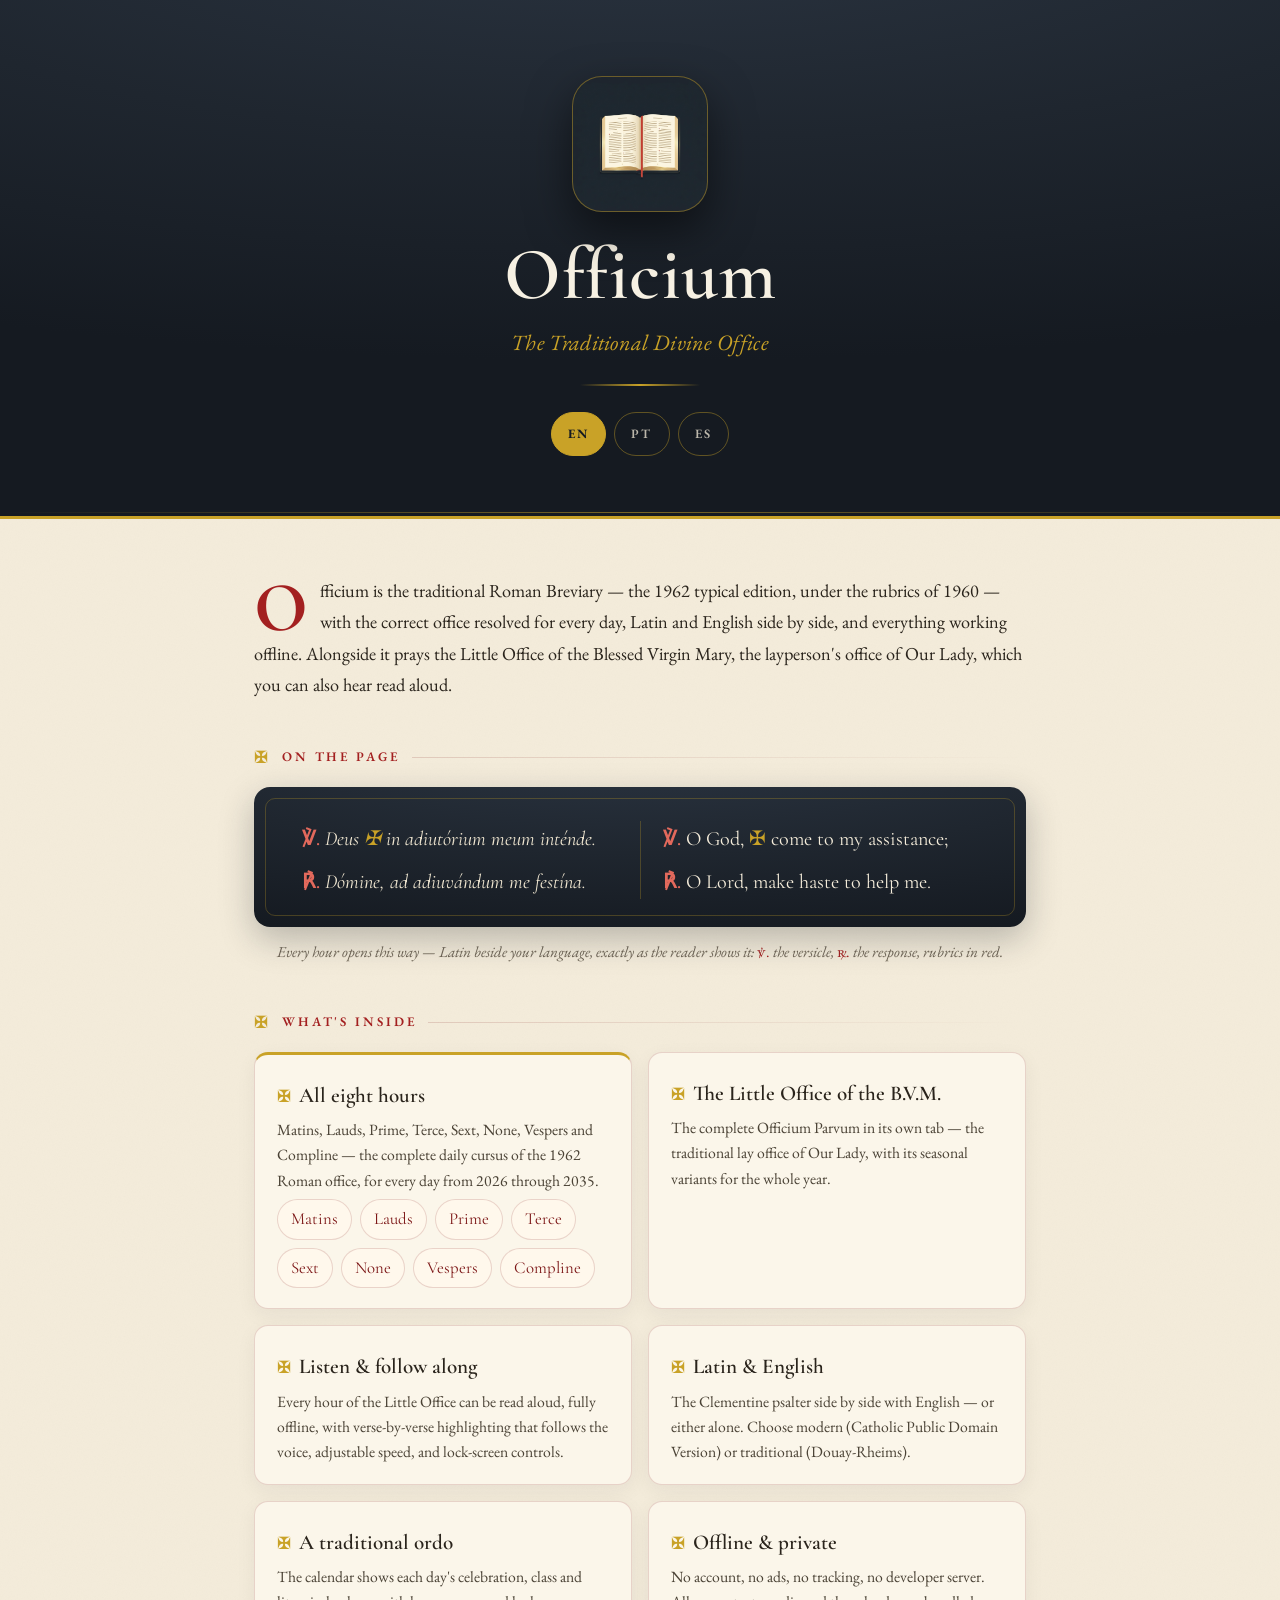
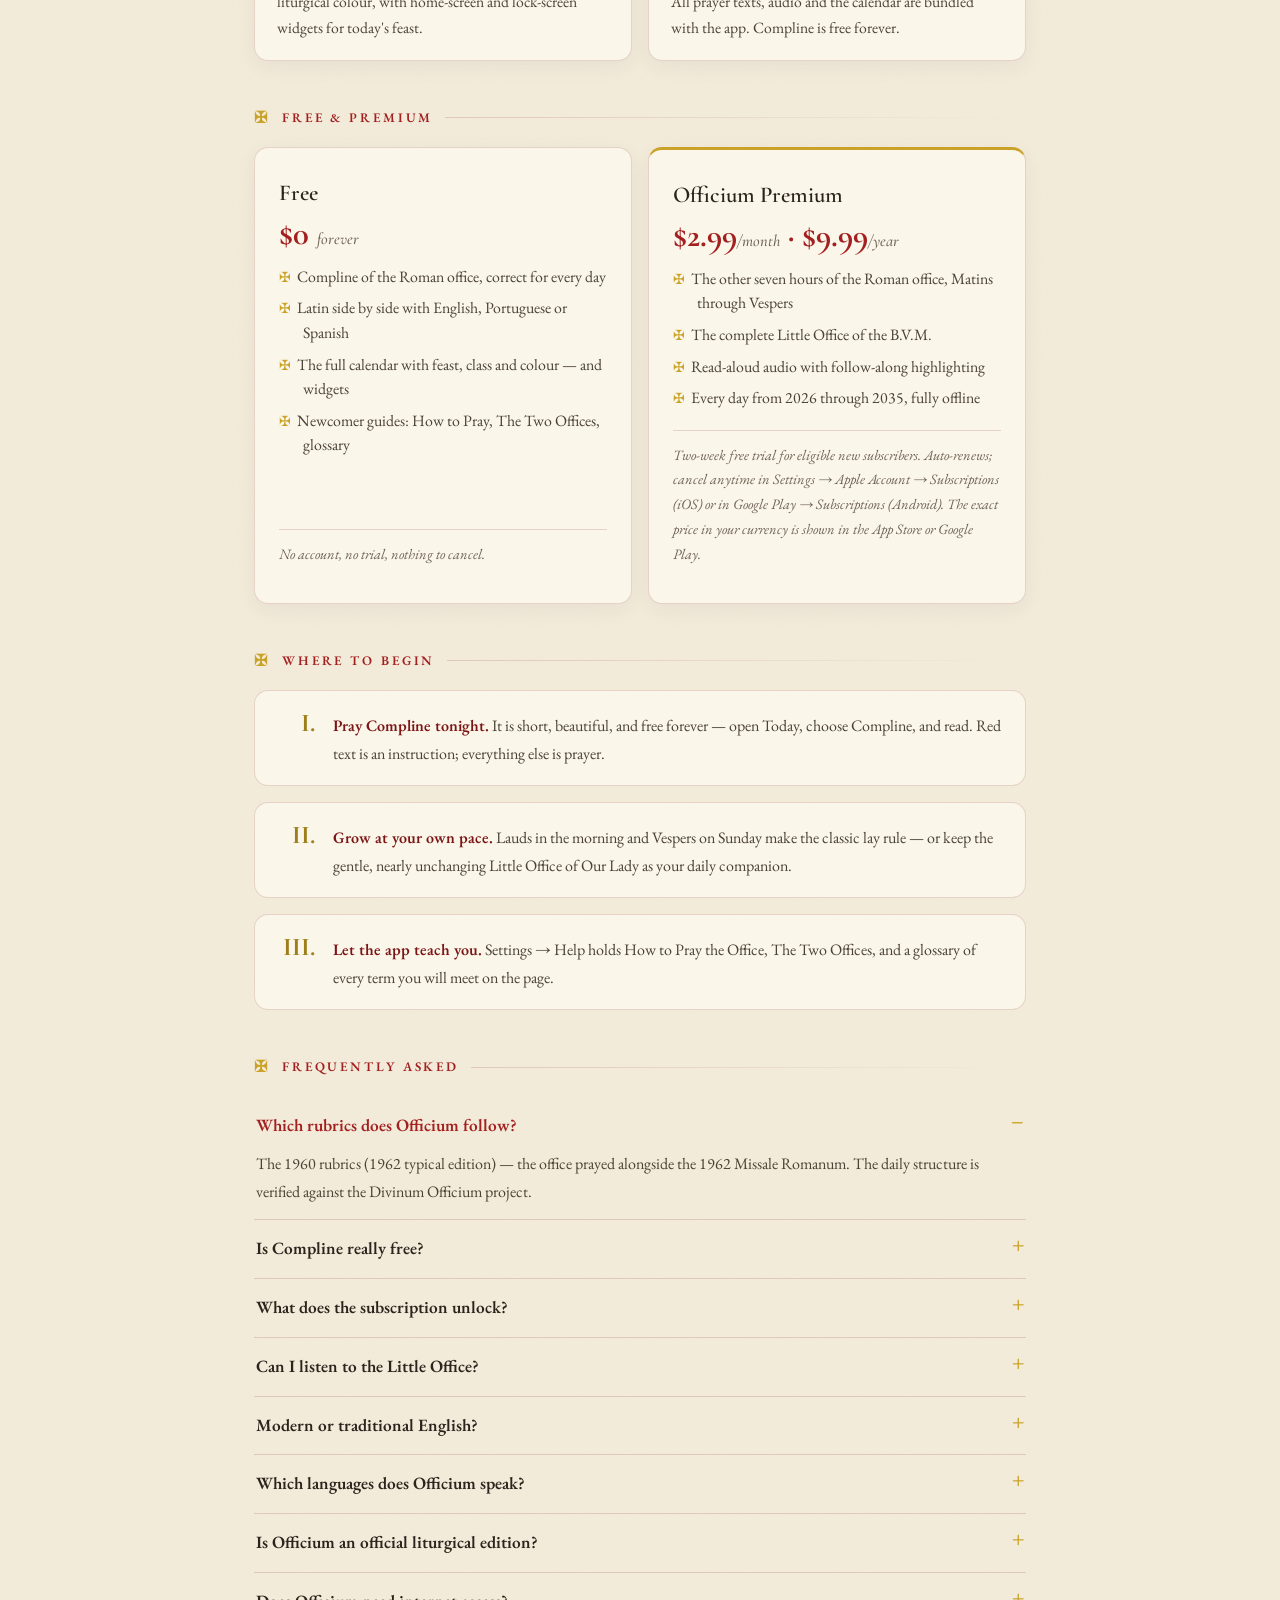
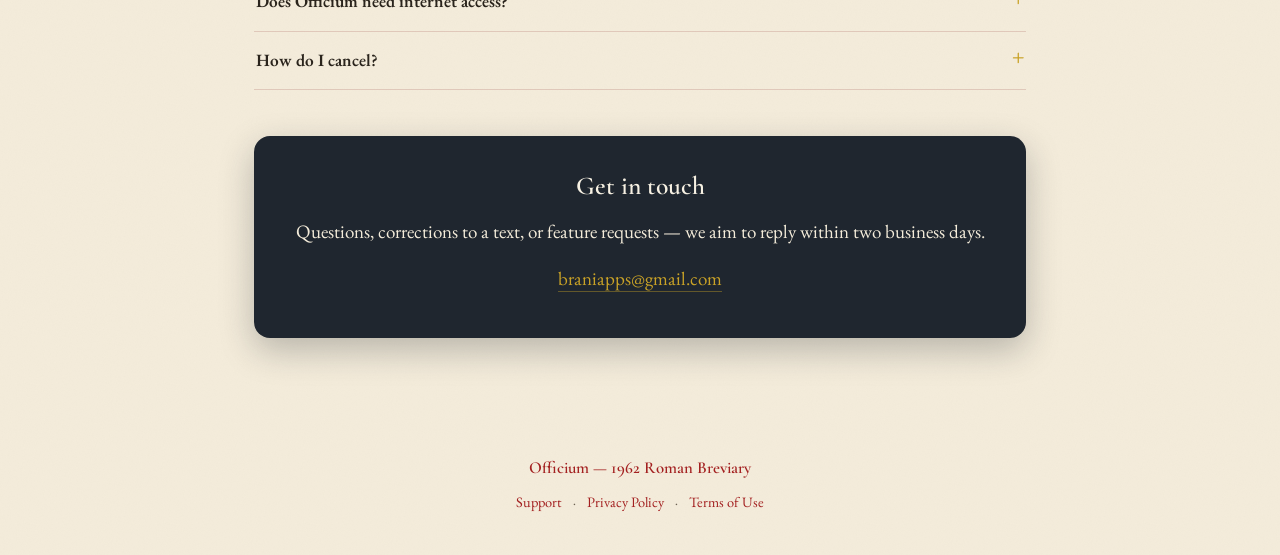
==== index.html @ 87b431f1 "feat: cover iOS and Android across the support site Officium is shipping on Google Play, so every cl" ====
<!DOCTYPE html>
<html lang="en">
<head>
<meta charset="UTF-8">
<meta name="viewport" content="width=device-width, initial-scale=1.0">
<title data-i18n-en="Officium — Support" data-i18n-pt="Officium — Suporte" data-i18n-es="Officium — Soporte">Officium — Support</title>
<meta name="description"
      content="Support for Officium: the 1962 Roman Breviary and the Little Office of the BVM for iOS and Android — all eight hours, Latin side by side with English, Portuguese or Spanish, offline. Features, pricing, FAQ and contact."
      data-i18n-content-en="Support for Officium: the 1962 Roman Breviary and the Little Office of the BVM for iOS and Android — all eight hours, Latin side by side with English, Portuguese or Spanish, offline. Features, pricing, FAQ and contact."
      data-i18n-content-pt="Suporte do Officium: o Breviário Romano de 1962 e o Ofício Parvo da B.V.M. para iOS e Android — as oito horas, latim lado a lado com inglês, português ou espanhol, offline. Recursos, preços, perguntas frequentes e contato."
      data-i18n-content-es="Soporte de Officium: el Breviario Romano de 1962 y el Oficio parvo de la B.V.M. para iOS y Android — las ocho horas, latín junto al inglés, portugués o español, sin conexión. Funciones, precios, preguntas frecuentes y contacto.">
<link rel="icon" href="app-icon.png">
<link rel="stylesheet" href="style.css">
<script src="site.js" defer></script>
</head>
<body>

<!-- Chrome: lives outside every [data-lang] section, so its text is swapped by
     site.js from the data-i18n-* attributes rather than by duplication. The
     three tab labels stay untranslated: a language's own endonym is correct in
     every locale. -->
<header class="hero">
  <div class="crest" role="img" aria-label="Officium app icon"
       data-i18n-aria-en="Officium app icon"
       data-i18n-aria-pt="Ícone do aplicativo Officium"
       data-i18n-aria-es="Ícono de la aplicación Officium"></div>
  <div class="wordmark">Officium</div>
  <p class="sub" data-i18n-en="The Traditional Divine Office"
     data-i18n-pt="O Ofício Divino Tradicional"
     data-i18n-es="El Oficio Divino Tradicional">The Traditional Divine Office</p>
  <div class="rule"></div>
  <div class="langtabs" role="tablist" aria-label="Language"
       data-i18n-aria-en="Language" data-i18n-aria-pt="Idioma" data-i18n-aria-es="Idioma">
    <button type="button" role="tab" class="langtab" data-lang-target="en" aria-label="English">EN</button>
    <button type="button" role="tab" class="langtab" data-lang-target="pt" aria-label="Português">PT</button>
    <button type="button" role="tab" class="langtab" data-lang-target="es" aria-label="Español">ES</button>
  </div>
</header>

<main>

  <!-- ============================================================ ENGLISH ==
       site.js stamps role="tabpanel" and aria-hidden on this element; never
       hand-author those. The ids en / pt / es are the deep-link anchors
       (index.html#pt, index.html#es). Portuguese and Spanish are exact
       structural copies of this block with the copy swapped. -->
  <section data-lang="en" id="en" lang="en" aria-label="English">

    <section>
      <p class="lede"><span class="drop">O</span>fficium is the traditional Roman
      Breviary — the 1962 typical edition, under the rubrics of 1960 — with the correct
      office resolved for every day, Latin and English side by side, and everything
      working offline. Alongside it prays the Little Office of the Blessed Virgin Mary,
      the layperson's office of Our Lady, which you can also hear read aloud.</p>
    </section>

    <section>
      <div class="eyebrow">On the page</div>
      <div class="versicle">
        <div class="v-col" lang="la">
          <p><span class="vr">℣.</span> Deus <span class="cross">✠</span> in adiutórium meum inténde.</p>
          <p><span class="vr">℟.</span> Dómine, ad adiuvándum me festína.</p>
        </div>
        <div class="v-col">
          <p><span class="vr">℣.</span> O God, <span class="cross">✠</span> come to my assistance;</p>
          <p><span class="vr">℟.</span> O Lord, make haste to help me.</p>
        </div>
      </div>
      <p class="note">Every hour opens this way — Latin beside your language, exactly as
      the reader shows it: <span class="vr">℣.</span> the versicle, <span class="vr">℟.</span>
      the response, rubrics in red.</p>
    </section>

    <section>
      <div class="eyebrow">What's inside</div>
      <div class="grid">
        <div class="card gild">
          <h3><span class="mk">&#10016;</span>All eight hours</h3>
          <p>Matins, Lauds, Prime, Terce, Sext, None, Vespers and Compline — the complete
          daily cursus of the 1962 Roman office, for every day from 2026 through 2035.</p>
          <div class="hours">
            <span>Matins</span><span>Lauds</span><span>Prime</span><span>Terce</span>
            <span>Sext</span><span>None</span><span>Vespers</span><span>Compline</span>
          </div>
        </div>
        <div class="card">
          <h3><span class="mk">&#10016;</span>The Little Office of the B.V.M.</h3>
          <p>The complete Officium Parvum in its own tab — the traditional lay office of
          Our Lady, with its seasonal variants for the whole year.</p>
        </div>
        <div class="card">
          <h3><span class="mk">&#10016;</span>Listen &amp; follow along</h3>
          <p>Every hour of the Little Office can be read aloud, fully offline, with
          verse-by-verse highlighting that follows the voice, adjustable speed, and
          lock-screen controls.</p>
        </div>
        <div class="card">
          <h3><span class="mk">&#10016;</span>Latin &amp; English</h3>
          <p>The Clementine psalter side by side with English — or either alone. Choose
          modern (Catholic Public Domain Version) or traditional (Douay-Rheims).</p>
        </div>
        <div class="card">
          <h3><span class="mk">&#10016;</span>A traditional ordo</h3>
          <p>The calendar shows each day's celebration, class and liturgical colour, with
          home-screen and lock-screen widgets for today's feast.</p>
        </div>
        <div class="card">
          <h3><span class="mk">&#10016;</span>Offline &amp; private</h3>
          <p>No account, no ads, no tracking, no developer server. All prayer texts, audio
          and the calendar are bundled with the app. Compline is free forever.</p>
        </div>
      </div>
    </section>

    <section>
      <div class="eyebrow">Free &amp; Premium</div>
      <div class="plans">
        <div class="plan">
          <h3>Free</h3>
          <p class="price">$0 <small>forever</small></p>
          <ul>
            <li>Compline of the Roman office, correct for every day</li>
            <li>Latin side by side with English, Portuguese or Spanish</li>
            <li>The full calendar with feast, class and colour — and widgets</li>
            <li>Newcomer guides: How to Pray, The Two Offices, glossary</li>
          </ul>
          <p class="trial">No account, no trial, nothing to cancel.</p>
        </div>
        <div class="plan gild">
          <h3>Officium Premium</h3>
          <p class="price">$2.99<small>/month</small> · $9.99<small>/year</small></p>
          <ul>
            <li>The other seven hours of the Roman office, Matins through Vespers</li>
            <li>The complete Little Office of the B.V.M.</li>
            <li>Read-aloud audio with follow-along highlighting</li>
            <li>Every day from 2026 through 2035, fully offline</li>
          </ul>
          <p class="trial">Two-week free trial for eligible new subscribers. Auto-renews;
          cancel anytime in Settings → Apple Account → Subscriptions (iOS) or in Google Play →
          Subscriptions (Android). The exact price in your currency is shown in the App
          Store or Google Play.</p>
        </div>
      </div>
    </section>

    <section>
      <div class="eyebrow">Where to begin</div>
      <ol class="steps">
        <li><p><b>Pray Compline tonight.</b> It is short, beautiful, and free forever —
        open Today, choose Compline, and read. Red text is an instruction; everything
        else is prayer.</p></li>
        <li><p><b>Grow at your own pace.</b> Lauds in the morning and Vespers on Sunday
        make the classic lay rule — or keep the gentle, nearly unchanging Little Office
        of Our Lady as your daily companion.</p></li>
        <li><p><b>Let the app teach you.</b> Settings → Help holds How to Pray the
        Office, The Two Offices, and a glossary of every term you will meet on the
        page.</p></li>
      </ol>
    </section>

    <section class="faq">
      <div class="eyebrow">Frequently asked</div>
      <details open>
        <summary>Which rubrics does Officium follow?</summary>
        <div class="a">The 1960 rubrics (1962 typical edition) — the office prayed
        alongside the 1962 Missale Romanum. The daily structure is verified against the
        Divinum Officium project.</div>
      </details>
      <details>
        <summary>Is Compline really free?</summary>
        <div class="a">Yes — the Roman-office Compline is free forever, with no account
        needed.</div>
      </details>
      <details>
        <summary>What does the subscription unlock?</summary>
        <div class="a">The other seven hours of the Roman office — Matins, Lauds, Prime,
        Terce, Sext, None and Vespers — and the complete Little Office of the Blessed
        Virgin Mary, every day from 2026 through 2035, fully offline.</div>
      </details>
      <details>
        <summary>Can I listen to the Little Office?</summary>
        <div class="a">Yes. Every hour can be read aloud, fully offline, with verse-by-verse
        highlighting and adjustable playback speed.</div>
      </details>
      <details>
        <summary>Modern or traditional English?</summary>
        <div class="a">Both. Choose in Settings → Reading → Psalm translation: modern
        English (default) or the traditional Douay-Rheims.</div>
      </details>
      <details>
        <summary>Which languages does Officium speak?</summary>
        <div class="a">English, Brazilian Portuguese and Spanish — interface, prayer
        translations and the Little Office audio alike. The Latin is always present.
        Switch in Settings → Reading → Language.</div>
      </details>
      <details>
        <summary>Is Officium an official liturgical edition?</summary>
        <div class="a">No — it is a devotional aid, prepared from established
        public-domain sources and documented project translations, and checked
        structurally against Divinum Officium. Clergy and religious bound to the Office
        should satisfy their obligation from their proper books and ordo.</div>
      </details>
      <details>
        <summary>Does Officium need internet access?</summary>
        <div class="a">No. Prayer texts, audio and the 2026–2035 calendar are bundled and
        work without a developer server. Purchasing or restoring a subscription uses
        Apple's StoreKit service (iOS) or Google Play Billing (Android); support, legal and
        review links open Apple or Google services or
        your browser.</div>
      </details>
      <details>
        <summary>How do I cancel?</summary>
        <div class="a">Settings → Apple Account → Subscriptions (iOS), or Google Play →
        Subscriptions (Android). Your access continues to
        the end of the paid period.</div>
      </details>
    </section>

    <section class="contact">
      <h2>Get in touch</h2>
      <p>Questions, corrections to a text, or feature requests — we aim to reply within
      two business days.</p>
      <p><a href="mailto:braniapps@gmail.com">braniapps@gmail.com</a></p>
    </section>

  </section>

  <!-- ========================================================== PORTUGUÊS == -->
  <section data-lang="pt" id="pt" lang="pt-BR" aria-label="Português">

    <section>
      <p class="lede"><span class="drop">O</span>fficium é o Breviário Romano
      tradicional — a edição típica de 1962, segundo as rubricas de 1960 — com o ofício
      correto já determinado para cada dia, latim e português lado a lado, e tudo
      funcionando offline. Junto dele reza-se o Ofício Parvo da Bem-Aventurada Virgem
      Maria, o ofício de Nossa Senhora próprio dos leigos, que você também pode ouvir
      lido em voz alta.</p>
    </section>

    <section>
      <div class="eyebrow">Na página</div>
      <div class="versicle">
        <div class="v-col" lang="la">
          <p><span class="vr">℣.</span> Deus <span class="cross">✠</span> in adiutórium meum inténde.</p>
          <p><span class="vr">℟.</span> Dómine, ad adiuvándum me festína.</p>
        </div>
        <div class="v-col">
          <p><span class="vr">℣.</span> Deus, <span class="cross">✠</span> vinde em meu auxílio.</p>
          <p><span class="vr">℟.</span> Senhor, apressai-Vos em socorrer-me.</p>
        </div>
      </div>
      <p class="note">Toda hora se abre assim — o latim ao lado da sua língua, exatamente
      como o leitor mostra: <span class="vr">℣.</span> o versículo, <span class="vr">℟.</span>
      a resposta, as rubricas em vermelho.</p>
    </section>

    <section>
      <div class="eyebrow">O que o aplicativo oferece</div>
      <div class="grid">
        <div class="card gild">
          <h3><span class="mk">&#10016;</span>Todas as oito horas</h3>
          <p>Matinas, Laudes, Prima, Terça, Sexta, Noa, Vésperas e Completas — o cursus
          diário completo do ofício romano de 1962, para todos os dias de 2026 a 2035.</p>
          <div class="hours">
            <span>Matinas</span><span>Laudes</span><span>Prima</span><span>Terça</span>
            <span>Sexta</span><span>Noa</span><span>Vésperas</span><span>Completas</span>
          </div>
        </div>
        <div class="card">
          <h3><span class="mk">&#10016;</span>O Ofício Parvo da B.V.M.</h3>
          <p>O Officium Parvum completo em sua própria aba — o tradicional ofício laical
          de Nossa Senhora, com suas variantes conforme o tempo litúrgico para o ano
          inteiro.</p>
        </div>
        <div class="card">
          <h3><span class="mk">&#10016;</span>Ouça e acompanhe</h3>
          <p>Cada hora do Ofício Parvo pode ser lida em voz alta, totalmente offline,
          com destaque versículo por versículo que acompanha a voz, velocidade ajustável
          e controles na tela de bloqueio.</p>
        </div>
        <div class="card">
          <h3><span class="mk">&#10016;</span>Latim e português</h3>
          <p>O saltério clementino lado a lado com o português — ou cada um sozinho.
          Salmos e textos do ofício na tradução do Pe. António Pereira de Figueiredo
          (1778–1790), em domínio público.</p>
        </div>
        <div class="card">
          <h3><span class="mk">&#10016;</span>Um ordo tradicional</h3>
          <p>O calendário mostra a celebração, a classe e a cor litúrgica de cada dia,
          com widgets de tela de início e de tela de bloqueio para a festa de hoje.</p>
        </div>
        <div class="card">
          <h3><span class="mk">&#10016;</span>Offline e privado</h3>
          <p>Sem conta, sem anúncios, sem rastreamento, sem servidor do desenvolvedor.
          Todos os textos de oração, o áudio e o calendário vêm incluídos no aplicativo.
          As Completas são gratuitas para sempre.</p>
        </div>
      </div>
    </section>

    <section>
      <div class="eyebrow">Grátis e Premium</div>
      <div class="plans">
        <div class="plan">
          <h3>Grátis</h3>
          <p class="price">US$ 0 <small>para sempre</small></p>
          <ul>
            <li>As Completas do ofício romano, corretas para cada dia</li>
            <li>Latim lado a lado com português, inglês ou espanhol</li>
            <li>O calendário completo com festa, classe e cor — e widgets</li>
            <li>Guias para iniciantes: Como rezar, Os dois Ofícios, glossário</li>
          </ul>
          <p class="trial">Sem conta, sem teste, nada para cancelar.</p>
        </div>
        <div class="plan gild">
          <h3>Officium Premium</h3>
          <p class="price">US$ 2,99<small>/mês</small> · US$ 9,99<small>/ano</small></p>
          <ul>
            <li>As outras sete horas do ofício romano, das Matinas às Vésperas</li>
            <li>O Ofício Parvo da B.V.M. completo</li>
            <li>Áudio de leitura em voz alta com destaque que acompanha a voz</li>
            <li>Todos os dias de 2026 a 2035, totalmente offline</li>
          </ul>
          <p class="trial">Teste gratuito de duas semanas para novos assinantes elegíveis.
          Renovação automática; cancele a qualquer momento em Ajustes → Conta Apple →
          Assinaturas (iOS) ou em Google Play → Assinaturas (Android). O preço exato na sua
          moeda é mostrado na App Store ou no Google Play.</p>
        </div>
      </div>
    </section>

    <section>
      <div class="eyebrow">Por onde começar</div>
      <ol class="steps">
        <li><p><b>Reze as Completas hoje à noite.</b> São curtas, belas e gratuitas para
        sempre — abra Hoje, escolha Completas e leia. O texto vermelho é instrução; todo
        o resto é oração.</p></li>
        <li><p><b>Cresça no seu ritmo.</b> Laudes pela manhã e Vésperas no domingo formam
        a regra laical clássica — ou mantenha como companhia diária o Ofício Parvo de
        Nossa Senhora, suave e quase invariável.</p></li>
        <li><p><b>Deixe o aplicativo ensinar.</b> Em Ajustes → Ajuda estão Como rezar o
        Ofício, Os dois Ofícios e um glossário de cada termo que você encontrará na
        página.</p></li>
      </ol>
    </section>

    <section class="faq">
      <div class="eyebrow">Perguntas frequentes</div>
      <details open>
        <summary>Quais rubricas o Officium segue?</summary>
        <div class="a">As rubricas de 1960 (edição típica de 1962) — o ofício rezado
        junto ao Missale Romanum de 1962. A estrutura diária é conferida com o projeto
        Divinum Officium.</div>
      </details>
      <details>
        <summary>As Completas são mesmo gratuitas?</summary>
        <div class="a">Sim — as Completas do ofício romano são gratuitas para sempre,
        sem necessidade de conta.</div>
      </details>
      <details>
        <summary>O que a assinatura desbloqueia?</summary>
        <div class="a">As outras sete horas do ofício romano — Matinas, Laudes, Prima,
        Terça, Sexta, Noa e Vésperas — e o Ofício Parvo da Bem-Aventurada Virgem Maria
        completo, todos os dias de 2026 a 2035, totalmente offline.</div>
      </details>
      <details>
        <summary>Posso ouvir o Ofício Parvo?</summary>
        <div class="a">Sim. Cada hora pode ser lida em voz alta, totalmente offline, com
        destaque versículo por versículo e velocidade de reprodução ajustável.</div>
      </details>
      <details>
        <summary>Qual tradução portuguesa é usada?</summary>
        <div class="a">A do Pe. António Pereira de Figueiredo (1778–1790), em domínio
        público. Onde não existe texto português em domínio público, o Officium traz
        tradução própria feita do latim, no mesmo registro. (A opção de saltério
        moderno ou tradicional em Ajustes aplica-se apenas ao inglês.)</div>
      </details>
      <details>
        <summary>Em quais idiomas o Officium fala?</summary>
        <div class="a">Inglês, português do Brasil e espanhol — interface, traduções das
        orações e o áudio do Ofício Parvo. O latim está sempre presente. Troque em
        Ajustes → Leitura → Idioma.</div>
      </details>
      <details>
        <summary>O Officium é uma edição litúrgica oficial?</summary>
        <div class="a">Não — é um auxílio devocional, preparado a partir de fontes
        consagradas em domínio público e de traduções próprias documentadas, e conferido
        estruturalmente com o Divinum Officium. Clérigos e religiosos obrigados ao
        Ofício devem satisfazer sua obrigação pelos livros próprios e pelo seu ordo.</div>
      </details>
      <details>
        <summary>O Officium precisa de acesso à internet?</summary>
        <div class="a">Não. Os textos de oração, o áudio e o calendário de 2026–2035 vêm
        incluídos e funcionam sem servidor do desenvolvedor. Comprar ou restaurar uma
        assinatura usa o serviço StoreKit da Apple (iOS) ou o Google Play Faturamento
        (Android); os links de suporte, jurídicos e de avaliação abrem serviços da Apple ou
        do Google, ou o seu navegador.</div>
      </details>
      <details>
        <summary>Como faço para cancelar?</summary>
        <div class="a">Ajustes → Conta Apple → Assinaturas (iOS), ou Google Play →
        Assinaturas (Android). Seu acesso continua até o
        fim do período pago.</div>
      </details>
    </section>

    <section class="contact">
      <h2>Fale conosco</h2>
      <p>Dúvidas, correções a um texto ou sugestões de recursos — procuramos responder
      em até dois dias úteis.</p>
      <p><a href="mailto:braniapps@gmail.com">braniapps@gmail.com</a></p>
    </section>

  </section>

  <!-- ============================================================ ESPAÑOL == -->
  <section data-lang="es" id="es" lang="es-419" aria-label="Español">

    <section>
      <p class="lede"><span class="drop">O</span>fficium es el Breviario Romano
      tradicional — la edición típica de 1962, según las rúbricas de 1960 — con el
      oficio correcto ya determinado para cada día, latín y español lado a lado, y todo
      funcionando sin conexión. Junto a él se reza el Oficio parvo de la Santísima
      Virgen María, el oficio de Nuestra Señora propio de los laicos, que también puede
      escuchar leído en voz alta.</p>
    </section>

    <section>
      <div class="eyebrow">En la página</div>
      <div class="versicle">
        <div class="v-col" lang="la">
          <p><span class="vr">℣.</span> Deus <span class="cross">✠</span> in adiutórium meum inténde.</p>
          <p><span class="vr">℟.</span> Dómine, ad adiuvándum me festína.</p>
        </div>
        <div class="v-col">
          <p><span class="vr">℣.</span> Dios <span class="cross">✠</span> mío, ven en mi auxilio.</p>
          <p><span class="vr">℟.</span> Señor, date prisa en socorrerme.</p>
        </div>
      </div>
      <p class="note">Toda hora se abre así — el latín junto a su idioma, exactamente
      como lo muestra el lector: <span class="vr">℣.</span> el versículo,
      <span class="vr">℟.</span> la respuesta, las rúbricas en rojo.</p>
    </section>

    <section>
      <div class="eyebrow">Qué ofrece la aplicación</div>
      <div class="grid">
        <div class="card gild">
          <h3><span class="mk">&#10016;</span>Las ocho horas</h3>
          <p>Maitines, Laudes, Prima, Tercia, Sexta, Nona, Vísperas y Completas — el
          cursus diario completo del oficio romano de 1962, para todos los días de 2026
          a 2035.</p>
          <div class="hours">
            <span>Maitines</span><span>Laudes</span><span>Prima</span><span>Tercia</span>
            <span>Sexta</span><span>Nona</span><span>Vísperas</span><span>Completas</span>
          </div>
        </div>
        <div class="card">
          <h3><span class="mk">&#10016;</span>El Oficio Parvo de la B.V.M.</h3>
          <p>El Officium Parvum completo en su propia pestaña — el tradicional oficio
          laical de Nuestra Señora, con sus variantes según el tiempo litúrgico para
          todo el año.</p>
        </div>
        <div class="card">
          <h3><span class="mk">&#10016;</span>Escuche y siga la lectura</h3>
          <p>Cada hora del Oficio Parvo puede leerse en voz alta, totalmente sin
          conexión, con resaltado versículo por versículo que sigue a la voz, velocidad
          ajustable y controles en la pantalla de bloqueo.</p>
        </div>
        <div class="card">
          <h3><span class="mk">&#10016;</span>Latín y español</h3>
          <p>El salterio clementino lado a lado con el español — o cada uno por separado.
          Salmos y textos del oficio en la traducción de Félix Torres Amat (1823–1825),
          de dominio público.</p>
        </div>
        <div class="card">
          <h3><span class="mk">&#10016;</span>Un ordo tradicional</h3>
          <p>El calendario muestra la celebración, la clase y el color litúrgico de cada
          día, con widgets para la pantalla de inicio y la pantalla de bloqueo con la
          fiesta de hoy.</p>
        </div>
        <div class="card">
          <h3><span class="mk">&#10016;</span>Sin conexión y privado</h3>
          <p>Sin cuenta, sin anuncios, sin rastreo, sin servidor del desarrollador.
          Todos los textos de oración, el audio y el calendario vienen incluidos en la
          aplicación. Las Completas son gratuitas para siempre.</p>
        </div>
      </div>
    </section>

    <section>
      <div class="eyebrow">Gratis y Premium</div>
      <div class="plans">
        <div class="plan">
          <h3>Gratis</h3>
          <p class="price">US$ 0 <small>para siempre</small></p>
          <ul>
            <li>Las Completas del oficio romano, correctas para cada día</li>
            <li>Latín lado a lado con español, inglés o portugués</li>
            <li>El calendario completo con fiesta, clase y color — y widgets</li>
            <li>Guías para principiantes: Cómo rezar, Los dos Oficios, glosario</li>
          </ul>
          <p class="trial">Sin cuenta, sin prueba, nada que cancelar.</p>
        </div>
        <div class="plan gild">
          <h3>Officium Premium</h3>
          <p class="price">US$ 2.99<small>/mes</small> · US$ 9.99<small>/año</small></p>
          <ul>
            <li>Las otras siete horas del oficio romano, de Maitines a Vísperas</li>
            <li>El Oficio Parvo de la B.V.M. completo</li>
            <li>Audio de lectura en voz alta con resaltado que sigue a la voz</li>
            <li>Todos los días de 2026 a 2035, totalmente sin conexión</li>
          </ul>
          <p class="trial">Prueba gratuita de dos semanas para nuevos suscriptores
          elegibles. Se renueva automáticamente; cancele en cualquier momento en
          Configuración → Cuenta de Apple → Suscripciones (iOS) o en Google Play →
          Suscripciones (Android). El precio exacto en su moneda se muestra en el App Store
          o en Google Play.</p>
        </div>
      </div>
    </section>

    <section>
      <div class="eyebrow">Por dónde empezar</div>
      <ol class="steps">
        <li><p><b>Rece las Completas esta noche.</b> Son breves, hermosas y gratuitas
        para siempre — abra Hoy, elija Completas y lea. El texto rojo es instrucción;
        todo lo demás es oración.</p></li>
        <li><p><b>Crezca a su propio ritmo.</b> Laudes por la mañana y Vísperas el
        domingo forman la regla laical clásica — o conserve como compañía diaria el
        Oficio Parvo de Nuestra Señora, suave y casi invariable.</p></li>
        <li><p><b>Deje que la aplicación le enseñe.</b> En Configuración → Ayuda están
        Cómo rezar el Oficio, Los dos Oficios y un glosario de cada término que
        encontrará en la página.</p></li>
      </ol>
    </section>

    <section class="faq">
      <div class="eyebrow">Preguntas frecuentes</div>
      <details open>
        <summary>¿Qué rúbricas sigue Officium?</summary>
        <div class="a">Las rúbricas de 1960 (edición típica de 1962) — el oficio que se
        reza junto al Missale Romanum de 1962. La estructura diaria se coteja con el
        proyecto Divinum Officium.</div>
      </details>
      <details>
        <summary>¿Las Completas son realmente gratuitas?</summary>
        <div class="a">Sí — las Completas del oficio romano son gratuitas para siempre,
        sin necesidad de cuenta.</div>
      </details>
      <details>
        <summary>¿Qué desbloquea la suscripción?</summary>
        <div class="a">Las otras siete horas del oficio romano — Maitines, Laudes,
        Prima, Tercia, Sexta, Nona y Vísperas — y el Oficio parvo de la Santísima
        Virgen María completo, todos los días de 2026 a 2035, totalmente sin
        conexión.</div>
      </details>
      <details>
        <summary>¿Puedo escuchar el Oficio Parvo?</summary>
        <div class="a">Sí. Cada hora puede leerse en voz alta, totalmente sin conexión,
        con resaltado versículo por versículo y velocidad de reproducción
        ajustable.</div>
      </details>
      <details>
        <summary>¿Qué traducción española se usa?</summary>
        <div class="a">La de Félix Torres Amat (1823–1825), de dominio público. Donde no
        existe texto español de dominio público, Officium aporta su propia traducción
        del latín, en el mismo registro. (La opción de salterio moderno o tradicional
        de Configuración se aplica solo al inglés.)</div>
      </details>
      <details>
        <summary>¿En qué idiomas habla Officium?</summary>
        <div class="a">Inglés, portugués de Brasil y español — interfaz, traducciones de
        las oraciones y el audio del Oficio Parvo. El latín está siempre presente.
        Cámbielo en Configuración → Lectura → Idioma.</div>
      </details>
      <details>
        <summary>¿Es Officium una edición litúrgica oficial?</summary>
        <div class="a">No — es un auxilio devocional, preparado a partir de fuentes
        reconocidas de dominio público y de traducciones propias documentadas, y
        cotejado estructuralmente con Divinum Officium. Los clérigos y religiosos
        obligados al Oficio deben satisfacer su obligación por sus libros propios y su
        ordo.</div>
      </details>
      <details>
        <summary>¿Officium necesita acceso a internet?</summary>
        <div class="a">No. Los textos de oración, el audio y el calendario de 2026–2035
        vienen incluidos y funcionan sin servidor del desarrollador. Comprar o restaurar
        una suscripción usa el servicio StoreKit de Apple (iOS) o la Facturación de Google
        Play (Android); los enlaces de soporte, legales y de reseña se abren en servicios de
        Apple o de Google, o en su navegador.</div>
      </details>
      <details>
        <summary>¿Cómo cancelo?</summary>
        <div class="a">Configuración → Cuenta de Apple → Suscripciones (iOS), o Google Play →
        Suscripciones (Android). Su acceso
        continúa hasta el final del período pagado.</div>
      </details>
    </section>

    <section class="contact">
      <h2>Contáctenos</h2>
      <p>Preguntas, correcciones a un texto o solicitudes de funciones — procuramos
      responder dentro de dos días hábiles.</p>
      <p><a href="mailto:braniapps@gmail.com">braniapps@gmail.com</a></p>
    </section>

  </section>

</main>

<footer>
  <div class="brand">Officium — 1962 Roman Breviary</div>
  <nav>
    <a href="index.html" data-i18n-en="Support" data-i18n-pt="Suporte" data-i18n-es="Soporte">Support</a> ·
    <a href="privacy.html" data-i18n-en="Privacy Policy" data-i18n-pt="Política de Privacidade" data-i18n-es="Política de Privacidad">Privacy Policy</a> ·
    <a href="terms.html" data-i18n-en="Terms of Use" data-i18n-pt="Termos de Uso" data-i18n-es="Términos de Uso">Terms of Use</a>
  </nav>
</footer>

</body>
</html>
---- style.css ----
/* Officium support site — illuminated-breviary editorial style.
   Shared by index / privacy / terms. */

@import url('https://fonts.googleapis.com/css2?family=Cormorant+Garamond:ital,wght@0,500;0,600;0,700;1,500&family=EB+Garamond:ital,wght@0,400;0,500;0,600;1,400&display=swap');

:root {
  --charcoal:   #1F262F;
  --charcoal-2: #151A21;
  --ink:        #2A241C;
  --parchment:  #F4ECDA;
  --card:       #FBF6EA;
  --gold:       #C9A227;
  --gold-deep:  #9E7E1A;
  --rubric:     #A32020;
  --rubric-deep:#7C1616;
  --muted:      #6E6455;
  --hairline:   rgba(124, 22, 22, .16);
}

* { margin:0; padding:0; box-sizing:border-box; }
html { scroll-behavior:smooth; }

body {
  font-family:"EB Garamond", Georgia, 'Times New Roman', serif;
  font-size:19px; line-height:1.72; color:var(--ink);
  background-color:var(--parchment);
  /* faint parchment grain */
  background-image:url("data:image/svg+xml,%3Csvg xmlns='http://www.w3.org/2000/svg' width='140' height='140'%3E%3Cfilter id='n'%3E%3CfeTurbulence type='fractalNoise' baseFrequency='0.85' numOctaves='2' stitchTiles='stitch'/%3E%3CfeColorMatrix type='saturate' values='0'/%3E%3C/filter%3E%3Crect width='100%25' height='100%25' filter='url(%23n)' opacity='0.035'/%3E%3C/svg%3E");
  -webkit-font-smoothing:antialiased;
  text-rendering:optimizeLegibility;
}

a { color:var(--rubric); text-decoration:none; border-bottom:1px solid var(--hairline);
    transition:color .15s, border-color .15s; }
a:hover { color:var(--rubric-deep); border-color:var(--rubric); }

/* ---- Hero ---- */
.hero {
  position:relative; text-align:center; color:var(--parchment);
  padding:76px 24px 60px;
  background:
    radial-gradient(130% 90% at 50% -20%, #2B3542 0%, var(--charcoal) 52%, var(--charcoal-2) 100%);
  border-bottom:3px solid var(--gold);
  overflow:hidden;
}
.hero::after { /* gold hairline just above the base border */
  content:""; position:absolute; left:0; right:0; bottom:3px; height:1px;
  background:linear-gradient(90deg, transparent, rgba(201,162,39,.55), transparent);
}
.crest {
  width:136px; height:136px; margin:0 auto 26px; position:relative;
  border-radius:30px;
  background:#1F262F center/cover url('app-icon.png');
  box-shadow:0 18px 44px rgba(0,0,0,.5),
             inset 0 0 0 1px rgba(201,162,39,.45);
}
.crest::before { /* soft gold glow behind the icon */
  content:""; position:absolute; inset:-34px; z-index:-1; border-radius:50%;
  background:radial-gradient(circle, rgba(201,162,39,.28), transparent 68%);
}
.wordmark {
  font-family:"Cormorant Garamond", serif; font-weight:600;
  font-size:clamp(48px, 9vw, 74px); line-height:1; letter-spacing:.5px;
  color:#F7F1E3;
}
.hero .sub {
  margin-top:12px; font-size:clamp(17px,3.4vw,22px); font-style:italic;
  color:var(--gold); letter-spacing:.3px;
}
.hero .rule {
  width:120px; height:2px; margin:22px auto 0;
  background:linear-gradient(90deg, transparent, var(--gold), transparent);
}

/* ---- Layout ---- */
main { max-width:820px; margin:0 auto; padding:56px 24px 40px; }
section { margin-bottom:46px; }

.eyebrow {
  display:flex; align-items:center; gap:12px;
  font-family:"EB Garamond", serif; font-weight:600;
  text-transform:uppercase; letter-spacing:.22em; font-size:.82rem;
  color:var(--rubric); margin-bottom:18px;
}
.eyebrow::before { content:"\2720"; font-size:1rem; color:var(--gold); line-height:1; }
.eyebrow::after {
  content:""; flex:1; height:1px;
  background:linear-gradient(90deg, var(--hairline), transparent);
}

h1.doc { /* privacy / terms title */
  font-family:"Cormorant Garamond", serif; font-weight:700;
  font-size:clamp(34px,6vw,46px); color:var(--rubric); line-height:1.05;
}
h2 {
  font-family:"Cormorant Garamond", serif; font-weight:600;
  font-size:1.6rem; color:var(--rubric); margin:0 0 8px;
}
p { margin-bottom:14px; }
.lede { font-size:1.14rem; }
.lede .drop {
  float:left; font-family:"Cormorant Garamond", serif; font-weight:700;
  font-size:4.4rem; line-height:.72; color:var(--rubric);
  margin:8px 12px 0 0;
}
.tag { color:var(--muted); font-style:italic; margin-bottom:24px; }

/* ---- Feature grid ---- */
.grid { display:grid; grid-template-columns:repeat(2,1fr); gap:16px; }
.card {
  background:var(--card); border:1px solid var(--hairline); border-radius:14px;
  padding:22px 22px 20px; position:relative;
  box-shadow:0 6px 20px rgba(31,38,47,.06);
}
.card h3 {
  font-family:"Cormorant Garamond", serif; font-weight:600; font-size:1.32rem;
  color:var(--ink); margin-bottom:4px; display:flex; align-items:baseline; gap:9px;
}
.card h3 .mk { color:var(--gold); font-size:1rem; }
.card p { font-size:.98rem; line-height:1.6; color:#4A4235; margin:0; }
.card.gild { border-top:3px solid var(--gold); }

/* ---- Hours strip ---- */
.hours {
  display:flex; flex-wrap:wrap; gap:8px; margin-top:6px;
}
.hours span {
  font-family:"Cormorant Garamond", serif; font-size:1.05rem;
  padding:5px 13px; border:1px solid var(--hairline); border-radius:999px;
  background:#fff8ec; color:var(--rubric-deep);
}

/* ---- FAQ ---- */
.faq details {
  border-bottom:1px solid var(--hairline); padding:14px 2px;
}
.faq summary {
  cursor:pointer; list-style:none; font-weight:600; color:var(--ink);
  font-size:1.08rem; display:flex; justify-content:space-between; gap:16px;
}
.faq summary::-webkit-details-marker { display:none; }
.faq summary::after { content:"\002B"; color:var(--gold); font-size:1.3rem; line-height:1; }
.faq details[open] summary::after { content:"\2212"; }
.faq details[open] summary { color:var(--rubric); }
.faq .a { margin-top:10px; color:#4A4235; font-size:1rem; }

/* ---- Contact card ---- */
.contact {
  background:var(--charcoal); color:var(--parchment); border-radius:16px;
  padding:28px 30px; text-align:center;
  box-shadow:0 12px 34px rgba(31,38,47,.28);
}
.contact h2 { color:#F7F1E3; }
.contact a { color:var(--gold); border-color:rgba(201,162,39,.4); }
.contact a:hover { color:#E4C24E; border-color:var(--gold); }

/* ---- Footer ---- */
footer {
  text-align:center; padding:30px 24px 40px; color:var(--muted); font-size:.9rem;
}
footer .brand { color:var(--rubric); font-family:"Cormorant Garamond",serif;
  font-weight:600; font-size:1.05rem; }
footer nav { margin-top:8px; }
footer nav a { margin:0 8px; border:none; }

@media (max-width:640px) {
  body { font-size:18px; }
  .grid { grid-template-columns:1fr; }
  main { padding:40px 20px 32px; }
}

/* ---- Versicle band ----
   The product's core visual, reproduced typographically: Latin and the
   vernacular side by side, ℣/℟ marks in rubric red, inside a dark plate
   framed by a gold hairline — the one thing a visitor should remember. */
.versicle {
  position:relative; display:grid; grid-template-columns:1fr 1fr;
  background:
    radial-gradient(120% 140% at 50% -30%, #2B3542 0%, var(--charcoal) 55%, var(--charcoal-2) 100%);
  color:var(--parchment); border-radius:16px; padding:34px 26px 28px;
  box-shadow:0 12px 34px rgba(31,38,47,.28);
  font-family:"Cormorant Garamond", serif; font-size:1.26rem; line-height:1.55;
}
.versicle::before {
  content:""; position:absolute; inset:11px; border-radius:10px;
  border:1px solid rgba(201,162,39,.28); pointer-events:none;
}
.v-col { padding:2px 22px; }
.v-col + .v-col { border-left:1px solid rgba(201,162,39,.28); }
.v-col:first-child { font-style:italic; color:#EDE4CF; }
.v-col p { margin-bottom:12px; }
.v-col p:last-child { margin-bottom:0; }
.versicle .vr { color:#E2695C; font-style:normal; font-weight:600; }
.versicle .cross { color:var(--gold); }
.note {
  margin-top:12px; text-align:center; color:var(--muted); font-size:.95rem;
  font-style:italic;
}
.note .vr { color:var(--rubric); font-style:normal; }

/* ---- Plans ---- */
.plans { display:grid; grid-template-columns:1fr 1fr; gap:16px; align-items:stretch; }
.plan {
  background:var(--card); border:1px solid var(--hairline); border-radius:14px;
  padding:26px 24px 22px; box-shadow:0 6px 20px rgba(31,38,47,.06);
  display:flex; flex-direction:column;
}
.plan.gild { border-top:3px solid var(--gold); }
.plan h3 {
  font-family:"Cormorant Garamond", serif; font-weight:600; font-size:1.42rem;
  color:var(--ink); margin-bottom:2px;
}
.plan .price {
  font-family:"Cormorant Garamond", serif; font-weight:700;
  font-size:2.05rem; color:var(--rubric); line-height:1.15; margin-bottom:10px;
}
.plan .price small {
  font-size:1.02rem; font-weight:500; color:var(--muted); font-style:italic;
}
.plan ul { list-style:none; margin:2px 0 12px; }
.plan li {
  padding-left:1.5em; text-indent:-1.5em; font-size:.99rem; line-height:1.55;
  color:#4A4235; margin-bottom:7px;
}
.plan li::before { content:"\2720\00a0\00a0"; color:var(--gold); font-size:.9rem; }
.plan .trial {
  margin-top:auto; font-size:.9rem; color:var(--muted); font-style:italic;
  border-top:1px solid var(--hairline); padding-top:12px;
}

/* ---- Where to begin: Roman-numeral steps ---- */
.steps { list-style:none; counter-reset:step; display:grid; gap:16px; margin:0; }
.steps li {
  counter-increment:step; display:flex; gap:18px; align-items:baseline;
  background:var(--card); border:1px solid var(--hairline); border-radius:14px;
  padding:18px 22px;
}
.steps li::before {
  content:counter(step, upper-roman) ".";
  font-family:"Cormorant Garamond", serif; font-weight:700; font-size:1.6rem;
  color:var(--gold-deep); min-width:2.4rem; text-align:right; line-height:1.1;
}
.steps b { color:var(--rubric-deep); font-weight:600; }
.steps p { margin:0; font-size:1rem; color:#4A4235; }

/* ---- Legal page niceties ---- */
.legal h2 { margin-top:34px; }
.legal h2:first-of-type { margin-top:0; }
.legal h3 {
  font-family:"Cormorant Garamond", serif; font-weight:600; font-size:1.18rem;
  color:var(--ink); margin:18px 0 4px;
}
.legal ul { margin:0 0 14px 1.3em; }
.legal li { margin-bottom:6px; }

@media (max-width:640px) {
  .versicle { grid-template-columns:1fr; font-size:1.16rem; padding:26px 8px 22px; }
  .v-col + .v-col {
    border-left:none; border-top:1px solid rgba(201,162,39,.28);
    margin-top:14px; padding-top:16px;
  }
  .plans { grid-template-columns:1fr; }
}

/* ---- Language tabs (EN · PT · ES) ----
   Sit in the hero under the gold rule; centred by the hero's text-align.
   Small caps and hairline gold, to match the eyebrow's restraint. */
.langtabs { display:inline-flex; gap:8px; margin-top:26px; }
.langtab {
  appearance:none; -webkit-appearance:none; cursor:pointer;
  display:inline-flex; align-items:center; justify-content:center;
  min-height:44px;
  font-family:"EB Garamond", Georgia, 'Times New Roman', serif;
  font-size:.8rem; font-weight:600; letter-spacing:.18em; text-transform:uppercase;
  color:rgba(244,236,218,.75); background:transparent;
  border:1px solid rgba(201,162,39,.42); border-radius:999px;
  padding:7px 16px 6px; line-height:1;
  transition:color .15s, background-color .15s, border-color .15s;
}
.langtab:hover { color:var(--gold); border-color:var(--gold); }
.langtab:focus-visible { outline:2px solid var(--gold); outline-offset:2px; }
.langtab[aria-selected="true"] {
  background:var(--gold); border-color:var(--gold);
  color:var(--charcoal-2); font-weight:700;
}

/* ---- Language sections ----
   Hidden only while site.js has stamped data-js="on" on <html>. If the script
   never runs, or fails and withdraws the attribute, all three languages render
   stacked — readable, anchor-navigable, complete. Never hide [data-lang]
   outside an html[data-js="on"] scope. */
html[data-js="on"] [data-lang] { display:none; }
html[data-js="on"] [data-lang][data-lang-active] { display:block; }

/* The [data-lang] wrapper is plumbing, not a content section: without this,
   section's own margin-bottom would double the gap above the footer. */
main > [data-lang] { margin-bottom:0; }

/* Without JS the three languages stack, so rule a hairline between them and
   hide the tablist, which could no longer switch anything. (This hides no
   content — all three languages are already on the page.) */
html:not([data-js="on"]) main > [data-lang] + [data-lang] {
  border-top:1px solid var(--hairline); padding-top:46px; margin-top:46px;
}
html:not([data-js="on"]) .langtabs { display:none; }
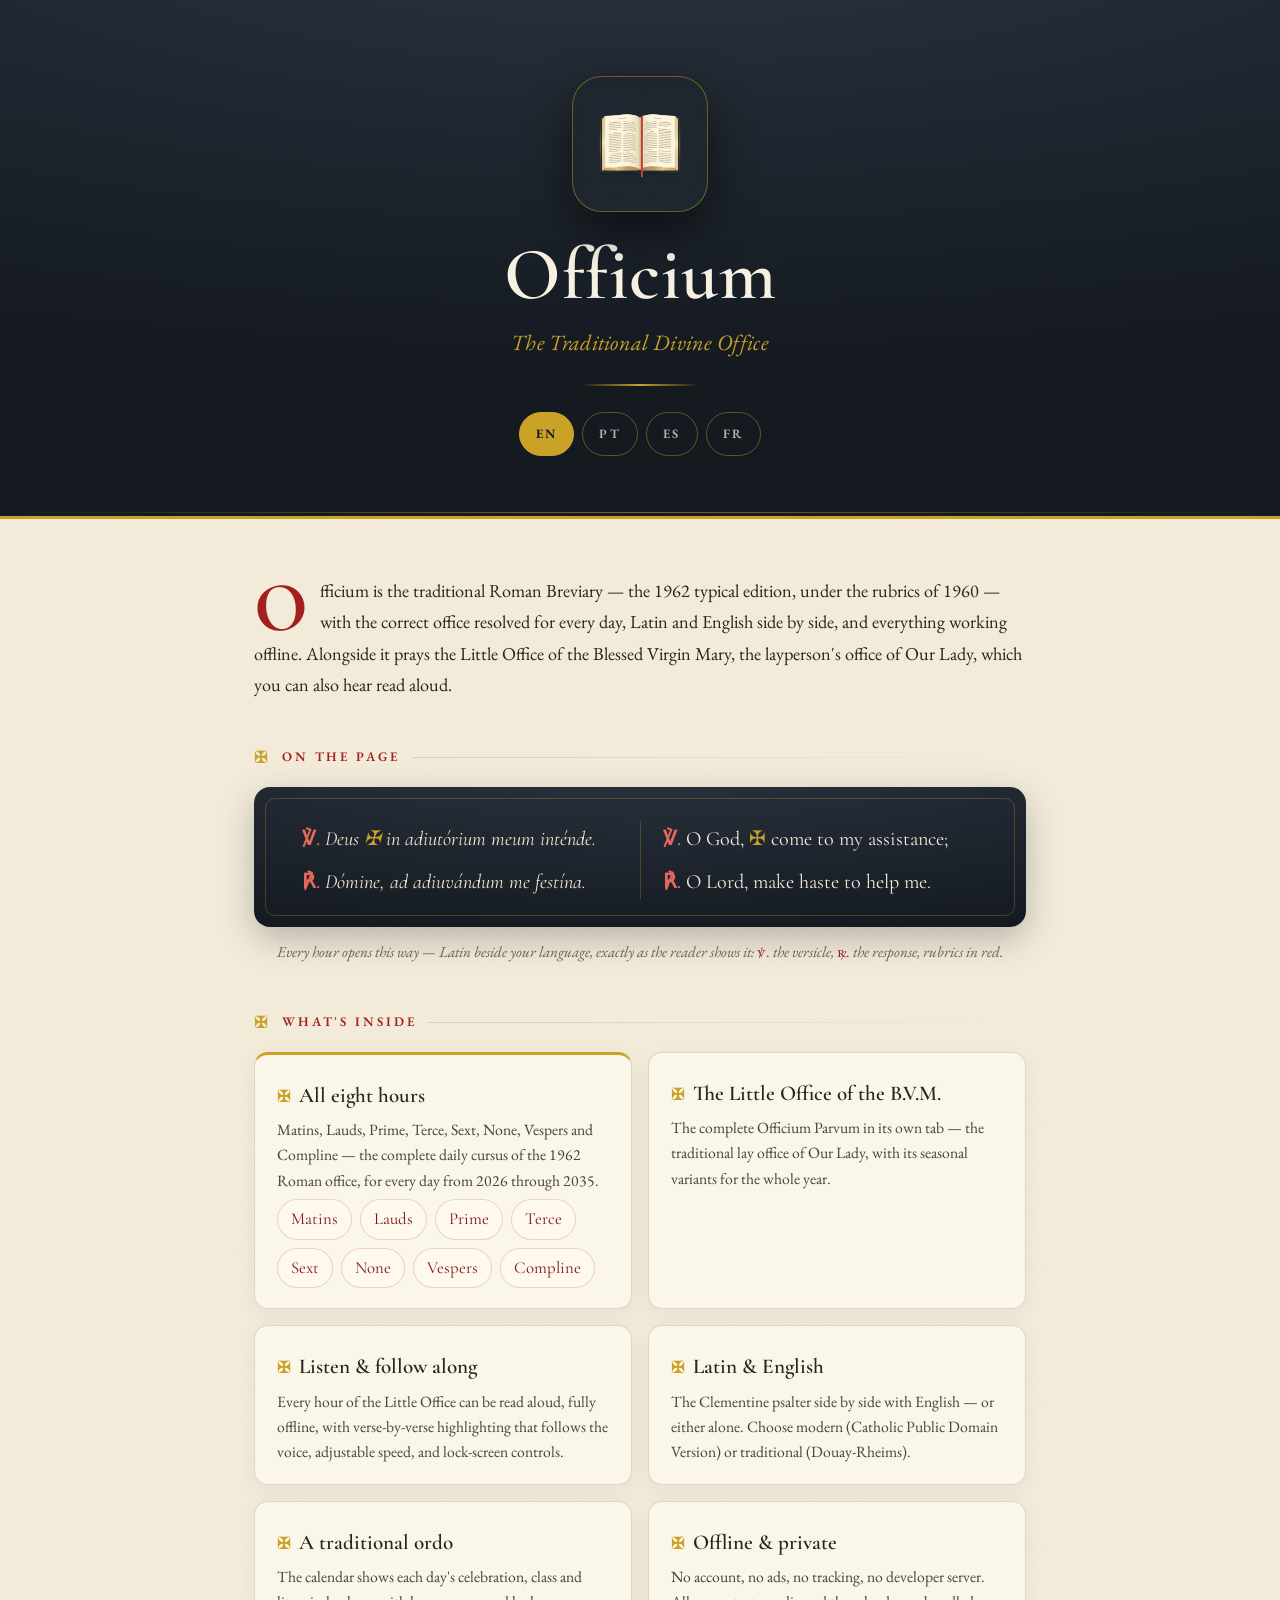
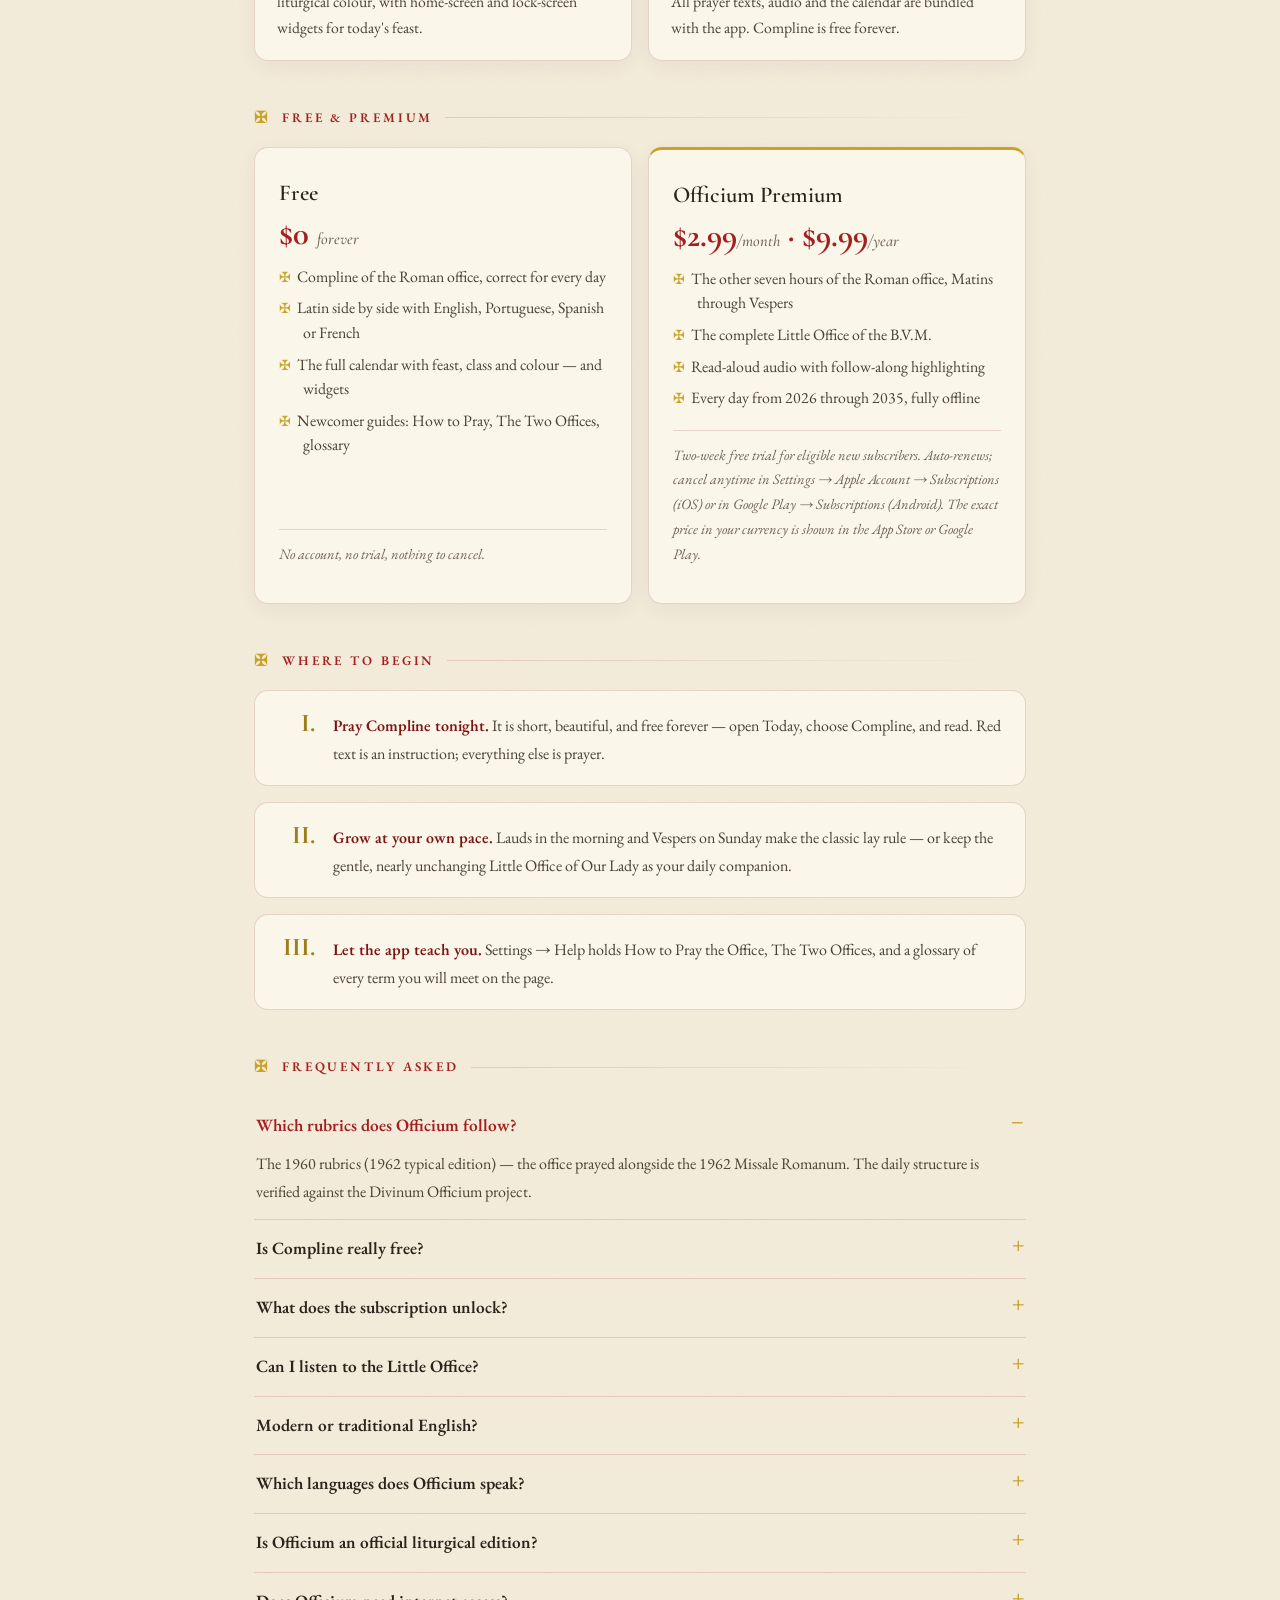
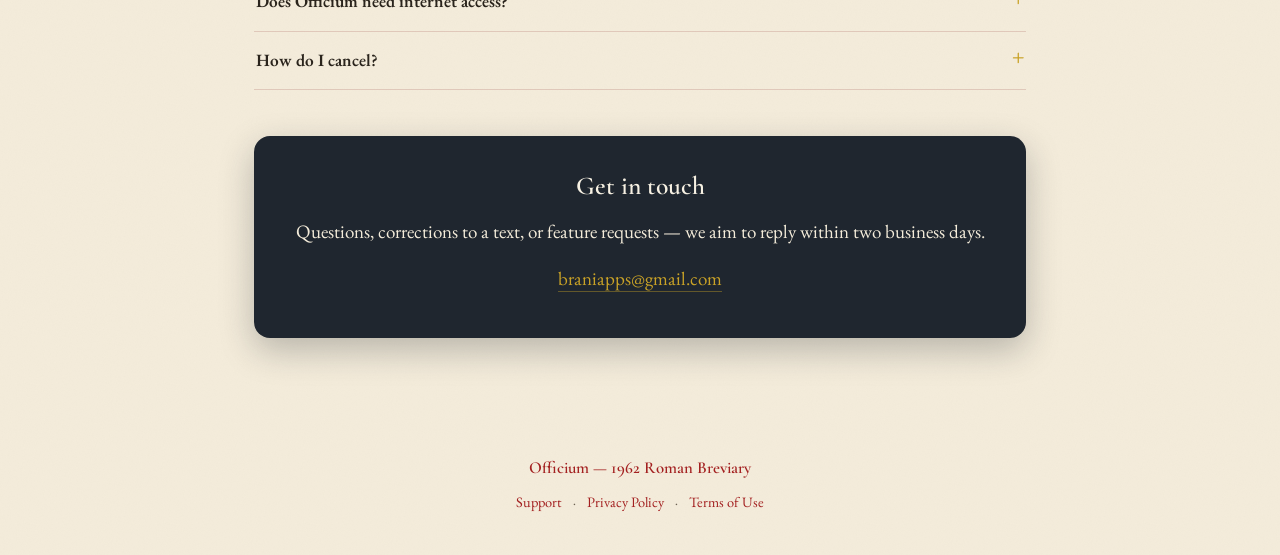
==== commit 9ff0dc8b: "French panels; 1.3.0 sources and Terms" ====
--- a/index.html
+++ b/index.html
@@ -3,12 +3,13 @@
 <head>
 <meta charset="UTF-8">
 <meta name="viewport" content="width=device-width, initial-scale=1.0">
-<title data-i18n-en="Officium — Support" data-i18n-pt="Officium — Suporte" data-i18n-es="Officium — Soporte">Officium — Support</title>
+<title data-i18n-en="Officium — Support" data-i18n-pt="Officium — Suporte" data-i18n-es="Officium — Soporte" data-i18n-fr="Officium — Assistance">Officium — Support</title>
 <meta name="description"
-      content="Support for Officium: the 1962 Roman Breviary and the Little Office of the BVM for iOS and Android — all eight hours, Latin side by side with English, Portuguese or Spanish, offline. Features, pricing, FAQ and contact."
-      data-i18n-content-en="Support for Officium: the 1962 Roman Breviary and the Little Office of the BVM for iOS and Android — all eight hours, Latin side by side with English, Portuguese or Spanish, offline. Features, pricing, FAQ and contact."
-      data-i18n-content-pt="Suporte do Officium: o Breviário Romano de 1962 e o Ofício Parvo da B.V.M. para iOS e Android — as oito horas, latim lado a lado com inglês, português ou espanhol, offline. Recursos, preços, perguntas frequentes e contato."
-      data-i18n-content-es="Soporte de Officium: el Breviario Romano de 1962 y el Oficio parvo de la B.V.M. para iOS y Android — las ocho horas, latín junto al inglés, portugués o español, sin conexión. Funciones, precios, preguntas frecuentes y contacto.">
+      content="Support for Officium: the 1962 Roman Breviary and the Little Office of the BVM for iOS and Android — all eight hours, Latin side by side with English, Portuguese, Spanish or French, offline. Features, pricing, FAQ and contact."
+      data-i18n-content-en="Support for Officium: the 1962 Roman Breviary and the Little Office of the BVM for iOS and Android — all eight hours, Latin side by side with English, Portuguese, Spanish or French, offline. Features, pricing, FAQ and contact."
+      data-i18n-content-pt="Suporte do Officium: o Breviário Romano de 1962 e o Ofício Parvo da B.V.M. para iOS e Android — as oito horas, latim lado a lado com inglês, português, espanhol ou francês, offline. Recursos, preços, perguntas frequentes e contato."
+      data-i18n-content-es="Soporte de Officium: el Breviario Romano de 1962 y el Oficio parvo de la B.V.M. para iOS y Android — las ocho horas, latín junto al inglés, portugués, español o francés, sin conexión. Funciones, precios, preguntas frecuentes y contacto."
+      data-i18n-content-fr="Assistance d’Officium : le bréviaire romain de 1962 et le Petit Office de la Sainte Vierge pour iOS et Android — les huit heures, le latin côte à côte avec l’anglais, le portugais, l’espagnol ou le français, hors ligne. Fonctionnalités, prix, questions fréquentes et contact.">
 <link rel="icon" href="app-icon.png">
 <link rel="stylesheet" href="style.css">
 <script src="site.js" defer></script>
@@ -17,23 +18,26 @@
 
 <!-- Chrome: lives outside every [data-lang] section, so its text is swapped by
      site.js from the data-i18n-* attributes rather than by duplication. The
-     three tab labels stay untranslated: a language's own endonym is correct in
-     every locale. -->
+     tab labels stay untranslated: a language's own endonym is correct in every
+     locale. -->
 <header class="hero">
   <div class="crest" role="img" aria-label="Officium app icon"
        data-i18n-aria-en="Officium app icon"
        data-i18n-aria-pt="Ícone do aplicativo Officium"
-       data-i18n-aria-es="Ícono de la aplicación Officium"></div>
+       data-i18n-aria-es="Ícono de la aplicación Officium"
+       data-i18n-aria-fr="Icône de l’application Officium"></div>
   <div class="wordmark">Officium</div>
   <p class="sub" data-i18n-en="The Traditional Divine Office"
      data-i18n-pt="O Ofício Divino Tradicional"
-     data-i18n-es="El Oficio Divino Tradicional">The Traditional Divine Office</p>
+     data-i18n-es="El Oficio Divino Tradicional"
+     data-i18n-fr="L’Office divin traditionnel">The Traditional Divine Office</p>
   <div class="rule"></div>
   <div class="langtabs" role="tablist" aria-label="Language"
-       data-i18n-aria-en="Language" data-i18n-aria-pt="Idioma" data-i18n-aria-es="Idioma">
+       data-i18n-aria-en="Language" data-i18n-aria-pt="Idioma" data-i18n-aria-es="Idioma" data-i18n-aria-fr="Langue">
     <button type="button" role="tab" class="langtab" data-lang-target="en" aria-label="English">EN</button>
     <button type="button" role="tab" class="langtab" data-lang-target="pt" aria-label="Português">PT</button>
     <button type="button" role="tab" class="langtab" data-lang-target="es" aria-label="Español">ES</button>
+    <button type="button" role="tab" class="langtab" data-lang-target="fr" aria-label="Français">FR</button>
   </div>
 </header>
 
@@ -41,8 +45,8 @@
 
   <!-- ============================================================ ENGLISH ==
        site.js stamps role="tabpanel" and aria-hidden on this element; never
-       hand-author those. The ids en / pt / es are the deep-link anchors
-       (index.html#pt, index.html#es). Portuguese and Spanish are exact
+       hand-author those. The ids en / pt / es / fr are the deep-link anchors
+       (index.html#pt, index.html#fr). Portuguese, Spanish and French are exact
        structural copies of this block with the copy swapped. -->
   <section data-lang="en" id="en" lang="en" aria-label="English">
 
@@ -120,7 +124,7 @@
           <p class="price">$0 <small>forever</small></p>
           <ul>
             <li>Compline of the Roman office, correct for every day</li>
-            <li>Latin side by side with English, Portuguese or Spanish</li>
+            <li>Latin side by side with English, Portuguese, Spanish or French</li>
             <li>The full calendar with feast, class and colour — and widgets</li>
             <li>Newcomer guides: How to Pray, The Two Offices, glossary</li>
           </ul>
@@ -189,8 +193,8 @@
       </details>
       <details>
         <summary>Which languages does Officium speak?</summary>
-        <div class="a">English, Brazilian Portuguese and Spanish — interface, prayer
-        translations and the Little Office audio alike. The Latin is always present.
+        <div class="a">English, Brazilian Portuguese, Spanish and French — interface,
+        prayer translations and the Little Office audio alike. The Latin is always present.
         Switch in Settings → Reading → Language.</div>
       </details>
       <details>
@@ -246,7 +250,7 @@
         </div>
         <div class="v-col">
           <p><span class="vr">℣.</span> Deus, <span class="cross">✠</span> vinde em meu auxílio.</p>
-          <p><span class="vr">℟.</span> Senhor, apressai-Vos em socorrer-me.</p>
+          <p><span class="vr">℟.</span> Senhor, apressai-vos em socorrer-me.</p>
         </div>
       </div>
       <p class="note">Toda hora se abre assim — o latim ao lado da sua língua, exatamente
@@ -281,8 +285,11 @@
         <div class="card">
           <h3><span class="mk">&#10016;</span>Latim e português</h3>
           <p>O saltério clementino lado a lado com o português — ou cada um sozinho.
-          Salmos e textos do ofício na tradução do Pe. António Pereira de Figueiredo
-          (1778–1790), em domínio público.</p>
+          Salmos, cânticos e leituras da Escritura com base na tradução do Pe. António
+          Pereira de Figueiredo (impressão de Lisboa de 1885), em domínio público, revista
+          segundo o latim do breviário; os demais textos,
+          e qualquer versículo que a edição não traz, traduzidos do latim pelo próprio
+          Officium.</p>
         </div>
         <div class="card">
           <h3><span class="mk">&#10016;</span>Um ordo tradicional</h3>
@@ -306,7 +313,7 @@
           <p class="price">US$ 0 <small>para sempre</small></p>
           <ul>
             <li>As Completas do ofício romano, corretas para cada dia</li>
-            <li>Latim lado a lado com português, inglês ou espanhol</li>
+            <li>Latim lado a lado com português, inglês, espanhol ou francês</li>
             <li>O calendário completo com festa, classe e cor — e widgets</li>
             <li>Guias para iniciantes: Como rezar, Os dois Ofícios, glossário</li>
           </ul>
@@ -370,15 +377,17 @@
       </details>
       <details>
         <summary>Qual tradução portuguesa é usada?</summary>
-        <div class="a">A do Pe. António Pereira de Figueiredo (1778–1790), em domínio
-        público. Onde não existe texto português em domínio público, o Officium traz
-        tradução própria feita do latim, no mesmo registro. (A opção de saltério
-        moderno ou tradicional em Ajustes aplica-se apenas ao inglês.)</div>
+        <div class="a">Nos salmos, cânticos e leituras da Escritura, uma versão com base
+        na do Pe. António Pereira de Figueiredo (impressão de Lisboa de 1885), em domínio
+        público, revista segundo o latim do breviário.
+        Antífonas, hinos, responsórios, orações, o Martirológio e qualquer versículo que a
+        edição não traz são traduzidos do latim pelo próprio Officium, no mesmo registro. (A opção de saltério moderno ou
+        tradicional em Ajustes aplica-se apenas ao inglês.)</div>
       </details>
       <details>
         <summary>Em quais idiomas o Officium fala?</summary>
-        <div class="a">Inglês, português do Brasil e espanhol — interface, traduções das
-        orações e o áudio do Ofício Parvo. O latim está sempre presente. Troque em
+        <div class="a">Inglês, português do Brasil, espanhol e francês — interface,
+        traduções das orações e o áudio do Ofício Parvo. O latim está sempre presente. Troque em
         Ajustes → Leitura → Idioma.</div>
       </details>
       <details>
@@ -433,8 +442,8 @@
           <p><span class="vr">℟.</span> Dómine, ad adiuvándum me festína.</p>
         </div>
         <div class="v-col">
-          <p><span class="vr">℣.</span> Dios <span class="cross">✠</span> mío, ven en mi auxilio.</p>
-          <p><span class="vr">℟.</span> Señor, date prisa en socorrerme.</p>
+          <p><span class="vr">℣.</span> Oh Dios, <span class="cross">✠</span> atiende a mi socorro.</p>
+          <p><span class="vr">℟.</span> Acude, Señor, luego a ayudarme.</p>
         </div>
       </div>
       <p class="note">Toda hora se abre así — el latín junto a su idioma, exactamente
@@ -470,8 +479,12 @@
         <div class="card">
           <h3><span class="mk">&#10016;</span>Latín y español</h3>
           <p>El salterio clementino lado a lado con el español — o cada uno por separado.
-          Salmos y textos del oficio en la traducción de Félix Torres Amat (1823–1825),
-          de dominio público.</p>
+          Salmos, cánticos y lecturas de la Escritura basados en la traducción de Félix
+          Torres Amat (primera edición, Madrid, 1823–25, y reimpresiones posteriores,
+          entre ellas la de Barcelona, 1883–84), de dominio público, revisada según el
+          latín del breviario; los demás textos, y cualquier
+          versículo que la edición no contiene, traducidos del latín por el propio
+          Officium.</p>
         </div>
         <div class="card">
           <h3><span class="mk">&#10016;</span>Un ordo tradicional</h3>
@@ -496,7 +509,7 @@
           <p class="price">US$ 0 <small>para siempre</small></p>
           <ul>
             <li>Las Completas del oficio romano, correctas para cada día</li>
-            <li>Latín lado a lado con español, inglés o portugués</li>
+            <li>Latín lado a lado con español, inglés, portugués o francés</li>
             <li>El calendario completo con fiesta, clase y color — y widgets</li>
             <li>Guías para principiantes: Cómo rezar, Los dos Oficios, glosario</li>
           </ul>
@@ -563,15 +576,19 @@
       </details>
       <details>
         <summary>¿Qué traducción española se usa?</summary>
-        <div class="a">La de Félix Torres Amat (1823–1825), de dominio público. Donde no
-        existe texto español de dominio público, Officium aporta su propia traducción
-        del latín, en el mismo registro. (La opción de salterio moderno o tradicional
-        de Configuración se aplica solo al inglés.)</div>
+        <div class="a">En los salmos, cánticos y lecturas de la Escritura, una versión
+        basada en la de Félix Torres Amat (primera edición, Madrid, 1823–25, y
+        reimpresiones posteriores, entre ellas la de Barcelona de 1883–84), de dominio
+        público, revisada según el latín del breviario. Antífonas,
+        himnos, responsorios, oraciones, el Martirologio y cualquier versículo que la
+        edición no contiene están traducidos del latín por el propio Officium, en el mismo
+        registro. (La opción de salterio moderno o
+        tradicional de Configuración se aplica solo al inglés.)</div>
       </details>
       <details>
         <summary>¿En qué idiomas habla Officium?</summary>
-        <div class="a">Inglés, portugués de Brasil y español — interfaz, traducciones de
-        las oraciones y el audio del Oficio Parvo. El latín está siempre presente.
+        <div class="a">Inglés, portugués de Brasil, español y francés — interfaz,
+        traducciones de las oraciones y el audio del Oficio Parvo. El latín está siempre presente.
         Cámbielo en Configuración → Lectura → Idioma.</div>
       </details>
       <details>
@@ -607,14 +624,211 @@
 
   </section>
 
+  <!-- ============================================================ FRANÇAIS == -->
+  <section data-lang="fr" id="fr" lang="fr" aria-label="Français">
+
+    <section>
+      <p class="lede"><span class="drop">O</span>fficium est le bréviaire romain
+      traditionnel — l’édition typique de 1962, selon les rubriques de 1960 — avec
+      l’office exact déjà établi pour chaque jour, latin et français côte à côte, et le
+      tout hors ligne. À ses côtés se prie le Petit Office de la Sainte Vierge, l’office
+      de Notre-Dame propre aux laïcs, que vous pouvez aussi écouter lu à voix haute.</p>
+    </section>
+
+    <section>
+      <div class="eyebrow">Sur la page</div>
+      <div class="versicle">
+        <div class="v-col" lang="la">
+          <p><span class="vr">℣.</span> Deus <span class="cross">✠</span> in adiutórium meum inténde.</p>
+          <p><span class="vr">℟.</span> Dómine, ad adiuvándum me festína.</p>
+        </div>
+        <div class="v-col">
+          <p><span class="vr">℣.</span> Ô Dieu, <span class="cross">✠</span> venez à mon aide.</p>
+          <p><span class="vr">℟.</span> Seigneur, hâtez-vous de m’aider.</p>
+        </div>
+      </div>
+      <p class="note">Chaque heure s’ouvre ainsi — le latin à côté de votre langue,
+      exactement comme le lecteur l’affiche : <span class="vr">℣.</span> le verset,
+      <span class="vr">℟.</span> le répons, les rubriques en rouge.</p>
+    </section>
+
+    <section>
+      <div class="eyebrow">Ce que contient l’application</div>
+      <div class="grid">
+        <div class="card gild">
+          <h3><span class="mk">&#10016;</span>Les huit heures</h3>
+          <p>Matines, Laudes, Prime, Tierce, Sexte, None, Vêpres et Complies — le cursus
+          quotidien complet de l’office romain de 1962, pour chaque jour de 2026 à
+          2035.</p>
+          <div class="hours">
+            <span>Matines</span><span>Laudes</span><span>Prime</span><span>Tierce</span>
+            <span>Sexte</span><span>None</span><span>Vêpres</span><span>Complies</span>
+          </div>
+        </div>
+        <div class="card">
+          <h3><span class="mk">&#10016;</span>Le Petit Office de la Sainte Vierge</h3>
+          <p>Le Petit Office complet, dans son propre onglet — l’office traditionnel des
+          laïcs en l’honneur de Notre-Dame, avec ses variantes selon les temps de
+          l’année.</p>
+        </div>
+        <div class="card">
+          <h3><span class="mk">&#10016;</span>Écoutez et suivez</h3>
+          <p>Chaque heure du Petit Office peut être lue à voix haute, entièrement hors
+          ligne, avec une mise en surbrillance verset par verset qui suit la voix, une
+          vitesse réglable et des commandes sur l’écran verrouillé.</p>
+        </div>
+        <div class="card">
+          <h3><span class="mk">&#10016;</span>Latin et français</h3>
+          <p>Le psautier clémentin côte à côte avec le français — ou l’un ou l’autre seul.
+          Psaumes, cantiques et lectures de l’Écriture dans la traduction de l’abbé
+          Glaire, <i>La sainte Bible selon la Vulgate</i> (1905), du domaine public ; les
+          autres textes, et tout verset que l’édition ne fournit pas, traduits du latin par
+          Officium lui-même.</p>
+        </div>
+        <div class="card">
+          <h3><span class="mk">&#10016;</span>Un ordo traditionnel</h3>
+          <p>Le calendrier indique la célébration, la classe et la couleur liturgique de
+          chaque jour, avec des widgets d’écran d’accueil et d’écran verrouillé pour la
+          fête du jour.</p>
+        </div>
+        <div class="card">
+          <h3><span class="mk">&#10016;</span>Hors ligne et privé</h3>
+          <p>Aucun compte, aucune publicité, aucun pistage, aucun serveur du développeur.
+          Tous les textes de prière, l’audio et le calendrier sont inclus dans
+          l’application. Les Complies sont gratuites pour toujours.</p>
+        </div>
+      </div>
+    </section>
+
+    <section>
+      <div class="eyebrow">Gratuit et Premium</div>
+      <div class="plans">
+        <div class="plan">
+          <h3>Gratuit</h3>
+          <p class="price">0&nbsp;$&nbsp;US <small>pour toujours</small></p>
+          <ul>
+            <li>Les Complies de l’office romain, exactes pour chaque jour</li>
+            <li>Le latin côte à côte avec le français, l’anglais, le portugais ou l’espagnol</li>
+            <li>Le calendrier complet avec fête, classe et couleur — et des widgets</li>
+            <li>Guides pour débutants : Comment prier, Les deux Offices, glossaire</li>
+          </ul>
+          <p class="trial">Aucun compte, aucun essai, rien à résilier.</p>
+        </div>
+        <div class="plan gild">
+          <h3>Officium Premium</h3>
+          <p class="price">2,99&nbsp;$&nbsp;US<small>&nbsp;/ mois</small> · 9,99&nbsp;$&nbsp;US<small>&nbsp;/ an</small></p>
+          <ul>
+            <li>Les sept autres heures de l’office romain, des Matines aux Vêpres</li>
+            <li>Le Petit Office de la Sainte Vierge complet</li>
+            <li>La lecture audio à voix haute, avec mise en surbrillance synchronisée</li>
+            <li>Chaque jour de 2026 à 2035, entièrement hors ligne</li>
+          </ul>
+          <p class="trial">Essai gratuit de deux semaines pour les nouveaux abonnés
+          admissibles. Renouvellement automatique ; résiliable à tout moment dans
+          Réglages → Compte Apple → Abonnements (iOS) ou dans Google Play → Abonnements
+          (Android). Le prix exact dans votre devise s’affiche sur l’App Store ou sur
+          Google Play.</p>
+        </div>
+      </div>
+    </section>
+
+    <section>
+      <div class="eyebrow">Par où commencer</div>
+      <ol class="steps">
+        <li><p><b>Priez les Complies ce soir.</b> Elles sont courtes, belles et gratuites
+        pour toujours — ouvrez Aujourd’hui, choisissez Complies et lisez. Le texte rouge
+        est une indication ; tout le reste est prière.</p></li>
+        <li><p><b>Avancez à votre rythme.</b> Les Laudes le matin et les Vêpres le
+        dimanche forment la règle classique des laïcs — ou gardez comme compagnon
+        quotidien le Petit Office de Notre-Dame, doux et presque invariable.</p></li>
+        <li><p><b>Laissez l’application vous guider.</b> Réglages → Aide contient Comment
+        prier l’Office, Les deux Offices et un glossaire de chaque terme que vous
+        rencontrerez sur la page.</p></li>
+      </ol>
+    </section>
+
+    <section class="faq">
+      <div class="eyebrow">Questions fréquentes</div>
+      <details open>
+        <summary>Quelles rubriques Officium suit-il ?</summary>
+        <div class="a">Les rubriques de 1960 (édition typique de 1962) — l’office prié
+        avec le Missale Romanum de 1962. La structure quotidienne est vérifiée par
+        rapport au projet Divinum Officium.</div>
+      </details>
+      <details>
+        <summary>Les Complies sont-elles vraiment gratuites ?</summary>
+        <div class="a">Oui — les Complies de l’office romain sont gratuites pour
+        toujours, sans compte.</div>
+      </details>
+      <details>
+        <summary>Que débloque l’abonnement ?</summary>
+        <div class="a">Les sept autres heures de l’office romain — Matines, Laudes,
+        Prime, Tierce, Sexte, None et Vêpres — et le Petit Office de la Sainte Vierge
+        complet, chaque jour de 2026 à 2035, entièrement hors ligne.</div>
+      </details>
+      <details>
+        <summary>Puis-je écouter le Petit Office ?</summary>
+        <div class="a">Oui. Chaque heure peut être lue à voix haute, entièrement hors
+        ligne, avec mise en surbrillance verset par verset et vitesse de lecture
+        réglable.</div>
+      </details>
+      <details>
+        <summary>Quelle traduction française est utilisée ?</summary>
+        <div class="a">Pour les psaumes, les cantiques et les lectures de l’Écriture,
+        celle de l’abbé Glaire, <i>La sainte Bible selon la Vulgate</i> (édition de 1905),
+        du domaine public. Antiennes, hymnes, répons, oraisons, le Martyrologe et tout
+        verset que l’édition ne fournit pas sont traduits du latin par Officium lui-même,
+        dans le même registre. (Le choix entre
+        psautier moderne et traditionnel dans les Réglages ne concerne que
+        l’anglais.)</div>
+      </details>
+      <details>
+        <summary>Quelles langues Officium parle-t-il ?</summary>
+        <div class="a">Anglais, portugais du Brésil, espagnol et français — interface,
+        traductions des prières et audio du Petit Office. Le latin est toujours présent.
+        Changez de langue dans Réglages → Lecture → Langue.</div>
+      </details>
+      <details>
+        <summary>Officium est-il une édition liturgique officielle ?</summary>
+        <div class="a">Non — c’est une aide à la dévotion, préparée à partir de sources
+        reconnues du domaine public et de traductions propres documentées, et vérifiée
+        structurellement par rapport à Divinum Officium. Les clercs et les religieux
+        tenus à l’Office doivent satisfaire à leur obligation avec leurs livres propres
+        et leur ordo.</div>
+      </details>
+      <details>
+        <summary>Officium a-t-il besoin d’un accès à Internet ?</summary>
+        <div class="a">Non. Les textes de prière, l’audio et le calendrier 2026–2035 sont
+        inclus et fonctionnent sans serveur du développeur. L’achat ou la restauration
+        d’un abonnement passe par le service StoreKit d’Apple (iOS) ou par Google Play
+        Billing (Android) ; les liens d’assistance, juridiques et d’évaluation ouvrent
+        des services d’Apple ou de Google, ou votre navigateur.</div>
+      </details>
+      <details>
+        <summary>Comment résilier ?</summary>
+        <div class="a">Réglages → Compte Apple → Abonnements (iOS), ou Google Play →
+        Abonnements (Android). Votre accès se poursuit jusqu’à la fin de la période
+        payée.</div>
+      </details>
+    </section>
+
+    <section class="contact">
+      <h2>Nous contacter</h2>
+      <p>Questions, corrections d’un texte ou suggestions de fonctionnalités — nous nous
+      efforçons de répondre sous deux jours ouvrés.</p>
+      <p><a href="mailto:braniapps@gmail.com">braniapps@gmail.com</a></p>
+    </section>
+
+  </section>
+
 </main>
 
 <footer>
   <div class="brand">Officium — 1962 Roman Breviary</div>
   <nav>
-    <a href="index.html" data-i18n-en="Support" data-i18n-pt="Suporte" data-i18n-es="Soporte">Support</a> ·
-    <a href="privacy.html" data-i18n-en="Privacy Policy" data-i18n-pt="Política de Privacidade" data-i18n-es="Política de Privacidad">Privacy Policy</a> ·
-    <a href="terms.html" data-i18n-en="Terms of Use" data-i18n-pt="Termos de Uso" data-i18n-es="Términos de Uso">Terms of Use</a>
+    <a href="index.html" data-i18n-en="Support" data-i18n-pt="Suporte" data-i18n-es="Soporte" data-i18n-fr="Assistance">Support</a> ·
+    <a href="privacy.html" data-i18n-en="Privacy Policy" data-i18n-pt="Política de Privacidade" data-i18n-es="Política de Privacidad" data-i18n-fr="Politique de confidentialité">Privacy Policy</a> ·
+    <a href="terms.html" data-i18n-en="Terms of Use" data-i18n-pt="Termos de Uso" data-i18n-es="Términos de Uso" data-i18n-fr="Conditions d’utilisation">Terms of Use</a>
   </nav>
 </footer>
 
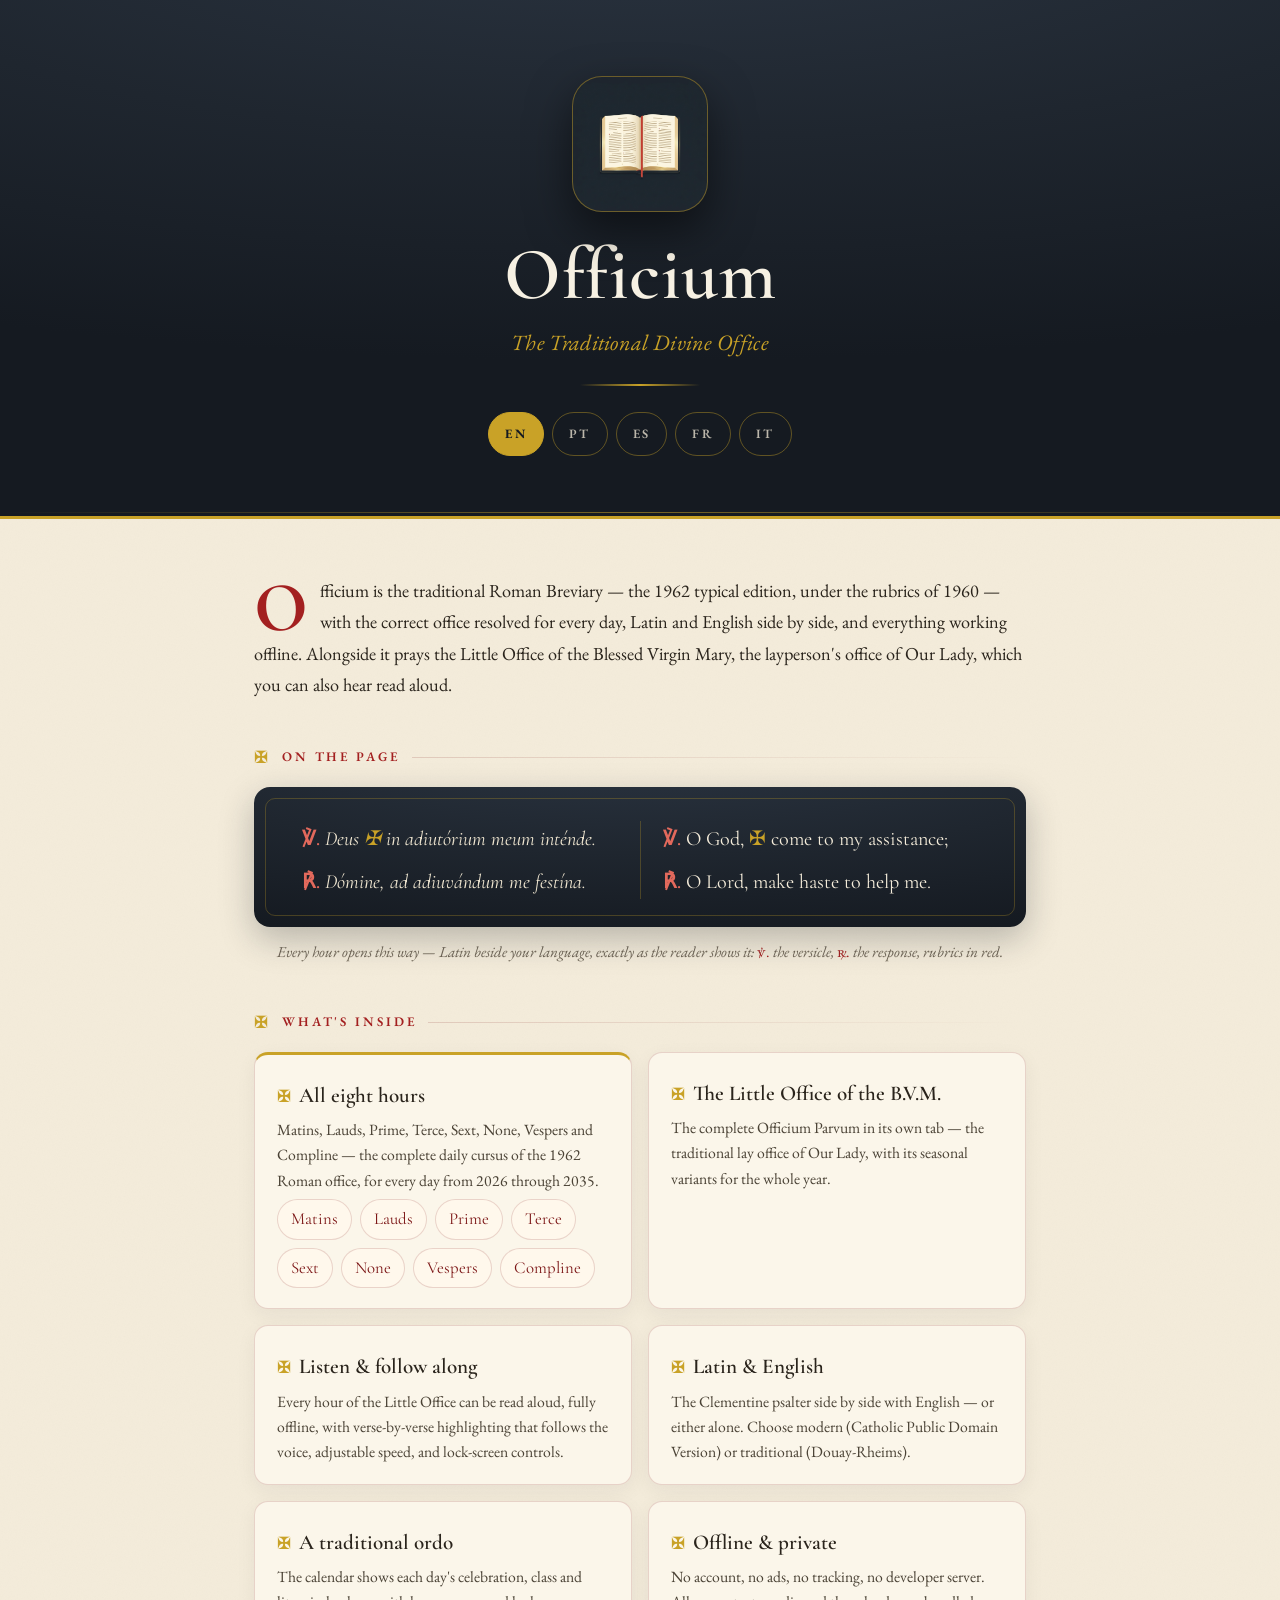
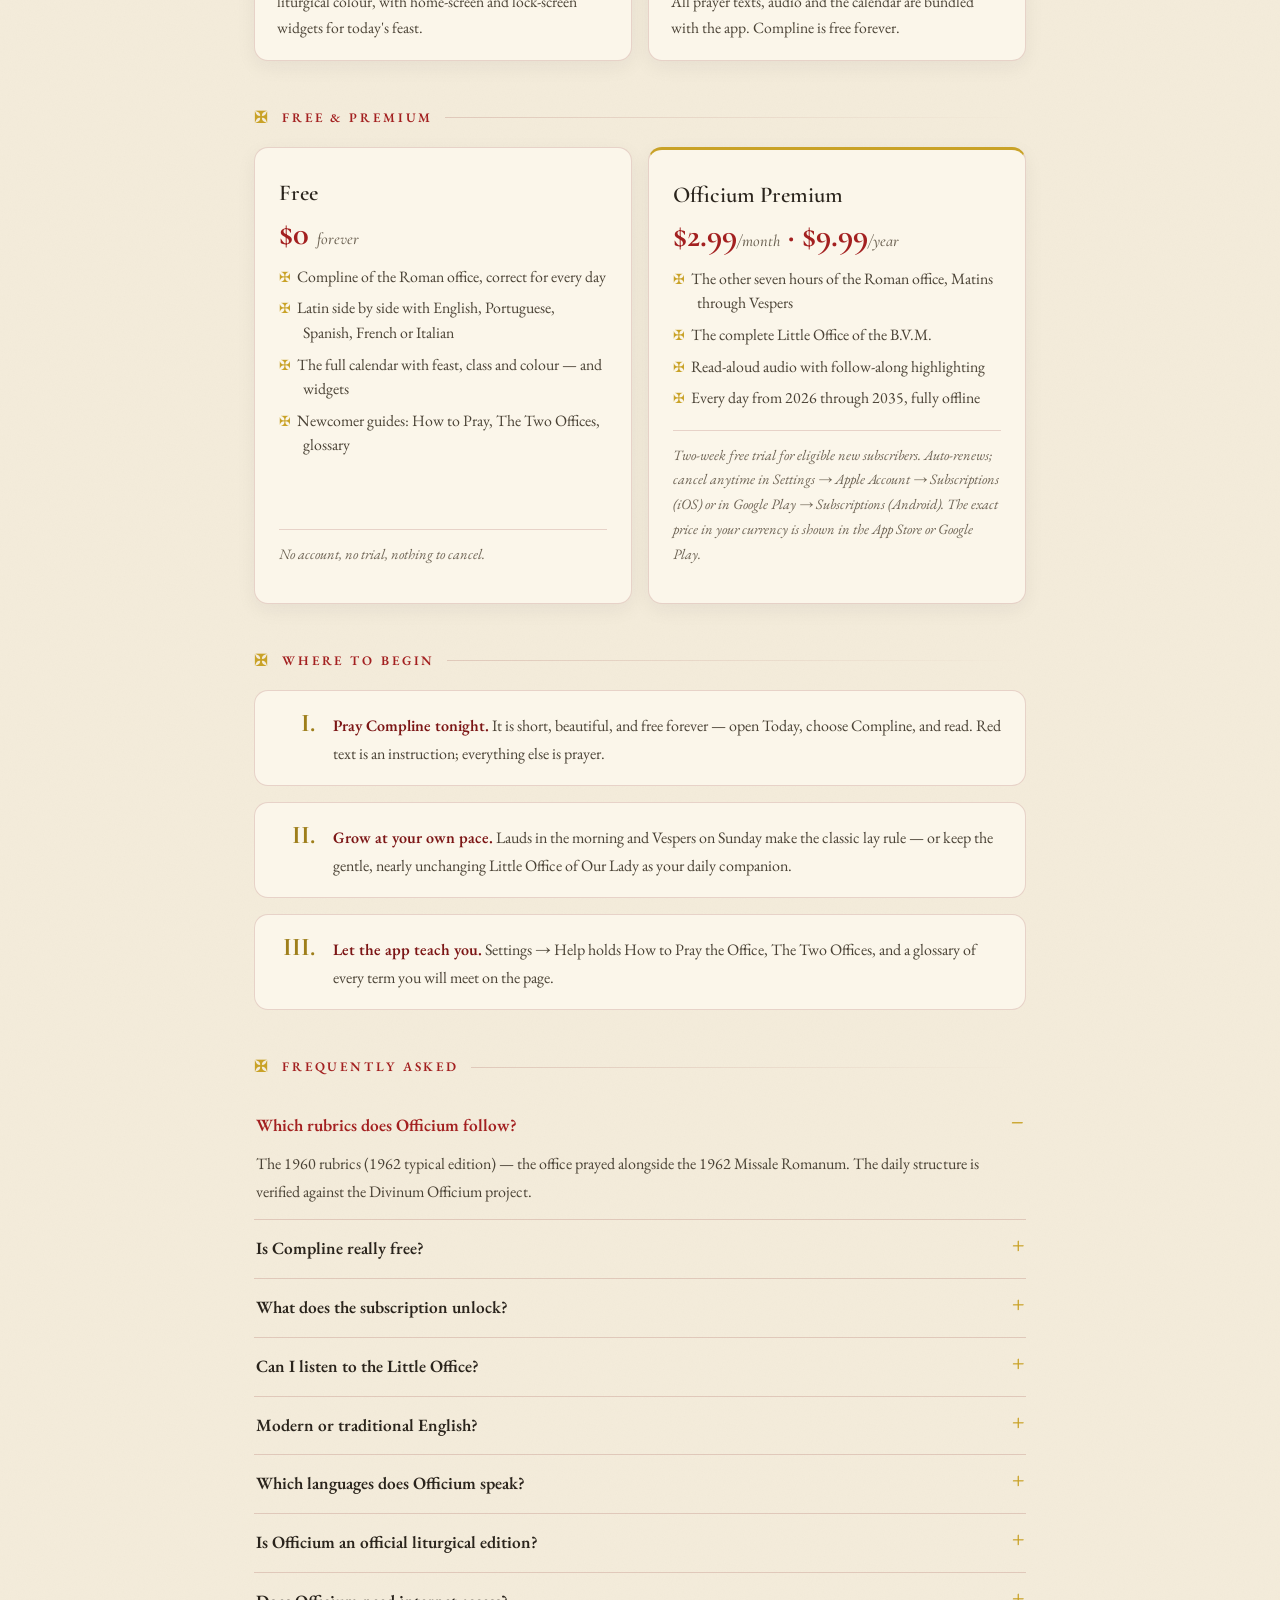
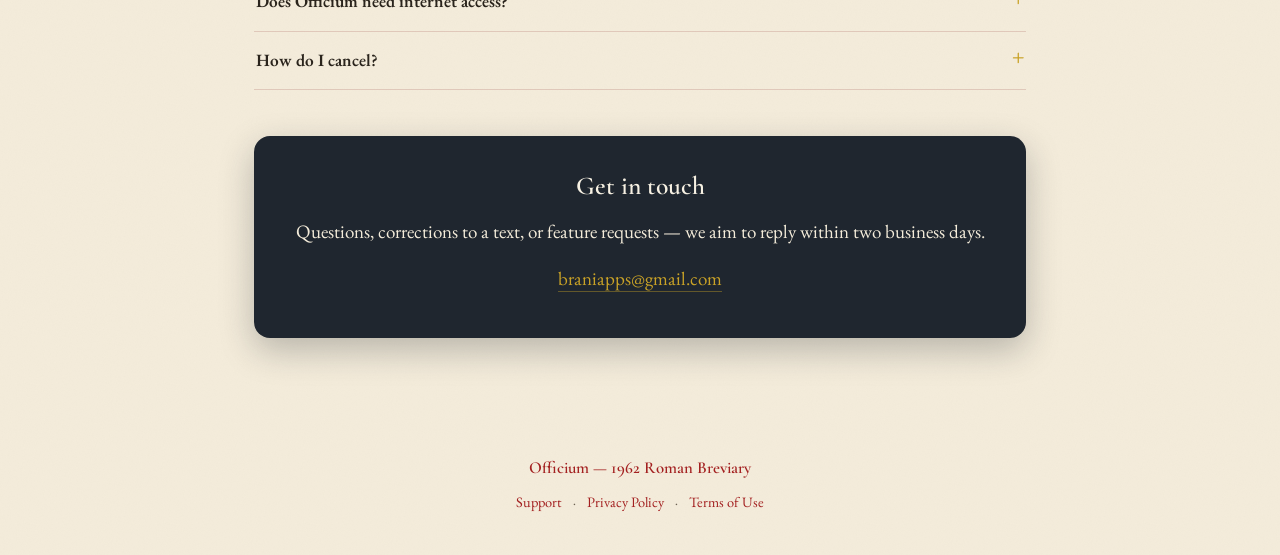
==== commit 1b7b35cd: "Italian panels (index, privacy, terms; five tabs); Martini credited in every terms panel; Spanish "O" ====
--- a/index.html
+++ b/index.html
@@ -3,13 +3,14 @@
 <head>
 <meta charset="UTF-8">
 <meta name="viewport" content="width=device-width, initial-scale=1.0">
-<title data-i18n-en="Officium — Support" data-i18n-pt="Officium — Suporte" data-i18n-es="Officium — Soporte" data-i18n-fr="Officium — Assistance">Officium — Support</title>
+<title data-i18n-en="Officium — Support" data-i18n-pt="Officium — Suporte" data-i18n-es="Officium — Soporte" data-i18n-fr="Officium — Assistance" data-i18n-it="Officium — Assistenza">Officium — Support</title>
 <meta name="description"
-      content="Support for Officium: the 1962 Roman Breviary and the Little Office of the BVM for iOS and Android — all eight hours, Latin side by side with English, Portuguese, Spanish or French, offline. Features, pricing, FAQ and contact."
-      data-i18n-content-en="Support for Officium: the 1962 Roman Breviary and the Little Office of the BVM for iOS and Android — all eight hours, Latin side by side with English, Portuguese, Spanish or French, offline. Features, pricing, FAQ and contact."
-      data-i18n-content-pt="Suporte do Officium: o Breviário Romano de 1962 e o Ofício Parvo da B.V.M. para iOS e Android — as oito horas, latim lado a lado com inglês, português, espanhol ou francês, offline. Recursos, preços, perguntas frequentes e contato."
-      data-i18n-content-es="Soporte de Officium: el Breviario Romano de 1962 y el Oficio parvo de la B.V.M. para iOS y Android — las ocho horas, latín junto al inglés, portugués, español o francés, sin conexión. Funciones, precios, preguntas frecuentes y contacto."
-      data-i18n-content-fr="Assistance d’Officium : le bréviaire romain de 1962 et le Petit Office de la Sainte Vierge pour iOS et Android — les huit heures, le latin côte à côte avec l’anglais, le portugais, l’espagnol ou le français, hors ligne. Fonctionnalités, prix, questions fréquentes et contact.">
+      content="Support for Officium: the 1962 Roman Breviary and the Little Office of the BVM for iOS and Android — all eight hours, Latin side by side with English, Portuguese, Spanish, French or Italian, offline. Features, pricing, FAQ and contact."
+      data-i18n-content-en="Support for Officium: the 1962 Roman Breviary and the Little Office of the BVM for iOS and Android — all eight hours, Latin side by side with English, Portuguese, Spanish, French or Italian, offline. Features, pricing, FAQ and contact."
+      data-i18n-content-pt="Suporte do Officium: o Breviário Romano de 1962 e o Ofício Parvo da B.V.M. para iOS e Android — as oito horas, latim lado a lado com inglês, português, espanhol, francês ou italiano, offline. Recursos, preços, perguntas frequentes e contato."
+      data-i18n-content-es="Soporte de Officium: el Breviario Romano de 1962 y el Oficio Parvo de la B.V.M. para iOS y Android — las ocho horas, latín junto al inglés, portugués, español, francés o italiano, sin conexión. Funciones, precios, preguntas frecuentes y contacto."
+      data-i18n-content-fr="Assistance d’Officium : le bréviaire romain de 1962 et le Petit Office de la Sainte Vierge pour iOS et Android — les huit heures, le latin côte à côte avec l’anglais, le portugais, l’espagnol, le français ou l’italien, hors ligne. Fonctionnalités, prix, questions fréquentes et contact."
+      data-i18n-content-it="Assistenza di Officium: il Breviario Romano del 1962 e l’Ufficio Parvo della B.V.M. per iOS e Android — tutte le otto ore, il latino accanto all’inglese, al portoghese, allo spagnolo, al francese o all’italiano, offline. Funzionalità, prezzi, domande frequenti e contatti.">
 <link rel="icon" href="app-icon.png">
 <link rel="stylesheet" href="style.css">
 <script src="site.js" defer></script>
@@ -25,19 +26,22 @@
        data-i18n-aria-en="Officium app icon"
        data-i18n-aria-pt="Ícone do aplicativo Officium"
        data-i18n-aria-es="Ícono de la aplicación Officium"
-       data-i18n-aria-fr="Icône de l’application Officium"></div>
+       data-i18n-aria-fr="Icône de l’application Officium"
+       data-i18n-aria-it="Icona dell’app Officium"></div>
   <div class="wordmark">Officium</div>
   <p class="sub" data-i18n-en="The Traditional Divine Office"
      data-i18n-pt="O Ofício Divino Tradicional"
      data-i18n-es="El Oficio Divino Tradicional"
-     data-i18n-fr="L’Office divin traditionnel">The Traditional Divine Office</p>
+     data-i18n-fr="L’Office divin traditionnel"
+     data-i18n-it="L’Ufficio divino tradizionale">The Traditional Divine Office</p>
   <div class="rule"></div>
   <div class="langtabs" role="tablist" aria-label="Language"
-       data-i18n-aria-en="Language" data-i18n-aria-pt="Idioma" data-i18n-aria-es="Idioma" data-i18n-aria-fr="Langue">
+       data-i18n-aria-en="Language" data-i18n-aria-pt="Idioma" data-i18n-aria-es="Idioma" data-i18n-aria-fr="Langue" data-i18n-aria-it="Lingua">
     <button type="button" role="tab" class="langtab" data-lang-target="en" aria-label="English">EN</button>
     <button type="button" role="tab" class="langtab" data-lang-target="pt" aria-label="Português">PT</button>
     <button type="button" role="tab" class="langtab" data-lang-target="es" aria-label="Español">ES</button>
     <button type="button" role="tab" class="langtab" data-lang-target="fr" aria-label="Français">FR</button>
+    <button type="button" role="tab" class="langtab" data-lang-target="it" aria-label="Italiano">IT</button>
   </div>
 </header>
 
@@ -45,8 +49,8 @@
 
   <!-- ============================================================ ENGLISH ==
        site.js stamps role="tabpanel" and aria-hidden on this element; never
-       hand-author those. The ids en / pt / es / fr are the deep-link anchors
-       (index.html#pt, index.html#fr). Portuguese, Spanish and French are exact
+       hand-author those. The ids en / pt / es / fr / it are the deep-link anchors
+       (index.html#pt, index.html#fr). Portuguese, Spanish, French and Italian are exact
        structural copies of this block with the copy swapped. -->
   <section data-lang="en" id="en" lang="en" aria-label="English">
 
@@ -124,7 +128,7 @@
           <p class="price">$0 <small>forever</small></p>
           <ul>
             <li>Compline of the Roman office, correct for every day</li>
-            <li>Latin side by side with English, Portuguese, Spanish or French</li>
+            <li>Latin side by side with English, Portuguese, Spanish, French or Italian</li>
             <li>The full calendar with feast, class and colour — and widgets</li>
             <li>Newcomer guides: How to Pray, The Two Offices, glossary</li>
           </ul>
@@ -193,7 +197,7 @@
       </details>
       <details>
         <summary>Which languages does Officium speak?</summary>
-        <div class="a">English, Brazilian Portuguese, Spanish and French — interface,
+        <div class="a">English, Brazilian Portuguese, Spanish, French and Italian — interface,
         prayer translations and the Little Office audio alike. The Latin is always present.
         Switch in Settings → Reading → Language.</div>
       </details>
@@ -313,7 +317,7 @@
           <p class="price">US$ 0 <small>para sempre</small></p>
           <ul>
             <li>As Completas do ofício romano, corretas para cada dia</li>
-            <li>Latim lado a lado com português, inglês, espanhol ou francês</li>
+            <li>Latim lado a lado com português, inglês, espanhol, francês ou italiano</li>
             <li>O calendário completo com festa, classe e cor — e widgets</li>
             <li>Guias para iniciantes: Como rezar, Os dois Ofícios, glossário</li>
           </ul>
@@ -386,7 +390,7 @@
       </details>
       <details>
         <summary>Em quais idiomas o Officium fala?</summary>
-        <div class="a">Inglês, português do Brasil, espanhol e francês — interface,
+        <div class="a">Inglês, português do Brasil, espanhol, francês e italiano — interface,
         traduções das orações e o áudio do Ofício Parvo. O latim está sempre presente. Troque em
         Ajustes → Leitura → Idioma.</div>
       </details>
@@ -429,7 +433,7 @@
       <p class="lede"><span class="drop">O</span>fficium es el Breviario Romano
       tradicional — la edición típica de 1962, según las rúbricas de 1960 — con el
       oficio correcto ya determinado para cada día, latín y español lado a lado, y todo
-      funcionando sin conexión. Junto a él se reza el Oficio parvo de la Santísima
+      funcionando sin conexión. Junto a él se reza el Oficio Parvo de la Santísima
       Virgen María, el oficio de Nuestra Señora propio de los laicos, que también puede
       escuchar leído en voz alta.</p>
     </section>
@@ -509,7 +513,7 @@
           <p class="price">US$ 0 <small>para siempre</small></p>
           <ul>
             <li>Las Completas del oficio romano, correctas para cada día</li>
-            <li>Latín lado a lado con español, inglés, portugués o francés</li>
+            <li>Latín lado a lado con español, inglés, portugués, francés o italiano</li>
             <li>El calendario completo con fiesta, clase y color — y widgets</li>
             <li>Guías para principiantes: Cómo rezar, Los dos Oficios, glosario</li>
           </ul>
@@ -564,7 +568,7 @@
       <details>
         <summary>¿Qué desbloquea la suscripción?</summary>
         <div class="a">Las otras siete horas del oficio romano — Maitines, Laudes,
-        Prima, Tercia, Sexta, Nona y Vísperas — y el Oficio parvo de la Santísima
+        Prima, Tercia, Sexta, Nona y Vísperas — y el Oficio Parvo de la Santísima
         Virgen María completo, todos los días de 2026 a 2035, totalmente sin
         conexión.</div>
       </details>
@@ -587,7 +591,7 @@
       </details>
       <details>
         <summary>¿En qué idiomas habla Officium?</summary>
-        <div class="a">Inglés, portugués de Brasil, español y francés — interfaz,
+        <div class="a">Inglés, portugués de Brasil, español, francés e italiano — interfaz,
         traducciones de las oraciones y el audio del Oficio Parvo. El latín está siempre presente.
         Cámbielo en Configuración → Lectura → Idioma.</div>
       </details>
@@ -708,7 +712,7 @@
           <p class="price">0&nbsp;$&nbsp;US <small>pour toujours</small></p>
           <ul>
             <li>Les Complies de l’office romain, exactes pour chaque jour</li>
-            <li>Le latin côte à côte avec le français, l’anglais, le portugais ou l’espagnol</li>
+            <li>Le latin côte à côte avec le français, l’anglais, le portugais, l’espagnol ou l’italien</li>
             <li>Le calendrier complet avec fête, classe et couleur — et des widgets</li>
             <li>Guides pour débutants : Comment prier, Les deux Offices, glossaire</li>
           </ul>
@@ -784,7 +788,7 @@
       </details>
       <details>
         <summary>Quelles langues Officium parle-t-il ?</summary>
-        <div class="a">Anglais, portugais du Brésil, espagnol et français — interface,
+        <div class="a">Anglais, portugais du Brésil, espagnol, français et italien — interface,
         traductions des prières et audio du Petit Office. Le latin est toujours présent.
         Changez de langue dans Réglages → Lecture → Langue.</div>
       </details>
@@ -821,14 +825,210 @@
 
   </section>
 
+  <!-- ============================================================ ITALIANO == -->
+  <section data-lang="it" id="it" lang="it" aria-label="Italiano">
+
+    <section>
+      <p class="lede"><span class="drop">O</span>fficium è il Breviario Romano
+      tradizionale — l’edizione tipica del 1962, secondo le rubriche del 1960 — con
+      l’ufficio giusto già stabilito per ogni giorno, latino e italiano a fronte, e tutto
+      utilizzabile offline. Accanto a esso si prega l’Ufficio Parvo della Beata Vergine
+      Maria, l’ufficio della Madonna proprio dei laici, che può anche ascoltare letto ad
+      alta voce.</p>
+    </section>
+
+    <section>
+      <div class="eyebrow">Sulla pagina</div>
+      <div class="versicle">
+        <div class="v-col" lang="la">
+          <p><span class="vr">℣.</span> Deus <span class="cross">✠</span> in adiutórium meum inténde.</p>
+          <p><span class="vr">℟.</span> Dómine, ad adiuvándum me festína.</p>
+        </div>
+        <div class="v-col">
+          <p><span class="vr">℣.</span> O Dio, <span class="cross">✠</span> vieni in mio aiuto.</p>
+          <p><span class="vr">℟.</span> Signore, affrettati ad aiutarmi.</p>
+        </div>
+      </div>
+      <p class="note">Ogni ora si apre così — il latino accanto alla sua lingua, esattamente
+      come appare nell’app: <span class="vr">℣.</span> il versetto, <span class="vr">℟.</span>
+      la risposta, le rubriche in rosso.</p>
+    </section>
+
+    <section>
+      <div class="eyebrow">Che cosa contiene l’app</div>
+      <div class="grid">
+        <div class="card gild">
+          <h3><span class="mk">&#10016;</span>Tutte le otto ore</h3>
+          <p>Mattutino, Lodi, Prima, Terza, Sesta, Nona, Vespri e Compieta — il cursus
+          quotidiano completo dell’ufficio romano del 1962, per ogni giorno dal 2026 al
+          2035.</p>
+          <div class="hours">
+            <span>Mattutino</span><span>Lodi</span><span>Prima</span><span>Terza</span>
+            <span>Sesta</span><span>Nona</span><span>Vespri</span><span>Compieta</span>
+          </div>
+        </div>
+        <div class="card">
+          <h3><span class="mk">&#10016;</span>L’Ufficio Parvo della B.V.M.</h3>
+          <p>L’Officium Parvum completo, in una scheda tutta sua — il tradizionale ufficio
+          dei laici in onore della Madonna, con le sue varianti stagionali per tutto
+          l’anno.</p>
+        </div>
+        <div class="card">
+          <h3><span class="mk">&#10016;</span>Ascolti e segua la lettura</h3>
+          <p>Ogni ora dell’Ufficio Parvo può essere letta ad alta voce, completamente
+          offline, con l’evidenziazione versetto per versetto che segue la voce, la velocità
+          regolabile e i comandi sulla schermata di blocco.</p>
+        </div>
+        <div class="card">
+          <h3><span class="mk">&#10016;</span>Latino e italiano</h3>
+          <p>Il salterio clementino con l’italiano a fronte — oppure l’uno o l’altro da solo.
+          Salmi, cantici e letture della Scrittura nella traduzione di mons. Antonio Martini,
+          <i>La Sacra Bibbia secondo la Volgata</i> (1769–1781), di pubblico dominio; gli
+          altri testi, e qualsiasi versetto che l’edizione non fornisce, sono tradotti dal
+          latino da Officium stesso.</p>
+        </div>
+        <div class="card">
+          <h3><span class="mk">&#10016;</span>Un ordo tradizionale</h3>
+          <p>Il calendario indica la celebrazione, la classe e il colore liturgico di ogni
+          giorno, con widget per la schermata Home e per la schermata di blocco con la festa
+          del giorno.</p>
+        </div>
+        <div class="card">
+          <h3><span class="mk">&#10016;</span>Offline e riservato</h3>
+          <p>Nessun account, nessuna pubblicità, nessun tracciamento, nessun server dello
+          sviluppatore. Tutti i testi delle preghiere, l’audio e il calendario sono inclusi
+          nell’app. Compieta è gratuita per sempre.</p>
+        </div>
+      </div>
+    </section>
+
+    <section>
+      <div class="eyebrow">Gratuito e Premium</div>
+      <div class="plans">
+        <div class="plan">
+          <h3>Gratuito</h3>
+          <p class="price">US$&nbsp;0 <small>per sempre</small></p>
+          <ul>
+            <li>Compieta dell’ufficio romano, corretta per ogni giorno</li>
+            <li>Il latino accanto all’italiano, all’inglese, al portoghese, allo spagnolo o al francese</li>
+            <li>Il calendario completo con festa, classe e colore — e i widget</li>
+            <li>Guide per chi comincia: Come pregare, I due uffici, glossario</li>
+          </ul>
+          <p class="trial">Nessun account, nessuna prova, niente da annullare.</p>
+        </div>
+        <div class="plan gild">
+          <h3>Officium Premium</h3>
+          <p class="price">US$&nbsp;2,99<small>/mese</small> · US$&nbsp;9,99<small>/anno</small></p>
+          <ul>
+            <li>Le altre sette ore dell’ufficio romano, dal Mattutino ai Vespri</li>
+            <li>L’Ufficio Parvo della B.V.M. completo</li>
+            <li>L’audio di lettura ad alta voce, con evidenziazione che segue la voce</li>
+            <li>Ogni giorno dal 2026 al 2035, completamente offline</li>
+          </ul>
+          <p class="trial">Prova gratuita di due settimane per i nuovi abbonati idonei.
+          Rinnovo automatico; può annullare in qualsiasi momento in Impostazioni → Account
+          Apple → Abbonamenti (iOS) o in Google Play → Abbonamenti (Android). Il prezzo
+          esatto nella sua valuta è indicato nell’App Store o in Google Play.</p>
+        </div>
+      </div>
+    </section>
+
+    <section>
+      <div class="eyebrow">Da dove cominciare</div>
+      <ol class="steps">
+        <li><p><b>Preghi Compieta stasera.</b> È breve, bella e gratuita per sempre — apra
+        Oggi, scelga Compieta e legga. Il testo in rosso è un’indicazione; tutto il resto è
+        preghiera.</p></li>
+        <li><p><b>Cresca al suo ritmo.</b> Le Lodi al mattino e i Vespri la domenica
+        formano la classica regola dei laici — oppure tenga come compagno quotidiano
+        l’Ufficio Parvo della Madonna, dolce e quasi invariabile.</p></li>
+        <li><p><b>Lasci che sia l’app a insegnarle.</b> In Impostazioni → Aiuto trova Come
+        pregare l’Ufficio, I due uffici e un glossario di ogni termine che incontrerà sulla
+        pagina.</p></li>
+      </ol>
+    </section>
+
+    <section class="faq">
+      <div class="eyebrow">Domande frequenti</div>
+      <details open>
+        <summary>Quali rubriche segue Officium?</summary>
+        <div class="a">Le rubriche del 1960 (edizione tipica del 1962) — l’ufficio che si
+        prega insieme al Missale Romanum del 1962. La struttura quotidiana è verificata sul
+        progetto Divinum Officium.</div>
+      </details>
+      <details>
+        <summary>Compieta è davvero gratuita?</summary>
+        <div class="a">Sì — Compieta dell’ufficio romano è gratuita per sempre, senza
+        bisogno di un account.</div>
+      </details>
+      <details>
+        <summary>Che cosa sblocca l’abbonamento?</summary>
+        <div class="a">Le altre sette ore dell’ufficio romano — Mattutino, Lodi, Prima,
+        Terza, Sesta, Nona e Vespri — e l’Ufficio Parvo della Beata Vergine Maria completo,
+        ogni giorno dal 2026 al 2035, completamente offline.</div>
+      </details>
+      <details>
+        <summary>Posso ascoltare l’Ufficio Parvo?</summary>
+        <div class="a">Sì. Ogni ora può essere letta ad alta voce, completamente offline,
+        con l’evidenziazione versetto per versetto e la velocità di riproduzione
+        regolabile.</div>
+      </details>
+      <details>
+        <summary>Quale traduzione italiana viene usata?</summary>
+        <div class="a">Per i salmi, i cantici e le letture della Scrittura, quella di mons.
+        Antonio Martini, <i>La Sacra Bibbia secondo la Volgata</i> (1769–1781), di pubblico
+        dominio. Antifone, inni, responsori, orazioni, il Martirologio e qualsiasi versetto
+        che l’edizione non fornisce sono tradotti dal latino da Officium stesso, nello
+        stesso registro. (La scelta tra salterio moderno e tradizionale nelle Impostazioni
+        riguarda solo l’inglese.)</div>
+      </details>
+      <details>
+        <summary>Quali lingue parla Officium?</summary>
+        <div class="a">Inglese, portoghese del Brasile, spagnolo, francese e italiano —
+        interfaccia, traduzioni delle preghiere e audio dell’Ufficio Parvo. Il latino è
+        sempre presente. La lingua si cambia in Impostazioni → Lettura → Lingua.</div>
+      </details>
+      <details>
+        <summary>Officium è un’edizione liturgica ufficiale?</summary>
+        <div class="a">No — è un sussidio devozionale, preparato a partire da fonti
+        consolidate di pubblico dominio e da traduzioni proprie documentate, e verificato
+        strutturalmente su Divinum Officium. Il clero e i religiosi tenuti all’Ufficio
+        devono adempiere il loro obbligo con i propri libri e il proprio ordo.</div>
+      </details>
+      <details>
+        <summary>Officium ha bisogno di una connessione a Internet?</summary>
+        <div class="a">No. I testi delle preghiere, l’audio e il calendario 2026–2035 sono
+        inclusi e funzionano senza alcun server dello sviluppatore. L’acquisto o il
+        ripristino di un abbonamento passa per il servizio StoreKit di Apple (iOS) o per
+        Google Play Billing (Android); i link all’assistenza, ai documenti legali e alla
+        valutazione dell’app aprono servizi di Apple o di Google, oppure il suo
+        browser.</div>
+      </details>
+      <details>
+        <summary>Come si annulla l’abbonamento?</summary>
+        <div class="a">Impostazioni → Account Apple → Abbonamenti (iOS), oppure Google Play →
+        Abbonamenti (Android). L’accesso continua fino alla fine del periodo
+        pagato.</div>
+      </details>
+    </section>
+
+    <section class="contact">
+      <h2>Ci scriva</h2>
+      <p>Domande, correzioni a un testo o richieste di funzionalità — cerchiamo di
+      rispondere entro due giorni lavorativi.</p>
+      <p><a href="mailto:braniapps@gmail.com">braniapps@gmail.com</a></p>
+    </section>
+
+  </section>
+
 </main>
 
 <footer>
   <div class="brand">Officium — 1962 Roman Breviary</div>
   <nav>
-    <a href="index.html" data-i18n-en="Support" data-i18n-pt="Suporte" data-i18n-es="Soporte" data-i18n-fr="Assistance">Support</a> ·
-    <a href="privacy.html" data-i18n-en="Privacy Policy" data-i18n-pt="Política de Privacidade" data-i18n-es="Política de Privacidad" data-i18n-fr="Politique de confidentialité">Privacy Policy</a> ·
-    <a href="terms.html" data-i18n-en="Terms of Use" data-i18n-pt="Termos de Uso" data-i18n-es="Términos de Uso" data-i18n-fr="Conditions d’utilisation">Terms of Use</a>
+    <a href="index.html" data-i18n-en="Support" data-i18n-pt="Suporte" data-i18n-es="Soporte" data-i18n-fr="Assistance" data-i18n-it="Assistenza">Support</a> ·
+    <a href="privacy.html" data-i18n-en="Privacy Policy" data-i18n-pt="Política de Privacidade" data-i18n-es="Política de Privacidad" data-i18n-fr="Politique de confidentialité" data-i18n-it="Informativa sulla privacy">Privacy Policy</a> ·
+    <a href="terms.html" data-i18n-en="Terms of Use" data-i18n-pt="Termos de Uso" data-i18n-es="Términos de Uso" data-i18n-fr="Conditions d’utilisation" data-i18n-it="Condizioni d’uso">Terms of Use</a>
   </nav>
 </footer>
 
--- a/style.css
+++ b/style.css
@@ -265,7 +265,12 @@
 /* ---- Language tabs (EN · PT · ES) ----
    Sit in the hero under the gold rule; centred by the hero's text-align.
    Small caps and hairline gold, to match the eyebrow's restraint. */
-.langtabs { display:inline-flex; gap:8px; margin-top:26px; }
+/* Five pills (about 317px) outgrow a 320px screen's hero, whose overflow is
+   hidden: let the row wrap, centred, rather than clip the last tab. */
+.langtabs {
+  display:inline-flex; flex-wrap:wrap; justify-content:center;
+  gap:8px; margin-top:26px;
+}
 .langtab {
   appearance:none; -webkit-appearance:none; cursor:pointer;
   display:inline-flex; align-items:center; justify-content:center;
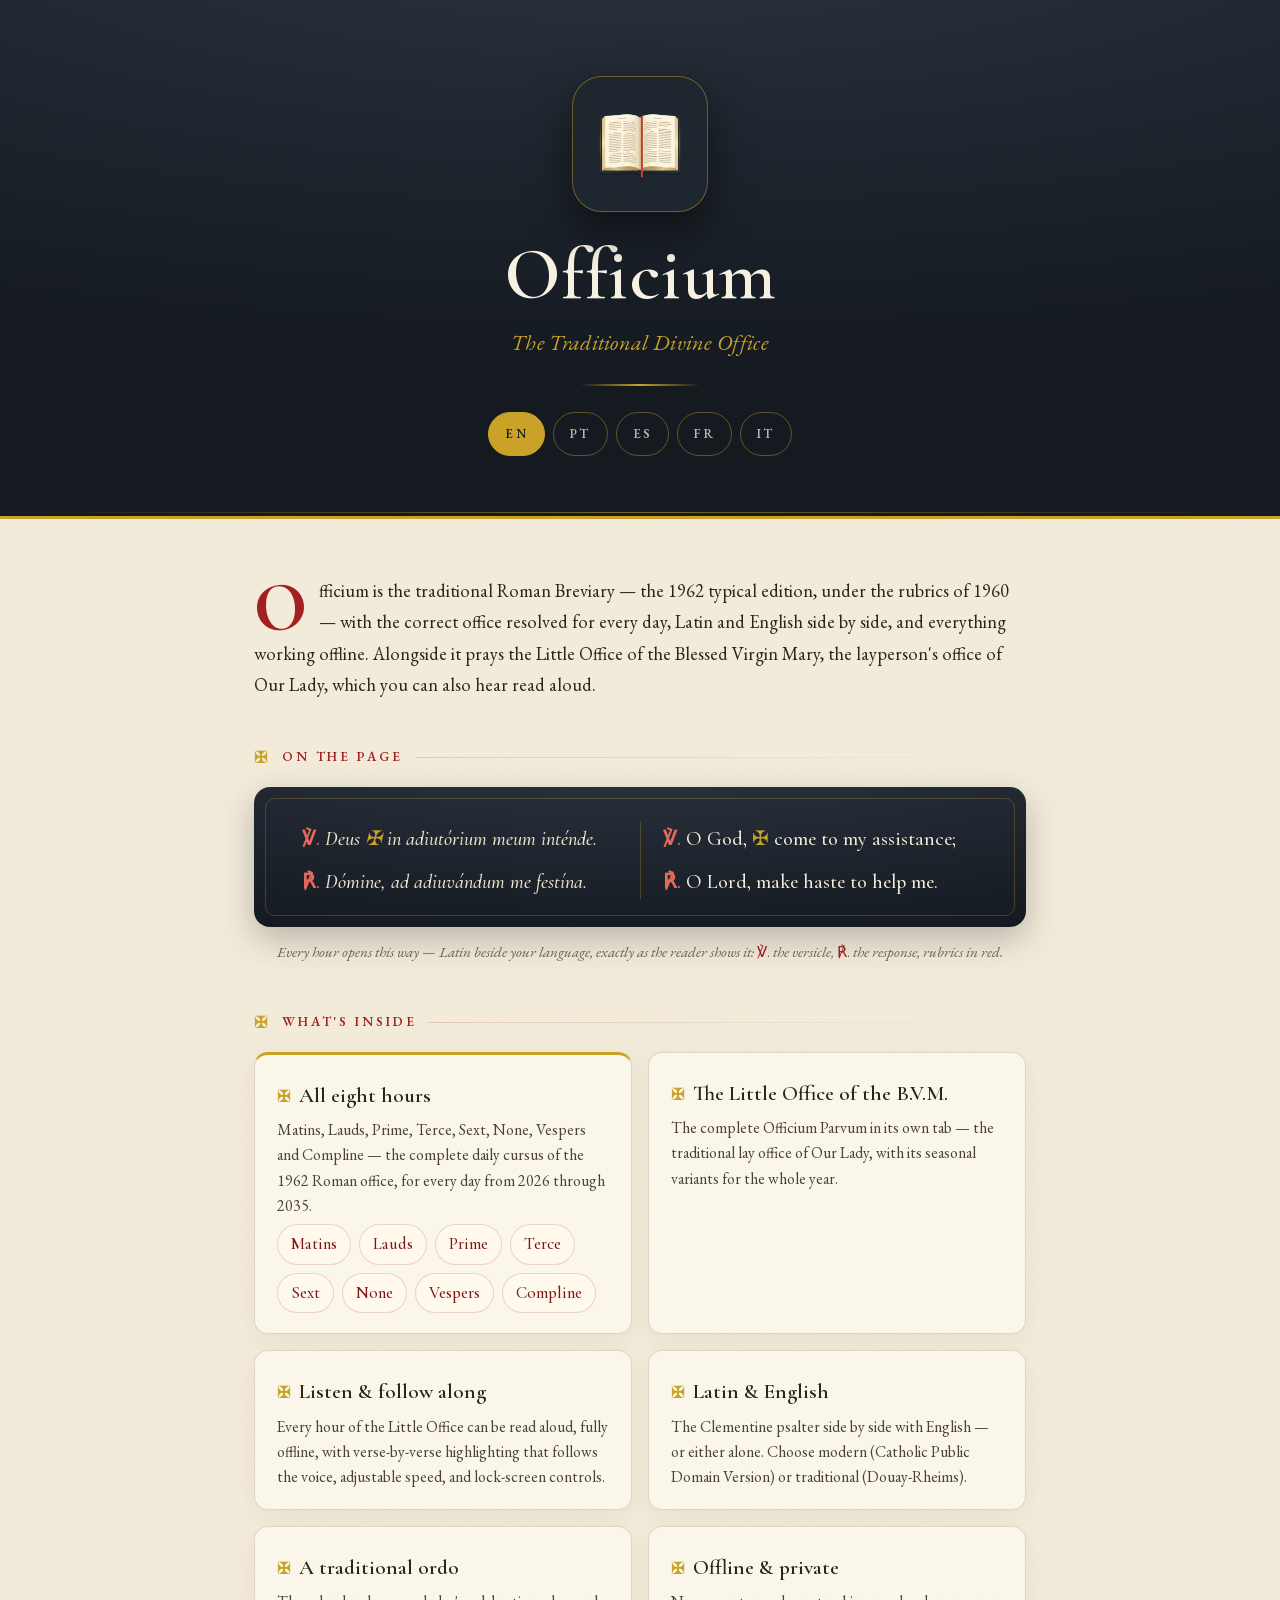
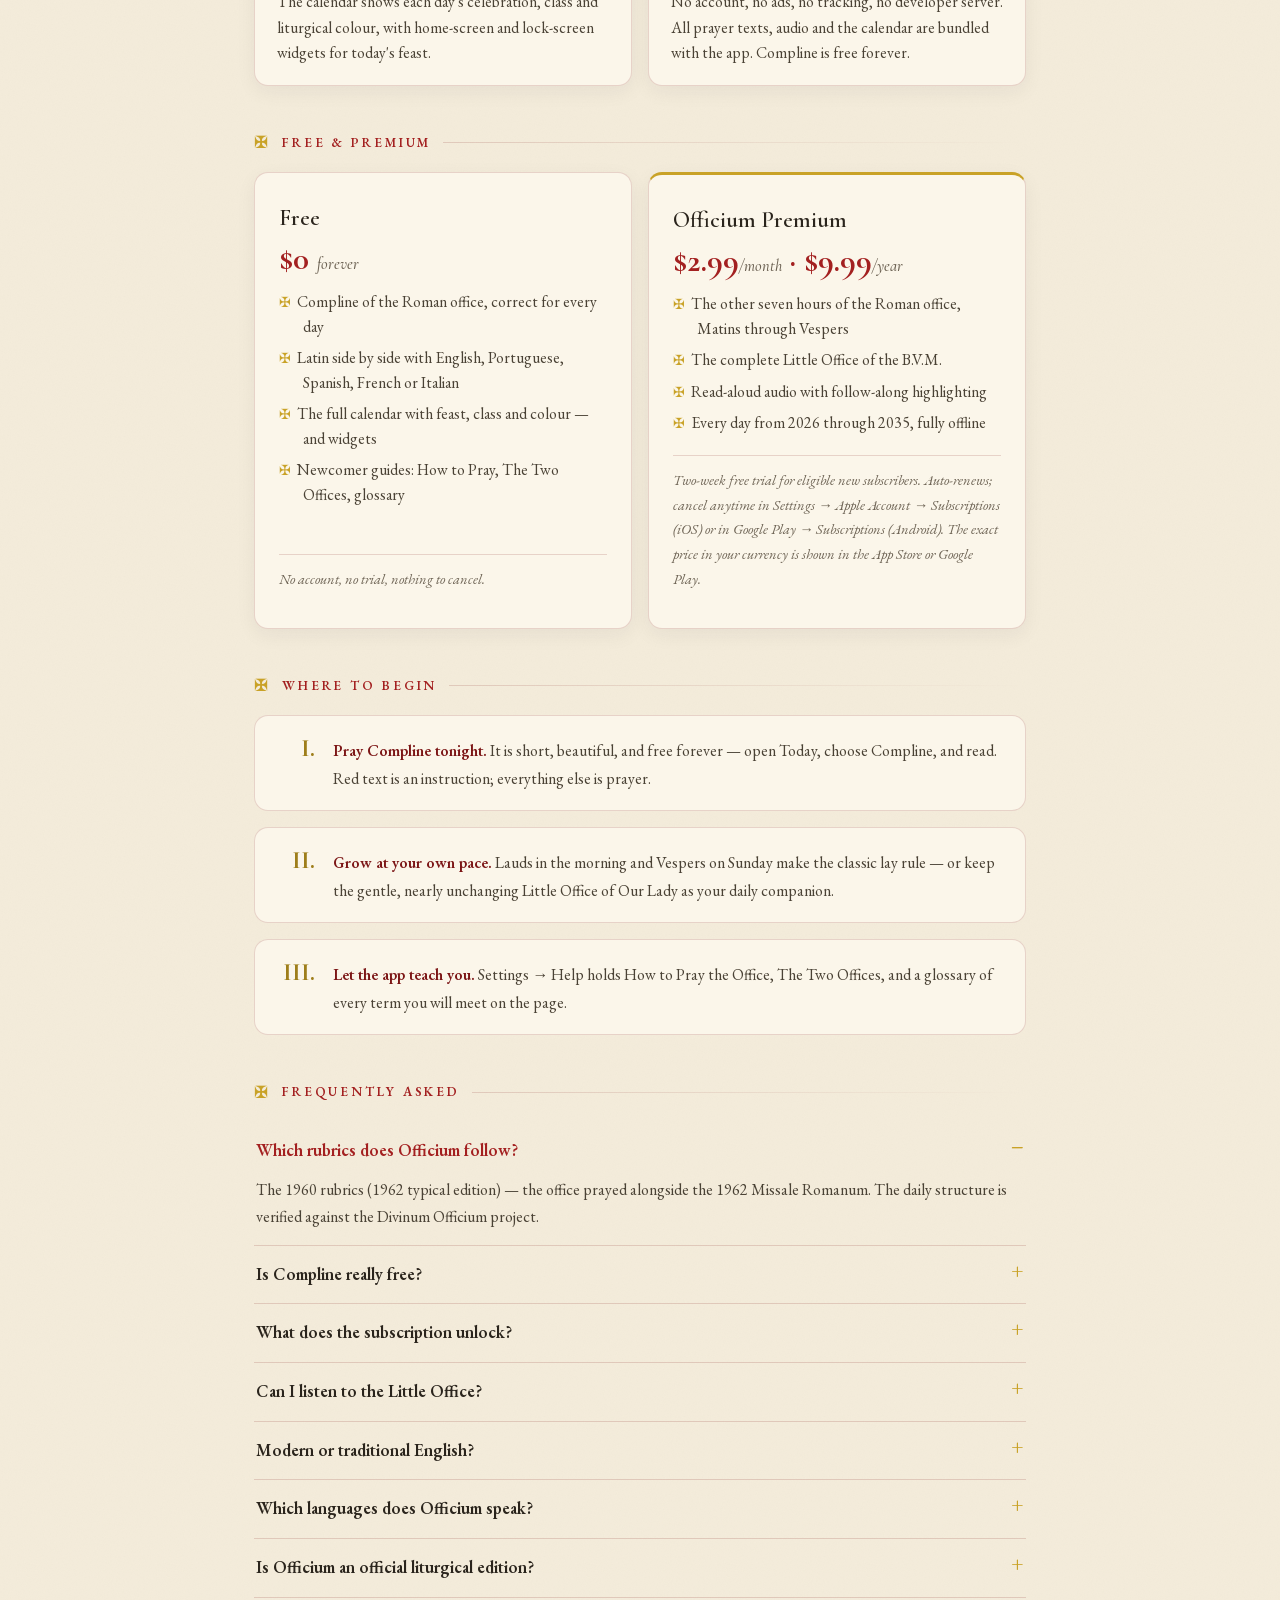
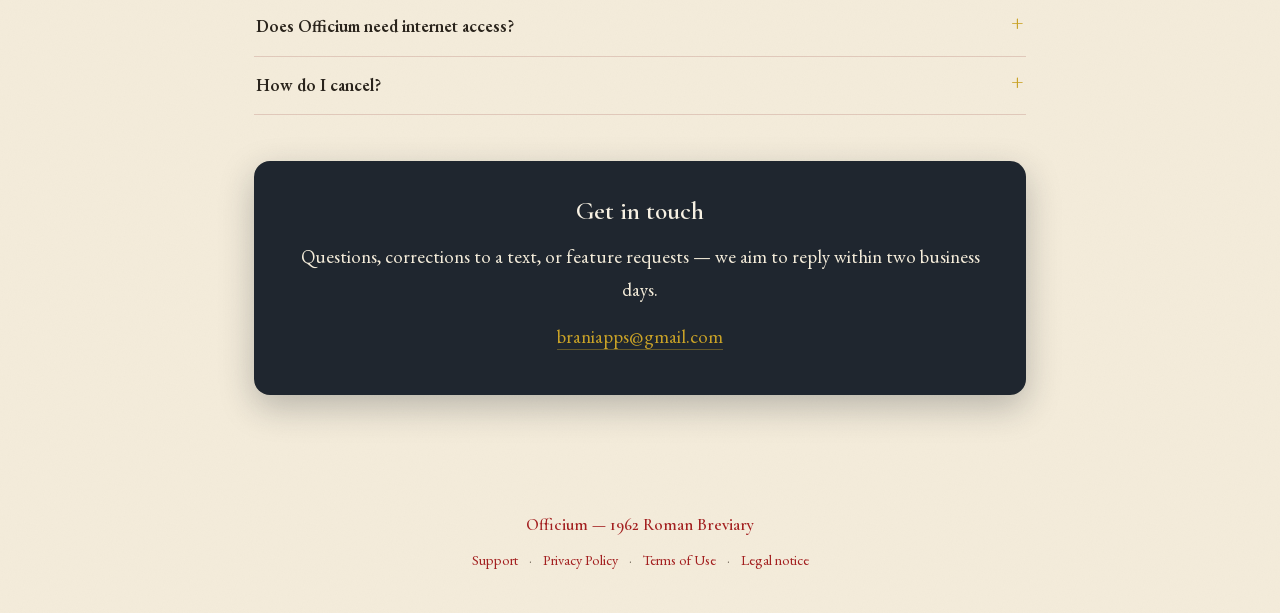
==== commit a121fd44: "legal: Impressum, named data controller, EU consumer terms; self-hosted fonts Co-Authored-By: Claude" ====
--- a/index.html
+++ b/index.html
@@ -1028,7 +1028,8 @@
   <nav>
     <a href="index.html" data-i18n-en="Support" data-i18n-pt="Suporte" data-i18n-es="Soporte" data-i18n-fr="Assistance" data-i18n-it="Assistenza">Support</a> ·
     <a href="privacy.html" data-i18n-en="Privacy Policy" data-i18n-pt="Política de Privacidade" data-i18n-es="Política de Privacidad" data-i18n-fr="Politique de confidentialité" data-i18n-it="Informativa sulla privacy">Privacy Policy</a> ·
-    <a href="terms.html" data-i18n-en="Terms of Use" data-i18n-pt="Termos de Uso" data-i18n-es="Términos de Uso" data-i18n-fr="Conditions d’utilisation" data-i18n-it="Condizioni d’uso">Terms of Use</a>
+    <a href="terms.html" data-i18n-en="Terms of Use" data-i18n-pt="Termos de Uso" data-i18n-es="Términos de Uso" data-i18n-fr="Conditions d’utilisation" data-i18n-it="Condizioni d’uso">Terms of Use</a> ·
+    <a href="impressum.html" data-i18n-en="Legal notice" data-i18n-pt="Aviso legal" data-i18n-es="Aviso legal" data-i18n-fr="Mentions légales" data-i18n-it="Note legali" data-i18n-de="Impressum">Legal notice</a>
   </nav>
 </footer>
 
--- a/style.css
+++ b/style.css
@@ -1,7 +1,7 @@
 /* Officium support site — illuminated-breviary editorial style.
    Shared by index / privacy / terms. */
 
-@import url('https://fonts.googleapis.com/css2?family=Cormorant+Garamond:ital,wght@0,500;0,600;0,700;1,500&family=EB+Garamond:ital,wght@0,400;0,500;0,600;1,400&display=swap');
+@import url("fonts/fonts.css");
 
 :root {
   --charcoal:   #1F262F;
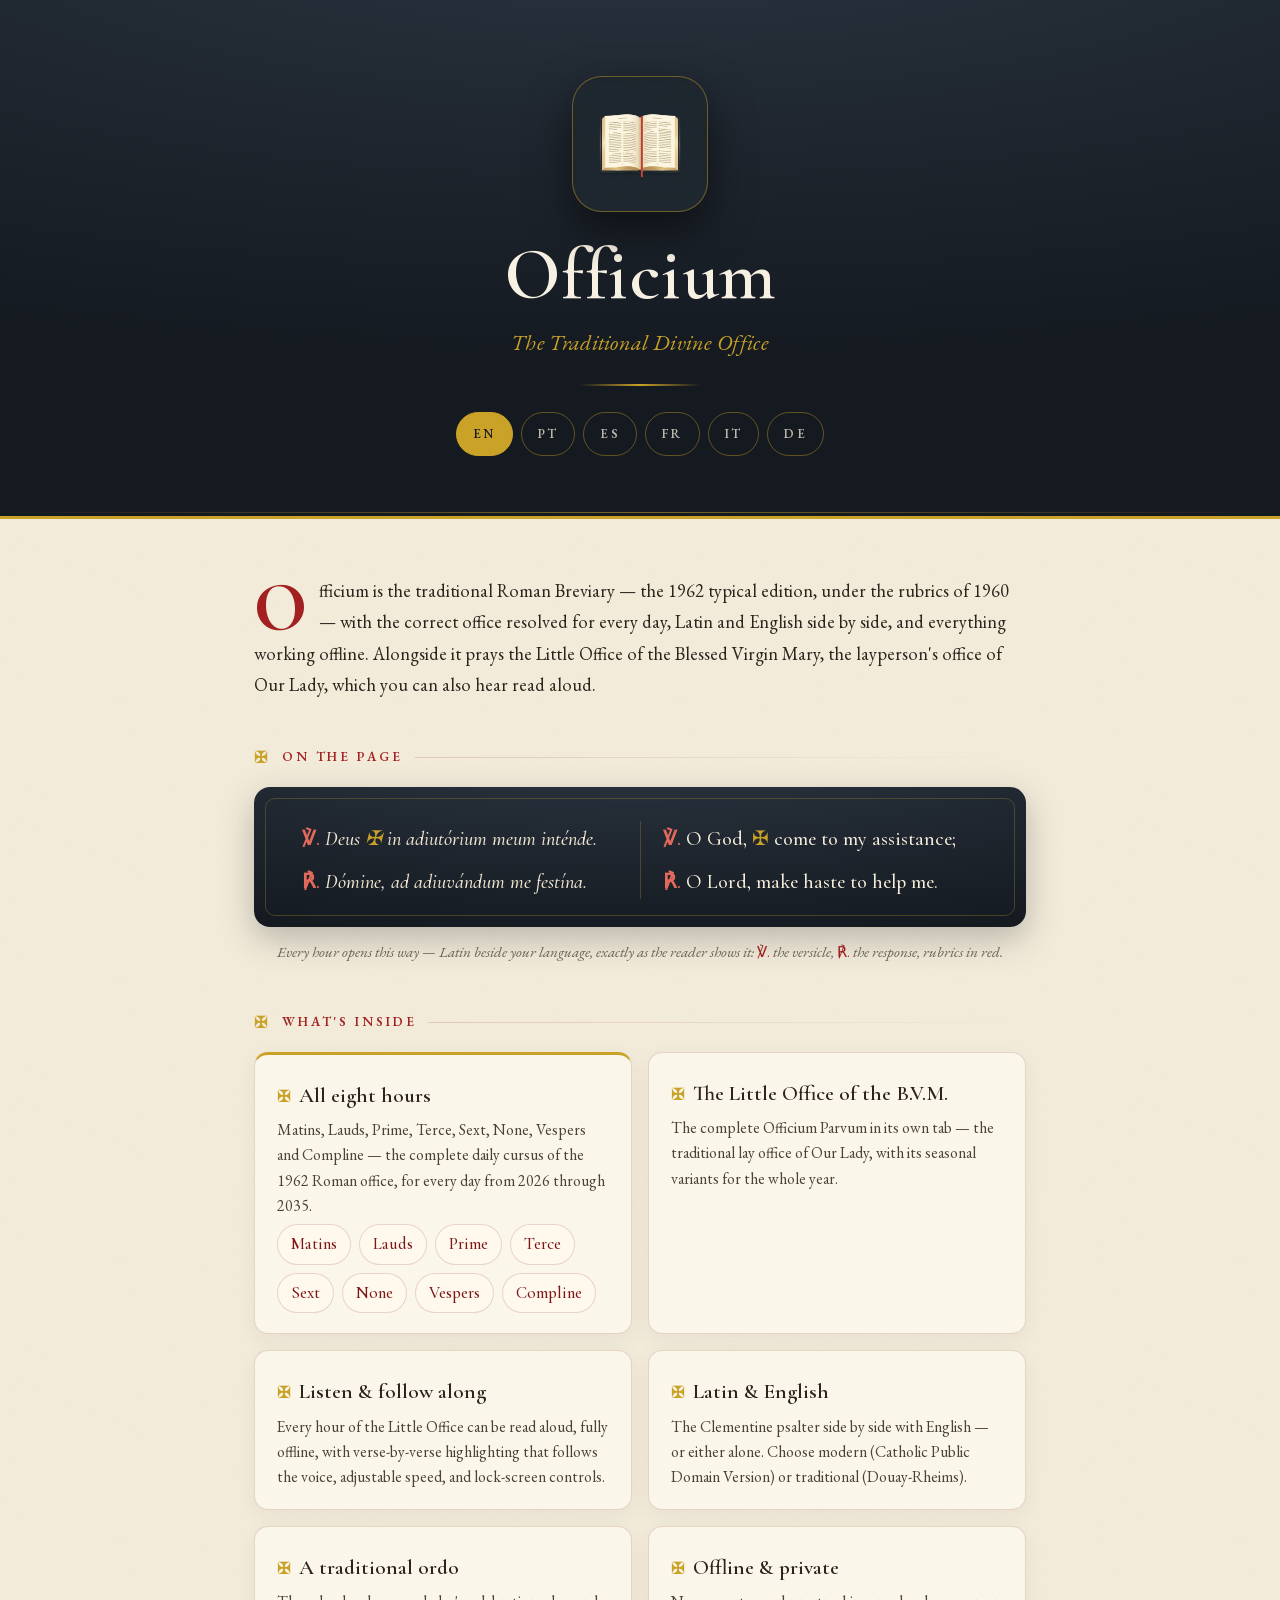
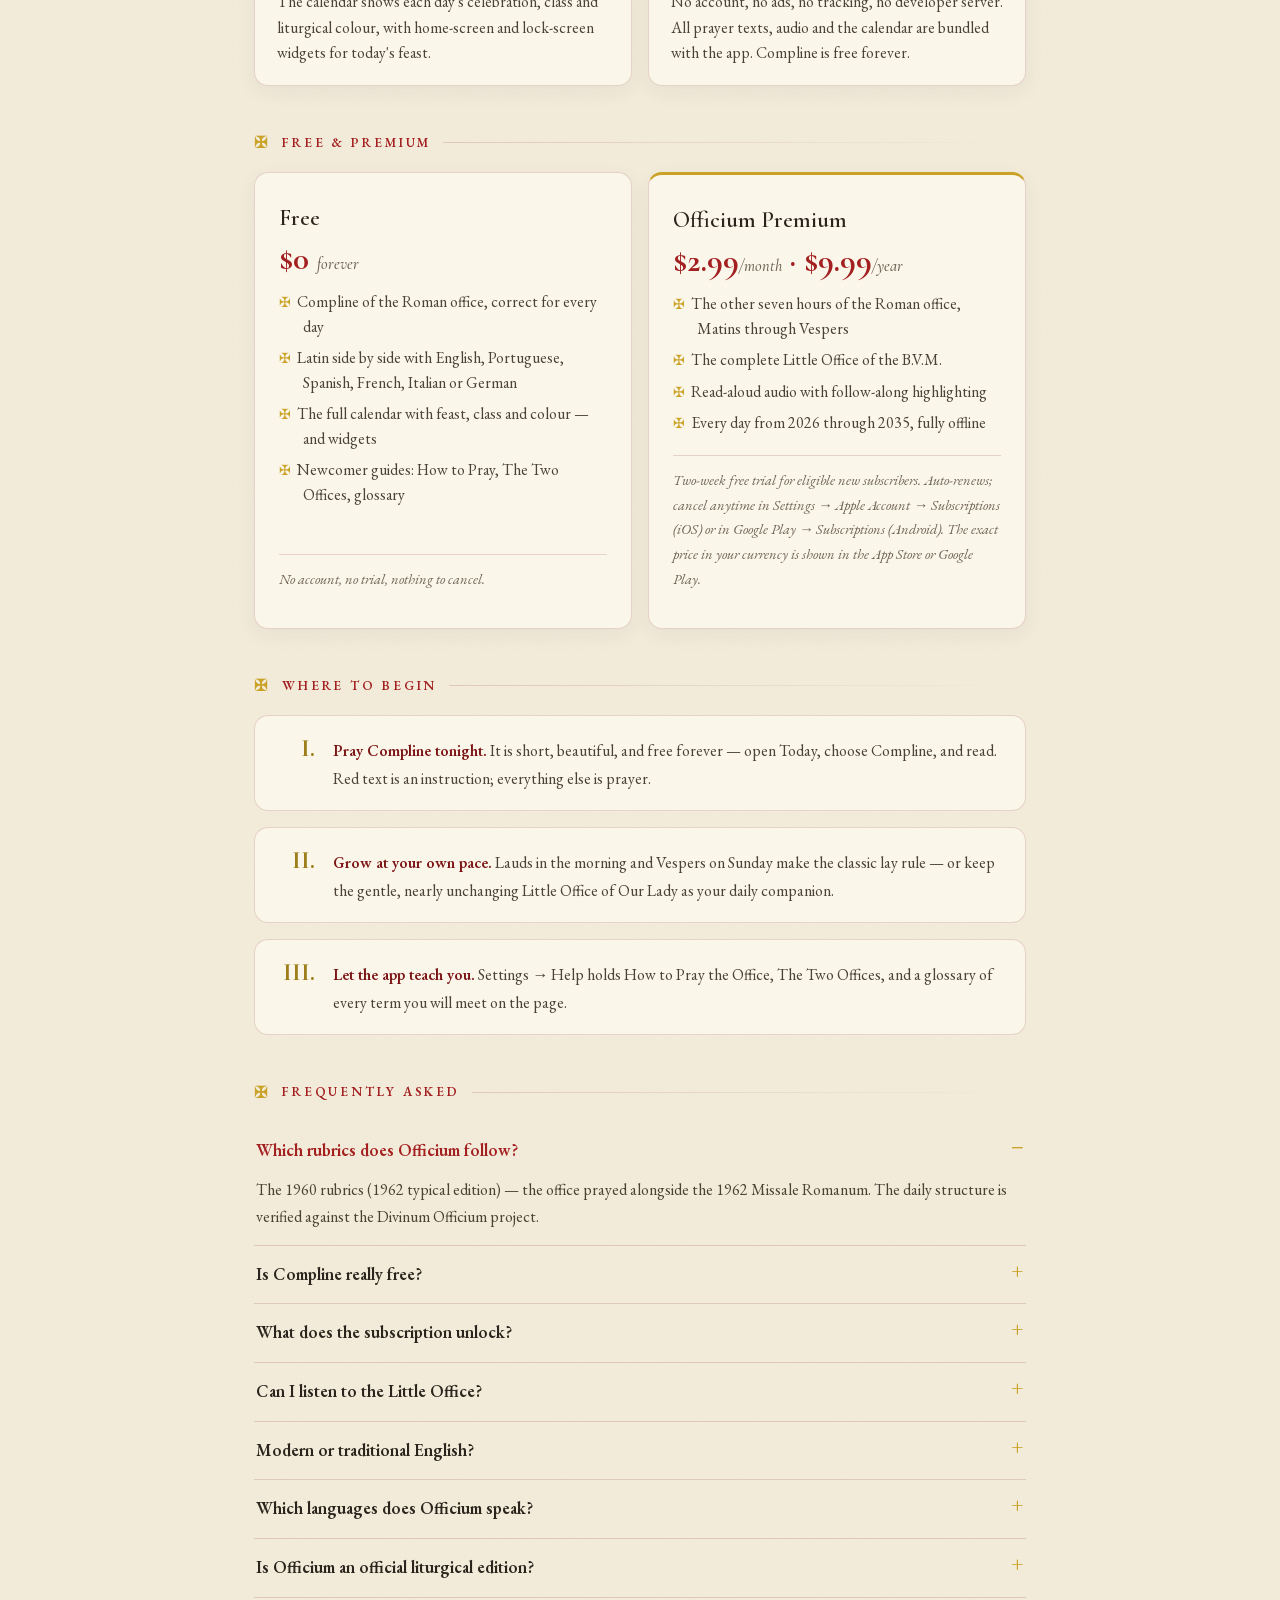
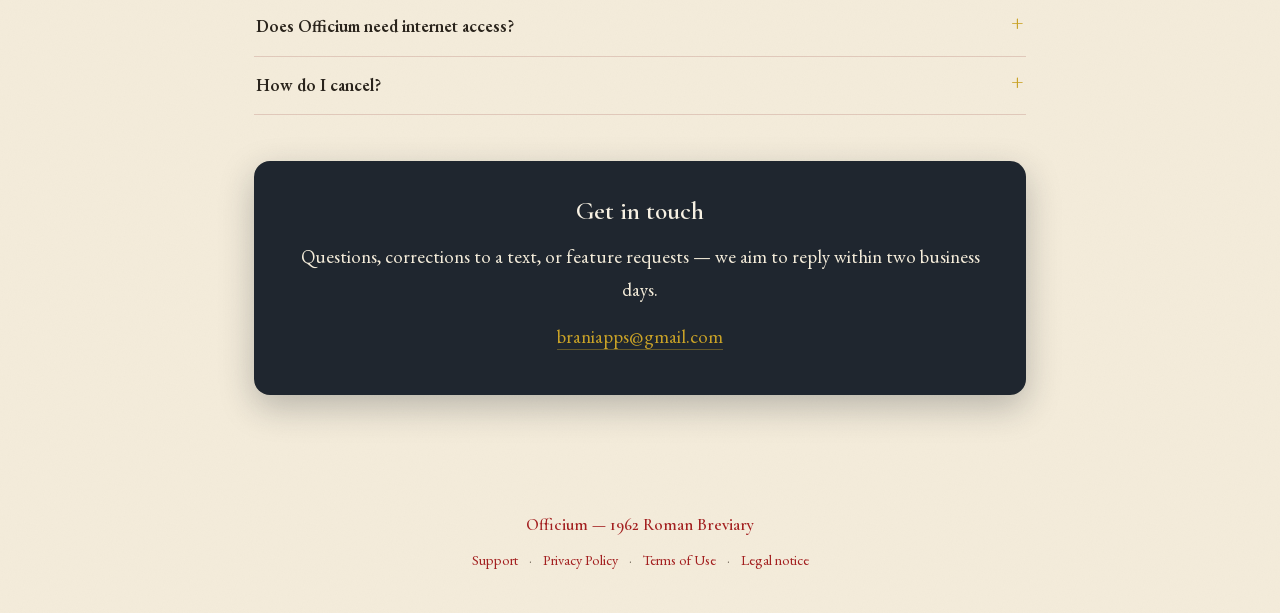
==== commit 7050481f: "feat(de): German on every page (#de), EU legal blocks in the Sie register; Impressum in every site l" ====
--- a/index.html
+++ b/index.html
@@ -3,14 +3,15 @@
 <head>
 <meta charset="UTF-8">
 <meta name="viewport" content="width=device-width, initial-scale=1.0">
-<title data-i18n-en="Officium — Support" data-i18n-pt="Officium — Suporte" data-i18n-es="Officium — Soporte" data-i18n-fr="Officium — Assistance" data-i18n-it="Officium — Assistenza">Officium — Support</title>
+<title data-i18n-en="Officium — Support" data-i18n-pt="Officium — Suporte" data-i18n-es="Officium — Soporte" data-i18n-fr="Officium — Assistance" data-i18n-it="Officium — Assistenza" data-i18n-de="Officium – Support">Officium — Support</title>
 <meta name="description"
-      content="Support for Officium: the 1962 Roman Breviary and the Little Office of the BVM for iOS and Android — all eight hours, Latin side by side with English, Portuguese, Spanish, French or Italian, offline. Features, pricing, FAQ and contact."
-      data-i18n-content-en="Support for Officium: the 1962 Roman Breviary and the Little Office of the BVM for iOS and Android — all eight hours, Latin side by side with English, Portuguese, Spanish, French or Italian, offline. Features, pricing, FAQ and contact."
-      data-i18n-content-pt="Suporte do Officium: o Breviário Romano de 1962 e o Ofício Parvo da B.V.M. para iOS e Android — as oito horas, latim lado a lado com inglês, português, espanhol, francês ou italiano, offline. Recursos, preços, perguntas frequentes e contato."
-      data-i18n-content-es="Soporte de Officium: el Breviario Romano de 1962 y el Oficio Parvo de la B.V.M. para iOS y Android — las ocho horas, latín junto al inglés, portugués, español, francés o italiano, sin conexión. Funciones, precios, preguntas frecuentes y contacto."
-      data-i18n-content-fr="Assistance d’Officium : le bréviaire romain de 1962 et le Petit Office de la Sainte Vierge pour iOS et Android — les huit heures, le latin côte à côte avec l’anglais, le portugais, l’espagnol, le français ou l’italien, hors ligne. Fonctionnalités, prix, questions fréquentes et contact."
-      data-i18n-content-it="Assistenza di Officium: il Breviario Romano del 1962 e l’Ufficio Parvo della B.V.M. per iOS e Android — tutte le otto ore, il latino accanto all’inglese, al portoghese, allo spagnolo, al francese o all’italiano, offline. Funzionalità, prezzi, domande frequenti e contatti.">
+      content="Support for Officium: the 1962 Roman Breviary and the Little Office of the BVM for iOS and Android — all eight hours, Latin side by side with English, Portuguese, Spanish, French, Italian or German, offline. Features, pricing, FAQ and contact."
+      data-i18n-content-en="Support for Officium: the 1962 Roman Breviary and the Little Office of the BVM for iOS and Android — all eight hours, Latin side by side with English, Portuguese, Spanish, French, Italian or German, offline. Features, pricing, FAQ and contact."
+      data-i18n-content-pt="Suporte do Officium: o Breviário Romano de 1962 e o Ofício Parvo da B.V.M. para iOS e Android — as oito horas, latim lado a lado com inglês, português, espanhol, francês, italiano ou alemão, offline. Recursos, preços, perguntas frequentes e contato."
+      data-i18n-content-es="Soporte de Officium: el Breviario Romano de 1962 y el Oficio Parvo de la B.V.M. para iOS y Android — las ocho horas, latín junto al inglés, portugués, español, francés, italiano o alemán, sin conexión. Funciones, precios, preguntas frecuentes y contacto."
+      data-i18n-content-fr="Assistance d’Officium : le bréviaire romain de 1962 et le Petit Office de la Sainte Vierge pour iOS et Android — les huit heures, le latin côte à côte avec l’anglais, le portugais, l’espagnol, le français, l’italien ou l’allemand, hors ligne. Fonctionnalités, prix, questions fréquentes et contact."
+      data-i18n-content-it="Assistenza di Officium: il Breviario Romano del 1962 e l’Ufficio Parvo della B.V.M. per iOS e Android — tutte le otto ore, il latino accanto all’inglese, al portoghese, allo spagnolo, al francese, all’italiano o al tedesco, offline. Funzionalità, prezzi, domande frequenti e contatti."
+      data-i18n-content-de="Support für Officium: das Römische Brevier von 1962 und das Kleine Offizium Unserer Lieben Frau für iOS und Android – alle acht Horen, Latein neben Englisch, Portugiesisch, Spanisch, Französisch, Italienisch oder Deutsch, offline. Funktionen, Preise, häufige Fragen und Kontakt.">
 <link rel="icon" href="app-icon.png">
 <link rel="stylesheet" href="style.css">
 <script src="site.js" defer></script>
@@ -27,21 +28,24 @@
        data-i18n-aria-pt="Ícone do aplicativo Officium"
        data-i18n-aria-es="Ícono de la aplicación Officium"
        data-i18n-aria-fr="Icône de l’application Officium"
-       data-i18n-aria-it="Icona dell’app Officium"></div>
+       data-i18n-aria-it="Icona dell’app Officium"
+       data-i18n-aria-de="App-Symbol von Officium"></div>
   <div class="wordmark">Officium</div>
   <p class="sub" data-i18n-en="The Traditional Divine Office"
      data-i18n-pt="O Ofício Divino Tradicional"
      data-i18n-es="El Oficio Divino Tradicional"
      data-i18n-fr="L’Office divin traditionnel"
-     data-i18n-it="L’Ufficio divino tradizionale">The Traditional Divine Office</p>
+     data-i18n-it="L’Ufficio divino tradizionale"
+     data-i18n-de="Das traditionelle Göttliche Offizium">The Traditional Divine Office</p>
   <div class="rule"></div>
   <div class="langtabs" role="tablist" aria-label="Language"
-       data-i18n-aria-en="Language" data-i18n-aria-pt="Idioma" data-i18n-aria-es="Idioma" data-i18n-aria-fr="Langue" data-i18n-aria-it="Lingua">
+       data-i18n-aria-en="Language" data-i18n-aria-pt="Idioma" data-i18n-aria-es="Idioma" data-i18n-aria-fr="Langue" data-i18n-aria-it="Lingua" data-i18n-aria-de="Sprache">
     <button type="button" role="tab" class="langtab" data-lang-target="en" aria-label="English">EN</button>
     <button type="button" role="tab" class="langtab" data-lang-target="pt" aria-label="Português">PT</button>
     <button type="button" role="tab" class="langtab" data-lang-target="es" aria-label="Español">ES</button>
     <button type="button" role="tab" class="langtab" data-lang-target="fr" aria-label="Français">FR</button>
     <button type="button" role="tab" class="langtab" data-lang-target="it" aria-label="Italiano">IT</button>
+    <button type="button" role="tab" class="langtab" data-lang-target="de" aria-label="Deutsch">DE</button>
   </div>
 </header>
 
@@ -49,9 +53,9 @@
 
   <!-- ============================================================ ENGLISH ==
        site.js stamps role="tabpanel" and aria-hidden on this element; never
-       hand-author those. The ids en / pt / es / fr / it are the deep-link anchors
-       (index.html#pt, index.html#fr). Portuguese, Spanish, French and Italian are exact
-       structural copies of this block with the copy swapped. -->
+       hand-author those. The ids en / pt / es / fr / it / de are the deep-link anchors
+       (index.html#pt, index.html#fr). Portuguese, Spanish, French, Italian and German are
+       exact structural copies of this block with the copy swapped. -->
   <section data-lang="en" id="en" lang="en" aria-label="English">
 
     <section>
@@ -128,7 +132,7 @@
           <p class="price">$0 <small>forever</small></p>
           <ul>
             <li>Compline of the Roman office, correct for every day</li>
-            <li>Latin side by side with English, Portuguese, Spanish, French or Italian</li>
+            <li>Latin side by side with English, Portuguese, Spanish, French, Italian or German</li>
             <li>The full calendar with feast, class and colour — and widgets</li>
             <li>Newcomer guides: How to Pray, The Two Offices, glossary</li>
           </ul>
@@ -197,7 +201,7 @@
       </details>
       <details>
         <summary>Which languages does Officium speak?</summary>
-        <div class="a">English, Brazilian Portuguese, Spanish, French and Italian — interface,
+        <div class="a">English, Brazilian Portuguese, Spanish, French, Italian and German — interface,
         prayer translations and the Little Office audio alike. The Latin is always present.
         Switch in Settings → Reading → Language.</div>
       </details>
@@ -317,7 +321,7 @@
           <p class="price">US$ 0 <small>para sempre</small></p>
           <ul>
             <li>As Completas do ofício romano, corretas para cada dia</li>
-            <li>Latim lado a lado com português, inglês, espanhol, francês ou italiano</li>
+            <li>Latim lado a lado com português, inglês, espanhol, francês, italiano ou alemão</li>
             <li>O calendário completo com festa, classe e cor — e widgets</li>
             <li>Guias para iniciantes: Como rezar, Os dois Ofícios, glossário</li>
           </ul>
@@ -390,7 +394,7 @@
       </details>
       <details>
         <summary>Em quais idiomas o Officium fala?</summary>
-        <div class="a">Inglês, português do Brasil, espanhol, francês e italiano — interface,
+        <div class="a">Inglês, português do Brasil, espanhol, francês, italiano e alemão — interface,
         traduções das orações e o áudio do Ofício Parvo. O latim está sempre presente. Troque em
         Ajustes → Leitura → Idioma.</div>
       </details>
@@ -513,7 +517,7 @@
           <p class="price">US$ 0 <small>para siempre</small></p>
           <ul>
             <li>Las Completas del oficio romano, correctas para cada día</li>
-            <li>Latín lado a lado con español, inglés, portugués, francés o italiano</li>
+            <li>Latín lado a lado con español, inglés, portugués, francés, italiano o alemán</li>
             <li>El calendario completo con fiesta, clase y color — y widgets</li>
             <li>Guías para principiantes: Cómo rezar, Los dos Oficios, glosario</li>
           </ul>
@@ -591,7 +595,7 @@
       </details>
       <details>
         <summary>¿En qué idiomas habla Officium?</summary>
-        <div class="a">Inglés, portugués de Brasil, español, francés e italiano — interfaz,
+        <div class="a">Inglés, portugués de Brasil, español, francés, italiano y alemán — interfaz,
         traducciones de las oraciones y el audio del Oficio Parvo. El latín está siempre presente.
         Cámbielo en Configuración → Lectura → Idioma.</div>
       </details>
@@ -712,7 +716,7 @@
           <p class="price">0&nbsp;$&nbsp;US <small>pour toujours</small></p>
           <ul>
             <li>Les Complies de l’office romain, exactes pour chaque jour</li>
-            <li>Le latin côte à côte avec le français, l’anglais, le portugais, l’espagnol ou l’italien</li>
+            <li>Le latin côte à côte avec le français, l’anglais, le portugais, l’espagnol, l’italien ou l’allemand</li>
             <li>Le calendrier complet avec fête, classe et couleur — et des widgets</li>
             <li>Guides pour débutants : Comment prier, Les deux Offices, glossaire</li>
           </ul>
@@ -788,7 +792,7 @@
       </details>
       <details>
         <summary>Quelles langues Officium parle-t-il ?</summary>
-        <div class="a">Anglais, portugais du Brésil, espagnol, français et italien — interface,
+        <div class="a">Anglais, portugais du Brésil, espagnol, français, italien et allemand — interface,
         traductions des prières et audio du Petit Office. Le latin est toujours présent.
         Changez de langue dans Réglages → Lecture → Langue.</div>
       </details>
@@ -910,7 +914,7 @@
           <p class="price">US$&nbsp;0 <small>per sempre</small></p>
           <ul>
             <li>Compieta dell’ufficio romano, corretta per ogni giorno</li>
-            <li>Il latino accanto all’italiano, all’inglese, al portoghese, allo spagnolo o al francese</li>
+            <li>Il latino accanto all’italiano, all’inglese, al portoghese, allo spagnolo, al francese o al tedesco</li>
             <li>Il calendario completo con festa, classe e colore — e i widget</li>
             <li>Guide per chi comincia: Come pregare, I due uffici, glossario</li>
           </ul>
@@ -984,7 +988,7 @@
       </details>
       <details>
         <summary>Quali lingue parla Officium?</summary>
-        <div class="a">Inglese, portoghese del Brasile, spagnolo, francese e italiano —
+        <div class="a">Inglese, portoghese del Brasile, spagnolo, francese, italiano e tedesco —
         interfaccia, traduzioni delle preghiere e audio dell’Ufficio Parvo. Il latino è
         sempre presente. La lingua si cambia in Impostazioni → Lettura → Lingua.</div>
       </details>
@@ -1021,14 +1025,213 @@
 
   </section>
 
+  <!-- ============================================================= DEUTSCH == -->
+  <section data-lang="de" id="de" lang="de" aria-label="Deutsch">
+
+    <section>
+      <p class="lede"><span class="drop">O</span>fficium ist das traditionelle Römische
+      Brevier – die Editio typica von 1962, nach den Rubriken von 1960 – mit dem für jeden
+      Tag richtig bestimmten Offizium, Latein und Deutsch nebeneinander, und alles
+      funktioniert offline. Daneben steht das Kleine Offizium Unserer Lieben Frau, das
+      Marienoffizium der Laien, das Sie sich auch vorlesen lassen können.</p>
+    </section>
+
+    <section>
+      <div class="eyebrow">Auf der Seite</div>
+      <div class="versicle">
+        <div class="v-col" lang="la">
+          <p><span class="vr">℣.</span> Deus <span class="cross">✠</span> in adiutórium meum inténde.</p>
+          <p><span class="vr">℟.</span> Dómine, ad adiuvándum me festína.</p>
+        </div>
+        <div class="v-col">
+          <p><span class="vr">℣.</span> Gott, <span class="cross">✠</span> sei bedacht auf meine Hilfe.</p>
+          <p><span class="vr">℟.</span> Herr, eile mir zu helfen.</p>
+        </div>
+      </div>
+      <p class="note">Jede Hore beginnt so – Latein neben Ihrer Sprache, genau wie die App
+      es zeigt: <span class="vr">℣.</span> der Versikel, <span class="vr">℟.</span> das
+      Responsum, die Rubriken in Rot.</p>
+    </section>
+
+    <section>
+      <div class="eyebrow">Was die App enthält</div>
+      <div class="grid">
+        <div class="card gild">
+          <h3><span class="mk">&#10016;</span>Alle acht Horen</h3>
+          <p>Matutin, Laudes, Prim, Terz, Sext, Non, Vesper und Komplet – der vollständige
+          tägliche Cursus des römischen Offiziums von 1962, für jeden Tag von 2026 bis
+          2035.</p>
+          <div class="hours">
+            <span>Matutin</span><span>Laudes</span><span>Prim</span><span>Terz</span>
+            <span>Sext</span><span>Non</span><span>Vesper</span><span>Komplet</span>
+          </div>
+        </div>
+        <div class="card">
+          <h3><span class="mk">&#10016;</span>Das Kleine Offizium Unserer Lieben Frau</h3>
+          <p>Das vollständige Officium Parvum in einem eigenen Tab – das traditionelle
+          Offizium der Laien zu Ehren Unserer Lieben Frau, mit seinen Varianten für die
+          Zeiten des ganzen Jahres.</p>
+        </div>
+        <div class="card">
+          <h3><span class="mk">&#10016;</span>Anhören und mitlesen</h3>
+          <p>Jede Hore des Kleinen Offiziums kann vorgelesen werden, vollständig offline,
+          mit einer Hervorhebung Vers für Vers, die der Stimme folgt, einstellbarer
+          Geschwindigkeit und Steuerung auf dem Sperrbildschirm.</p>
+        </div>
+        <div class="card">
+          <h3><span class="mk">&#10016;</span>Latein und Deutsch</h3>
+          <p>Der Psalter der Clementina mit dem Deutschen daneben – oder jedes für sich
+          allein. Psalmen, Cantica und Schriftlesungen in der Übersetzung von Joseph Franz
+          von Allioli, <i>Die Heilige Schrift des alten und neuen Testamentes, aus der
+          Vulgata übersetzt</i> (4. Auflage, Landshut 1839), gemeinfrei, in modernisierter
+          Rechtschreibung; die übrigen Texte – außer den Grundgebeten in ihrem
+          überlieferten Wortlaut – und jeder Vers, den die Ausgabe nicht enthält, sind von
+          Officium selbst aus dem Lateinischen übersetzt.</p>
+        </div>
+        <div class="card">
+          <h3><span class="mk">&#10016;</span>Ein traditioneller Ordo</h3>
+          <p>Der Kalender zeigt die Feier, die Klasse und die liturgische Farbe jedes Tages,
+          mit Widgets für den Home-Bildschirm und den Sperrbildschirm, die das Fest des
+          Tages anzeigen.</p>
+        </div>
+        <div class="card">
+          <h3><span class="mk">&#10016;</span>Offline und privat</h3>
+          <p>Kein Konto, keine Werbung, kein Tracking, kein Server des Entwicklers. Alle
+          Gebetstexte, das Audio und der Kalender sind in der App enthalten. Die Komplet ist
+          für immer kostenlos.</p>
+        </div>
+      </div>
+    </section>
+
+    <section>
+      <div class="eyebrow">Kostenlos und Premium</div>
+      <div class="plans">
+        <div class="plan">
+          <h3>Kostenlos</h3>
+          <p class="price">0&nbsp;US-$ <small>für immer</small></p>
+          <ul>
+            <li>Die Komplet des römischen Offiziums, für jeden Tag richtig</li>
+            <li>Latein neben Deutsch, Englisch, Portugiesisch, Spanisch, Französisch oder Italienisch</li>
+            <li>Der vollständige Kalender mit Fest, Klasse und Farbe – samt Widgets</li>
+            <li>Hilfen für den Einstieg: Wie man betet, Die zwei Offizien, Glossar</li>
+          </ul>
+          <p class="trial">Kein Konto, kein Testzeitraum, nichts zu kündigen.</p>
+        </div>
+        <div class="plan gild">
+          <h3>Officium Premium</h3>
+          <p class="price">2,99&nbsp;US-$<small>/Monat</small> · 9,99&nbsp;US-$<small>/Jahr</small></p>
+          <ul>
+            <li>Die übrigen sieben Horen des römischen Offiziums, von der Matutin bis zur Vesper</li>
+            <li>Das vollständige Kleine Offizium Unserer Lieben Frau</li>
+            <li>Vorlesen mit Hervorhebung, die der Stimme folgt</li>
+            <li>Jeder Tag von 2026 bis 2035, vollständig offline</li>
+          </ul>
+          <p class="trial">Zwei Wochen kostenlos testen für berechtigte neue Abonnenten.
+          Verlängert sich automatisch; jederzeit kündbar unter Einstellungen → Apple Account
+          → Abonnements (iOS) oder in Google Play → Abos (Android). Den genauen Preis in
+          Ihrer Währung zeigen der App Store und Google Play an.</p>
+        </div>
+      </div>
+    </section>
+
+    <section>
+      <div class="eyebrow">Erste Schritte</div>
+      <ol class="steps">
+        <li><p><b>Beten Sie heute Abend die Komplet.</b> Sie ist kurz, schön und für immer
+        kostenlos – öffnen Sie „Heute“, wählen Sie „Komplet“ und lesen Sie. Roter Text ist
+        eine Anweisung; alles andere ist Gebet.</p></li>
+        <li><p><b>Wachsen Sie in Ihrem eigenen Tempo hinein.</b> Laudes am Morgen und Vesper
+        am Sonntag sind die klassische Regel für Laien – oder nehmen Sie das sanfte, fast
+        unveränderliche Kleine Offizium Unserer Lieben Frau zum täglichen Begleiter.</p></li>
+        <li><p><b>Lassen Sie sich von der App anleiten.</b> Unter Einstellungen → Hilfe
+        finden Sie „Wie man das Offizium betet“, „Die zwei Offizien“ und ein Glossar aller
+        Begriffe, denen Sie auf der Seite begegnen.</p></li>
+      </ol>
+    </section>
+
+    <section class="faq">
+      <div class="eyebrow">Häufige Fragen</div>
+      <details open>
+        <summary>Welchen Rubriken folgt Officium?</summary>
+        <div class="a">Den Rubriken von 1960 (Editio typica von 1962) – dem Offizium, das
+        zum Missale Romanum von 1962 gehört. Der tägliche Aufbau wird mit dem Projekt
+        Divinum Officium abgeglichen.</div>
+      </details>
+      <details>
+        <summary>Ist die Komplet wirklich kostenlos?</summary>
+        <div class="a">Ja – die Komplet des römischen Offiziums ist für immer kostenlos,
+        ohne Konto.</div>
+      </details>
+      <details>
+        <summary>Was schaltet das Abo frei?</summary>
+        <div class="a">Die übrigen sieben Horen des römischen Offiziums – Matutin, Laudes,
+        Prim, Terz, Sext, Non und Vesper – und das vollständige Kleine Offizium Unserer
+        Lieben Frau, für jeden Tag von 2026 bis 2035, vollständig offline.</div>
+      </details>
+      <details>
+        <summary>Kann ich mir das Kleine Offizium anhören?</summary>
+        <div class="a">Ja. Jede Hore kann vorgelesen werden, vollständig offline, mit
+        Hervorhebung Vers für Vers und einstellbarer Wiedergabegeschwindigkeit.</div>
+      </details>
+      <details>
+        <summary>Welche deutsche Übersetzung wird verwendet?</summary>
+        <div class="a">Für die Psalmen, die Cantica und die Schriftlesungen die von Joseph
+        Franz von Allioli, <i>Die Heilige Schrift des alten und neuen Testamentes, aus der
+        Vulgata übersetzt</i> (4. Auflage, Landshut 1839), gemeinfrei, in modernisierter
+        Rechtschreibung. Antiphonen, Hymnen, Responsorien, Orationen, das Martyrologium und
+        jeder Vers, den die Ausgabe nicht enthält, sind von Officium selbst aus dem
+        Lateinischen übersetzt, im selben Stil. Die Grundgebete – Vaterunser, Ave Maria,
+        Ehre sei dem Vater – stehen in ihrem überlieferten, gemeinfreien Wortlaut. (Die Wahl
+        zwischen modernem und traditionellem Psalter in den Einstellungen betrifft nur das
+        Englische.)</div>
+      </details>
+      <details>
+        <summary>Welche Sprachen spricht Officium?</summary>
+        <div class="a">Englisch, brasilianisches Portugiesisch, Spanisch, Französisch,
+        Italienisch und Deutsch – Oberfläche, Gebetsübersetzungen und das Audio des Kleinen
+        Offiziums gleichermaßen. Das Latein ist immer dabei. Die Sprache wechseln Sie unter
+        Einstellungen → Lesen → Sprache.</div>
+      </details>
+      <details>
+        <summary>Ist Officium eine offizielle liturgische Ausgabe?</summary>
+        <div class="a">Nein – es ist eine Andachtshilfe, erstellt aus bewährten gemeinfreien
+        Quellen und dokumentierten eigenen Übersetzungen und in seinem Aufbau mit Divinum
+        Officium abgeglichen. Kleriker und Ordensleute, die zum Offizium verpflichtet sind,
+        sollten ihre Pflicht mit ihren eigenen Büchern und ihrem Ordo erfüllen.</div>
+      </details>
+      <details>
+        <summary>Braucht Officium eine Internetverbindung?</summary>
+        <div class="a">Nein. Gebetstexte, Audio und der Kalender 2026–2035 sind in der App
+        enthalten und funktionieren ohne Server des Entwicklers. Kauf oder Wiederherstellung
+        eines Abos laufen über Apples StoreKit-Dienst (iOS) oder Google Play Billing
+        (Android); Links zu Support, Rechtstexten und Bewertung öffnen Dienste von Apple
+        oder Google oder Ihren Browser.</div>
+      </details>
+      <details>
+        <summary>Wie kündige ich?</summary>
+        <div class="a">Einstellungen → Apple Account → Abonnements (iOS) oder Google Play →
+        Abos (Android). Ihr Zugang bleibt bis zum Ende des bezahlten Zeitraums
+        bestehen.</div>
+      </details>
+    </section>
+
+    <section class="contact">
+      <h2>Schreiben Sie uns</h2>
+      <p>Fragen, Korrekturen an einem Text oder Wünsche für neue Funktionen – wir bemühen
+      uns, innerhalb von zwei Werktagen zu antworten.</p>
+      <p><a href="mailto:braniapps@gmail.com">braniapps@gmail.com</a></p>
+    </section>
+
+  </section>
+
 </main>
 
 <footer>
   <div class="brand">Officium — 1962 Roman Breviary</div>
   <nav>
-    <a href="index.html" data-i18n-en="Support" data-i18n-pt="Suporte" data-i18n-es="Soporte" data-i18n-fr="Assistance" data-i18n-it="Assistenza">Support</a> ·
-    <a href="privacy.html" data-i18n-en="Privacy Policy" data-i18n-pt="Política de Privacidade" data-i18n-es="Política de Privacidad" data-i18n-fr="Politique de confidentialité" data-i18n-it="Informativa sulla privacy">Privacy Policy</a> ·
-    <a href="terms.html" data-i18n-en="Terms of Use" data-i18n-pt="Termos de Uso" data-i18n-es="Términos de Uso" data-i18n-fr="Conditions d’utilisation" data-i18n-it="Condizioni d’uso">Terms of Use</a> ·
+    <a href="index.html" data-i18n-en="Support" data-i18n-pt="Suporte" data-i18n-es="Soporte" data-i18n-fr="Assistance" data-i18n-it="Assistenza" data-i18n-de="Support">Support</a> ·
+    <a href="privacy.html" data-i18n-en="Privacy Policy" data-i18n-pt="Política de Privacidade" data-i18n-es="Política de Privacidad" data-i18n-fr="Politique de confidentialité" data-i18n-it="Informativa sulla privacy" data-i18n-de="Datenschutzerklärung">Privacy Policy</a> ·
+    <a href="terms.html" data-i18n-en="Terms of Use" data-i18n-pt="Termos de Uso" data-i18n-es="Términos de Uso" data-i18n-fr="Conditions d’utilisation" data-i18n-it="Condizioni d’uso" data-i18n-de="Nutzungsbedingungen">Terms of Use</a> ·
     <a href="impressum.html" data-i18n-en="Legal notice" data-i18n-pt="Aviso legal" data-i18n-es="Aviso legal" data-i18n-fr="Mentions légales" data-i18n-it="Note legali" data-i18n-de="Impressum">Legal notice</a>
   </nav>
 </footer>
--- a/style.css
+++ b/style.css
@@ -262,11 +262,11 @@
   .plans { grid-template-columns:1fr; }
 }
 
-/* ---- Language tabs (EN · PT · ES) ----
+/* ---- Language tabs (EN · PT · ES · FR · IT · DE) ----
    Sit in the hero under the gold rule; centred by the hero's text-align.
    Small caps and hairline gold, to match the eyebrow's restraint. */
-/* Five pills (about 317px) outgrow a 320px screen's hero, whose overflow is
-   hidden: let the row wrap, centred, rather than clip the last tab. */
+/* The pills outgrow a narrow screen's hero, whose overflow is hidden: let the
+   row wrap, centred, rather than clip the last tab (see the media queries below). */
 .langtabs {
   display:inline-flex; flex-wrap:wrap; justify-content:center;
   gap:8px; margin-top:26px;
@@ -288,6 +288,16 @@
   background:var(--gold); border-color:var(--gold);
   color:var(--charcoal-2); font-weight:700;
 }
+/* Six pills (about 366px) wrapped 5 + 1 on a 375–390px phone, leaving one tab
+   alone on a second row. Tighter pills keep the six on one row down to 360px
+   (each stays at least 44px wide); below that, two even rows of three. */
+@media (max-width:480px) {
+  .langtabs { gap:6px; }
+  .langtab { min-width:44px; padding:7px 11px 6px; letter-spacing:.14em; }
+}
+@media (max-width:359px) {
+  .langtabs { display:inline-grid; grid-template-columns:repeat(3, auto); }
+}
 
 /* ---- Language sections ----
    Hidden only while site.js has stamped data-js="on" on <html>. If the script
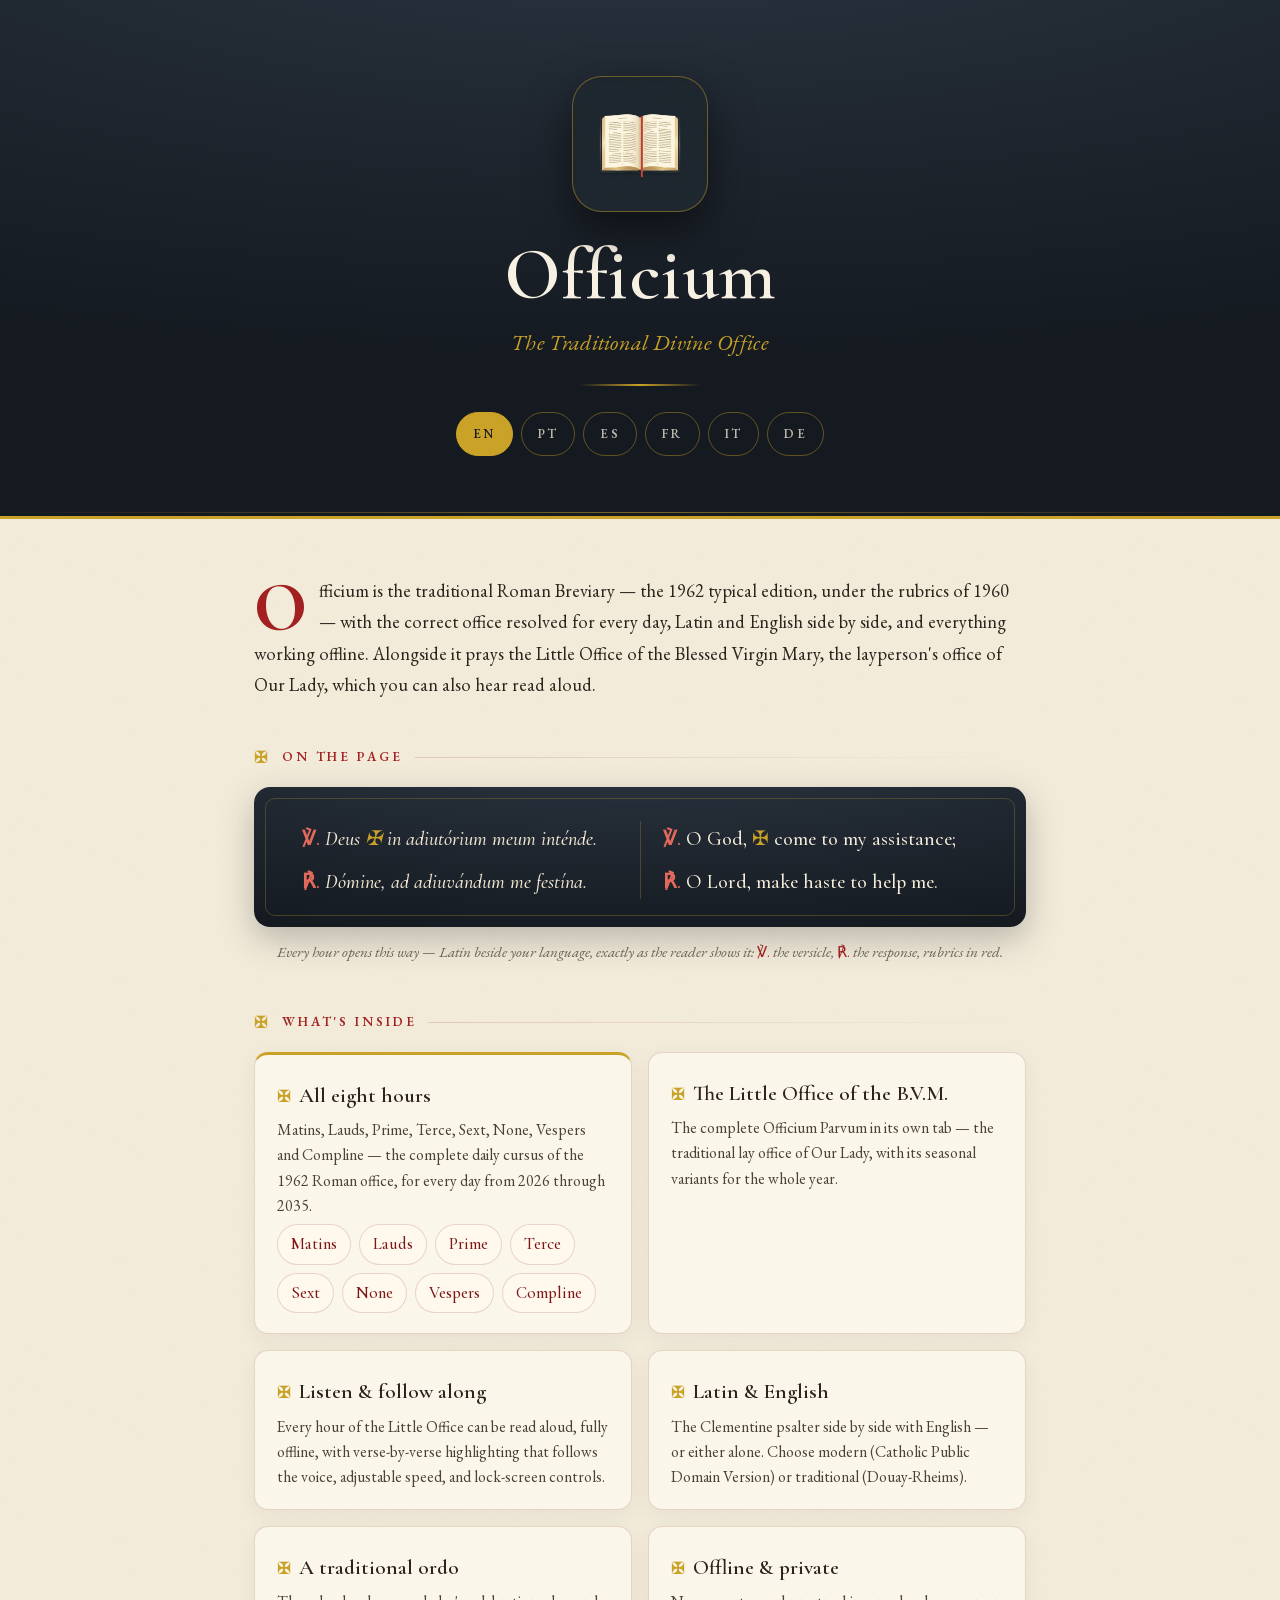
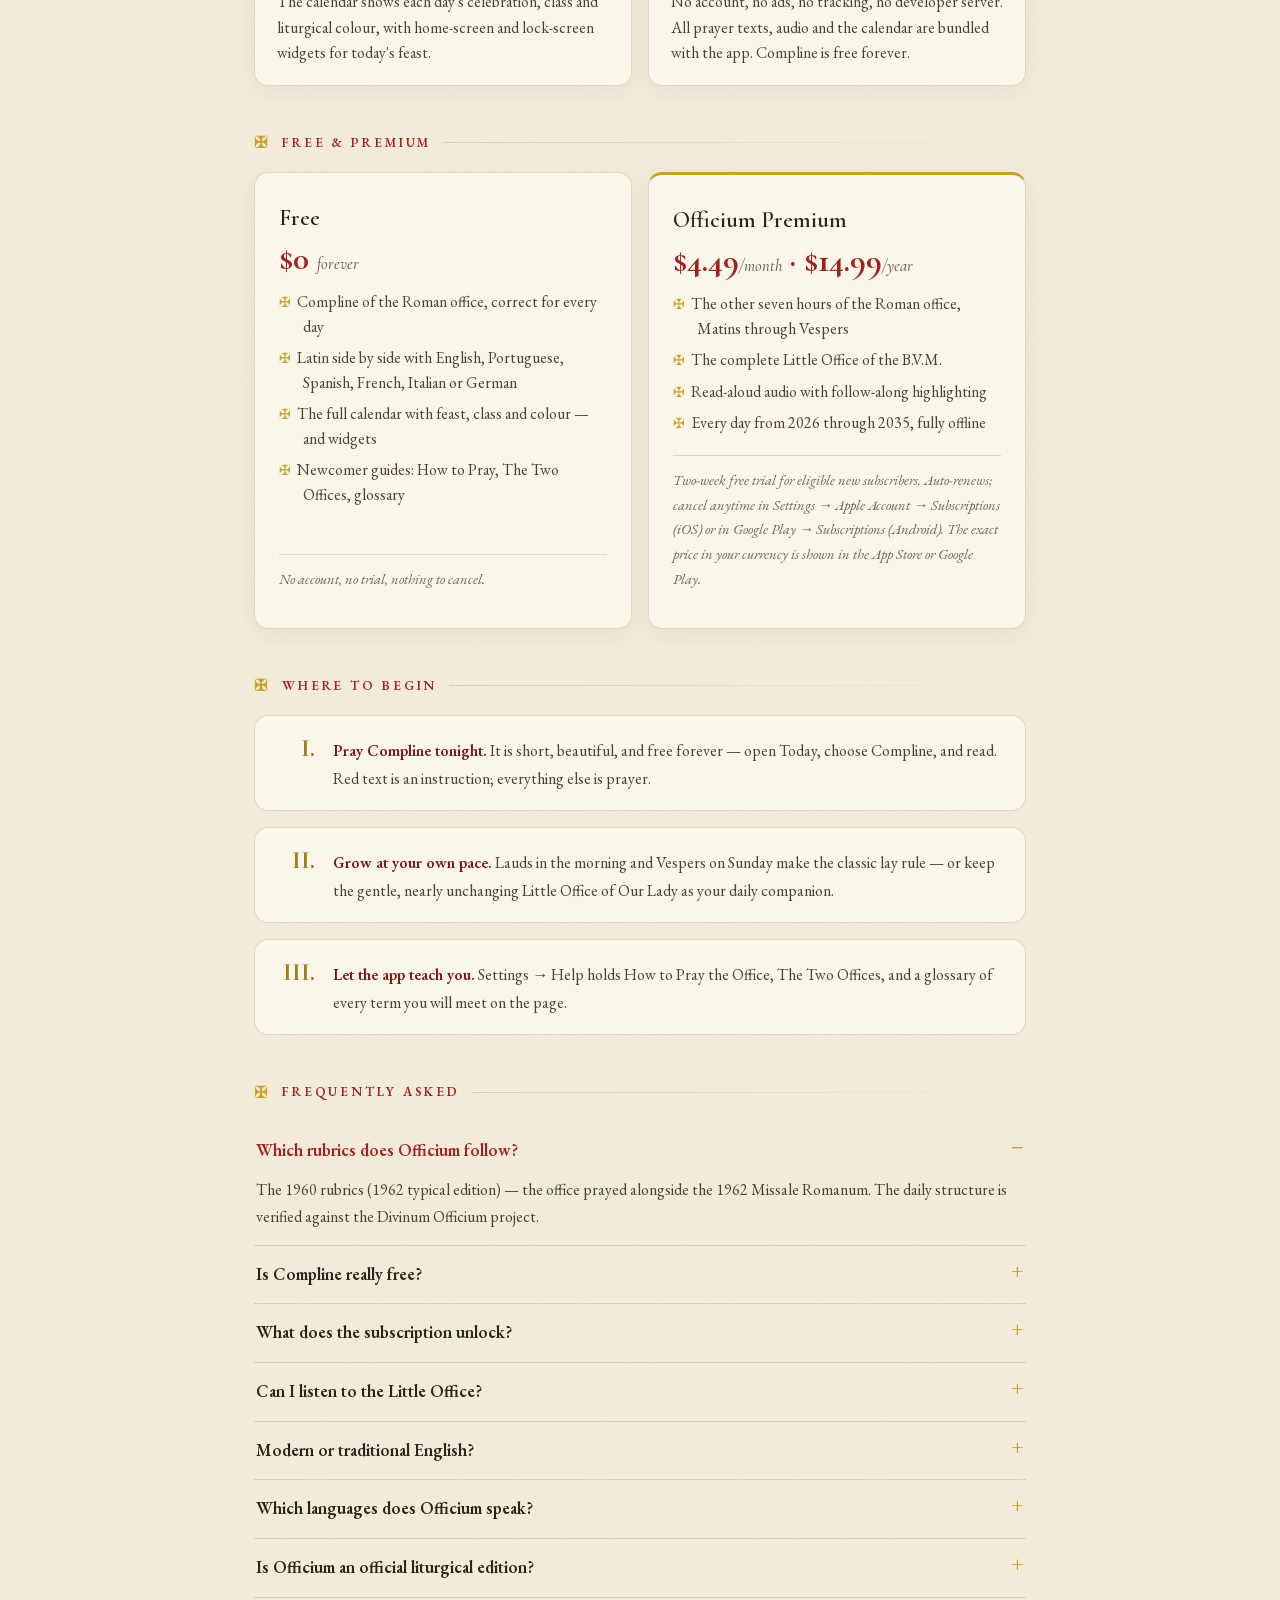
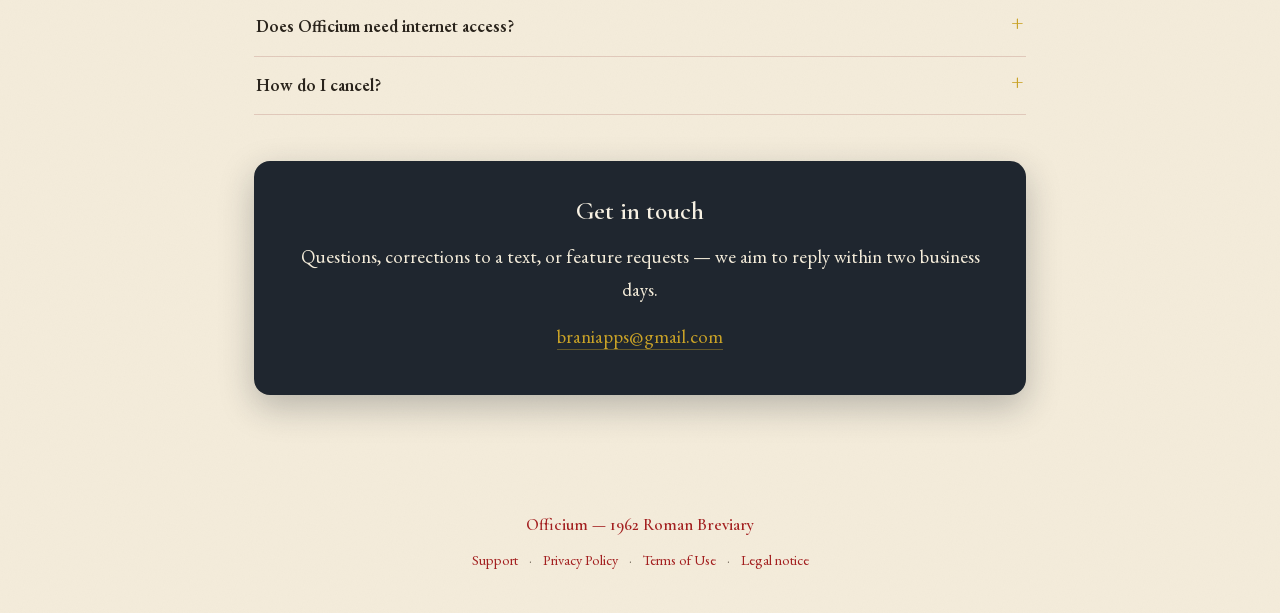
==== commit a65c4520: "pricing: Officium Premium is $4.49 a month, $14.99 a year from Nov 12, 2026 (six languages; Terms ef" ====
--- a/index.html
+++ b/index.html
@@ -140,7 +140,7 @@
         </div>
         <div class="plan gild">
           <h3>Officium Premium</h3>
-          <p class="price">$2.99<small>/month</small> · $9.99<small>/year</small></p>
+          <p class="price">$4.49<small>/month</small> · $14.99<small>/year</small></p>
           <ul>
             <li>The other seven hours of the Roman office, Matins through Vespers</li>
             <li>The complete Little Office of the B.V.M.</li>
@@ -196,14 +196,14 @@
       </details>
       <details>
         <summary>Modern or traditional English?</summary>
-        <div class="a">Both. Choose in Settings → Reading → Psalm translation: modern
+        <div class="a">Both. Choose in Settings → Psalm translation: modern
         English (default) or the traditional Douay-Rheims.</div>
       </details>
       <details>
         <summary>Which languages does Officium speak?</summary>
         <div class="a">English, Brazilian Portuguese, Spanish, French, Italian and German — interface,
         prayer translations and the Little Office audio alike. The Latin is always present.
-        Switch in Settings → Reading → Language.</div>
+        Switch in Settings → Language.</div>
       </details>
       <details>
         <summary>Is Officium an official liturgical edition?</summary>
@@ -329,7 +329,7 @@
         </div>
         <div class="plan gild">
           <h3>Officium Premium</h3>
-          <p class="price">US$ 2,99<small>/mês</small> · US$ 9,99<small>/ano</small></p>
+          <p class="price">US$ 4,49<small>/mês</small> · US$ 14,99<small>/ano</small></p>
           <ul>
             <li>As outras sete horas do ofício romano, das Matinas às Vésperas</li>
             <li>O Ofício Parvo da B.V.M. completo</li>
@@ -396,7 +396,7 @@
         <summary>Em quais idiomas o Officium fala?</summary>
         <div class="a">Inglês, português do Brasil, espanhol, francês, italiano e alemão — interface,
         traduções das orações e o áudio do Ofício Parvo. O latim está sempre presente. Troque em
-        Ajustes → Leitura → Idioma.</div>
+        Ajustes → Idioma.</div>
       </details>
       <details>
         <summary>O Officium é uma edição litúrgica oficial?</summary>
@@ -525,7 +525,7 @@
         </div>
         <div class="plan gild">
           <h3>Officium Premium</h3>
-          <p class="price">US$ 2.99<small>/mes</small> · US$ 9.99<small>/año</small></p>
+          <p class="price">US$ 4.49<small>/mes</small> · US$ 14.99<small>/año</small></p>
           <ul>
             <li>Las otras siete horas del oficio romano, de Maitines a Vísperas</li>
             <li>El Oficio Parvo de la B.V.M. completo</li>
@@ -597,7 +597,7 @@
         <summary>¿En qué idiomas habla Officium?</summary>
         <div class="a">Inglés, portugués de Brasil, español, francés, italiano y alemán — interfaz,
         traducciones de las oraciones y el audio del Oficio Parvo. El latín está siempre presente.
-        Cámbielo en Configuración → Lectura → Idioma.</div>
+        Cámbielo en Configuración → Idioma.</div>
       </details>
       <details>
         <summary>¿Es Officium una edición litúrgica oficial?</summary>
@@ -724,7 +724,7 @@
         </div>
         <div class="plan gild">
           <h3>Officium Premium</h3>
-          <p class="price">2,99&nbsp;$&nbsp;US<small>&nbsp;/ mois</small> · 9,99&nbsp;$&nbsp;US<small>&nbsp;/ an</small></p>
+          <p class="price">4,49&nbsp;$&nbsp;US<small>&nbsp;/ mois</small> · 14,99&nbsp;$&nbsp;US<small>&nbsp;/ an</small></p>
           <ul>
             <li>Les sept autres heures de l’office romain, des Matines aux Vêpres</li>
             <li>Le Petit Office de la Sainte Vierge complet</li>
@@ -794,7 +794,7 @@
         <summary>Quelles langues Officium parle-t-il ?</summary>
         <div class="a">Anglais, portugais du Brésil, espagnol, français, italien et allemand — interface,
         traductions des prières et audio du Petit Office. Le latin est toujours présent.
-        Changez de langue dans Réglages → Lecture → Langue.</div>
+        Changez de langue dans Réglages → Langue.</div>
       </details>
       <details>
         <summary>Officium est-il une édition liturgique officielle ?</summary>
@@ -864,7 +864,7 @@
         <div class="card gild">
           <h3><span class="mk">&#10016;</span>Tutte le otto ore</h3>
           <p>Mattutino, Lodi, Prima, Terza, Sesta, Nona, Vespri e Compieta — il cursus
-          quotidiano completo dell’ufficio romano del 1962, per ogni giorno dal 2026 al
+          quotidiano completo dell’Ufficio romano del 1962, per ogni giorno dal 2026 al
           2035.</p>
           <div class="hours">
             <span>Mattutino</span><span>Lodi</span><span>Prima</span><span>Terza</span>
@@ -887,7 +887,8 @@
           <h3><span class="mk">&#10016;</span>Latino e italiano</h3>
           <p>Il salterio clementino con l’italiano a fronte — oppure l’uno o l’altro da solo.
           Salmi, cantici e letture della Scrittura nella traduzione di mons. Antonio Martini,
-          <i>La Sacra Bibbia secondo la Volgata</i> (1769–1781), di pubblico dominio; gli
+          <i>La Sacra Bibbia secondo la Volgata</i> (1769–1781), di pubblico dominio; le
+          preghiere comuni seguono le formule tradizionali del Catechismo di san Pio X; gli
           altri testi, e qualsiasi versetto che l’edizione non fornisce, sono tradotti dal
           latino da Officium stesso.</p>
         </div>
@@ -913,7 +914,7 @@
           <h3>Gratuito</h3>
           <p class="price">US$&nbsp;0 <small>per sempre</small></p>
           <ul>
-            <li>Compieta dell’ufficio romano, corretta per ogni giorno</li>
+            <li>Compieta dell’Ufficio romano, corretta per ogni giorno</li>
             <li>Il latino accanto all’italiano, all’inglese, al portoghese, allo spagnolo, al francese o al tedesco</li>
             <li>Il calendario completo con festa, classe e colore — e i widget</li>
             <li>Guide per chi comincia: Come pregare, I due uffici, glossario</li>
@@ -922,9 +923,9 @@
         </div>
         <div class="plan gild">
           <h3>Officium Premium</h3>
-          <p class="price">US$&nbsp;2,99<small>/mese</small> · US$&nbsp;9,99<small>/anno</small></p>
+          <p class="price">US$&nbsp;4,49<small>/mese</small> · US$&nbsp;14,99<small>/anno</small></p>
           <ul>
-            <li>Le altre sette ore dell’ufficio romano, dal Mattutino ai Vespri</li>
+            <li>Le altre sette ore dell’Ufficio romano, dal Mattutino ai Vespri</li>
             <li>L’Ufficio Parvo della B.V.M. completo</li>
             <li>L’audio di lettura ad alta voce, con evidenziazione che segue la voce</li>
             <li>Ogni giorno dal 2026 al 2035, completamente offline</li>
@@ -962,12 +963,12 @@
       </details>
       <details>
         <summary>Compieta è davvero gratuita?</summary>
-        <div class="a">Sì — Compieta dell’ufficio romano è gratuita per sempre, senza
+        <div class="a">Sì — Compieta dell’Ufficio romano è gratuita per sempre, senza
         bisogno di un account.</div>
       </details>
       <details>
         <summary>Che cosa sblocca l’abbonamento?</summary>
-        <div class="a">Le altre sette ore dell’ufficio romano — Mattutino, Lodi, Prima,
+        <div class="a">Le altre sette ore dell’Ufficio romano — Mattutino, Lodi, Prima,
         Terza, Sesta, Nona e Vespri — e l’Ufficio Parvo della Beata Vergine Maria completo,
         ogni giorno dal 2026 al 2035, completamente offline.</div>
       </details>
@@ -990,7 +991,7 @@
         <summary>Quali lingue parla Officium?</summary>
         <div class="a">Inglese, portoghese del Brasile, spagnolo, francese, italiano e tedesco —
         interfaccia, traduzioni delle preghiere e audio dell’Ufficio Parvo. Il latino è
-        sempre presente. La lingua si cambia in Impostazioni → Lettura → Lingua.</div>
+        sempre presente. La lingua si cambia in Impostazioni → Lingua.</div>
       </details>
       <details>
         <summary>Officium è un’edizione liturgica ufficiale?</summary>
@@ -1119,14 +1120,14 @@
         </div>
         <div class="plan gild">
           <h3>Officium Premium</h3>
-          <p class="price">2,99&nbsp;US-$<small>/Monat</small> · 9,99&nbsp;US-$<small>/Jahr</small></p>
+          <p class="price">4,49&nbsp;US-$<small>/Monat</small> · 14,99&nbsp;US-$<small>/Jahr</small></p>
           <ul>
             <li>Die übrigen sieben Horen des römischen Offiziums, von der Matutin bis zur Vesper</li>
             <li>Das vollständige Kleine Offizium Unserer Lieben Frau</li>
             <li>Vorlesen mit Hervorhebung, die der Stimme folgt</li>
             <li>Jeder Tag von 2026 bis 2035, vollständig offline</li>
           </ul>
-          <p class="trial">Zwei Wochen kostenlos testen für berechtigte neue Abonnenten.
+          <p class="trial">Berechtigte neue Abonnenten können zwei Wochen kostenlos testen.
           Verlängert sich automatisch; jederzeit kündbar unter Einstellungen → Apple Account
           → Abonnements (iOS) oder in Google Play → Abos (Android). Den genauen Preis in
           Ihrer Währung zeigen der App Store und Google Play an.</p>
@@ -1190,7 +1191,7 @@
         <div class="a">Englisch, brasilianisches Portugiesisch, Spanisch, Französisch,
         Italienisch und Deutsch – Oberfläche, Gebetsübersetzungen und das Audio des Kleinen
         Offiziums gleichermaßen. Das Latein ist immer dabei. Die Sprache wechseln Sie unter
-        Einstellungen → Lesen → Sprache.</div>
+        Einstellungen → Sprache.</div>
       </details>
       <details>
         <summary>Ist Officium eine offizielle liturgische Ausgabe?</summary>
@@ -1203,7 +1204,7 @@
         <summary>Braucht Officium eine Internetverbindung?</summary>
         <div class="a">Nein. Gebetstexte, Audio und der Kalender 2026–2035 sind in der App
         enthalten und funktionieren ohne Server des Entwicklers. Kauf oder Wiederherstellung
-        eines Abos laufen über Apples StoreKit-Dienst (iOS) oder Google Play Billing
+        eines Abos läuft über Apples StoreKit-Dienst (iOS) oder Google Play Billing
         (Android); Links zu Support, Rechtstexten und Bewertung öffnen Dienste von Apple
         oder Google oder Ihren Browser.</div>
       </details>
